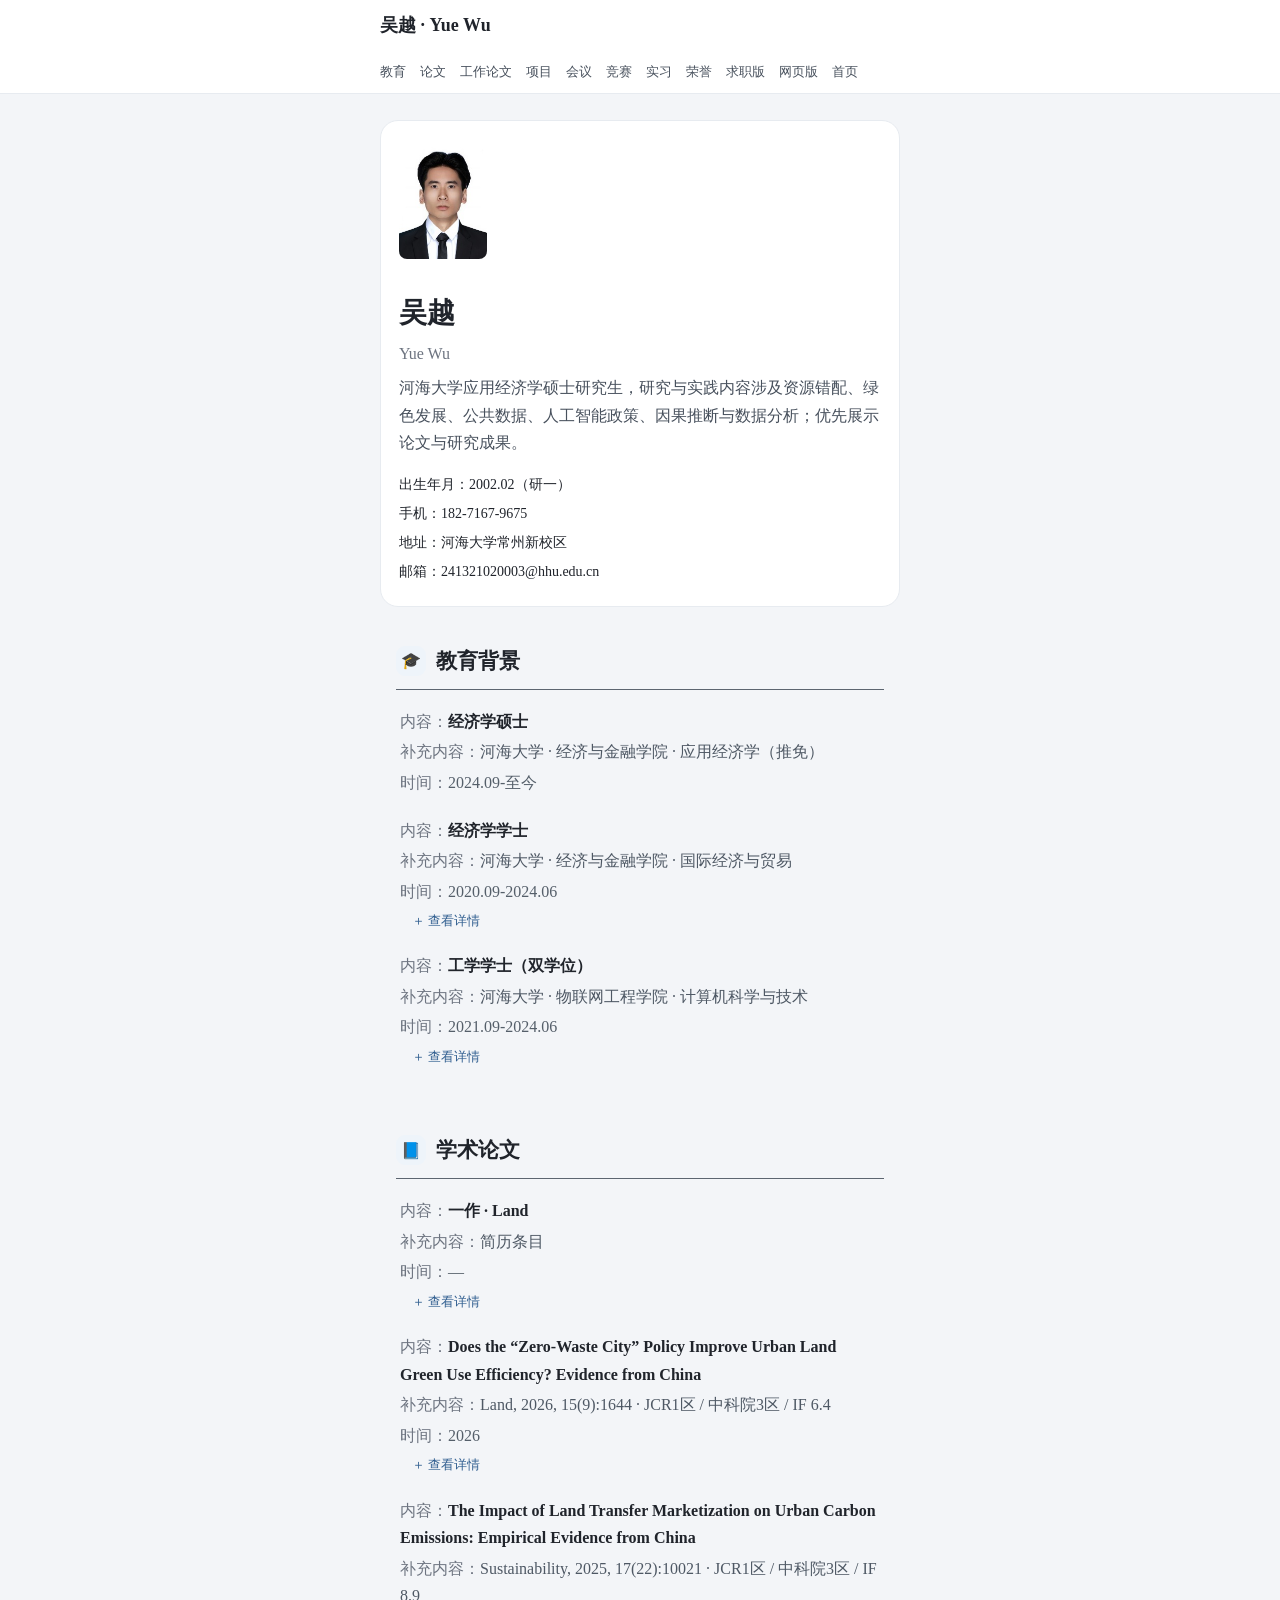
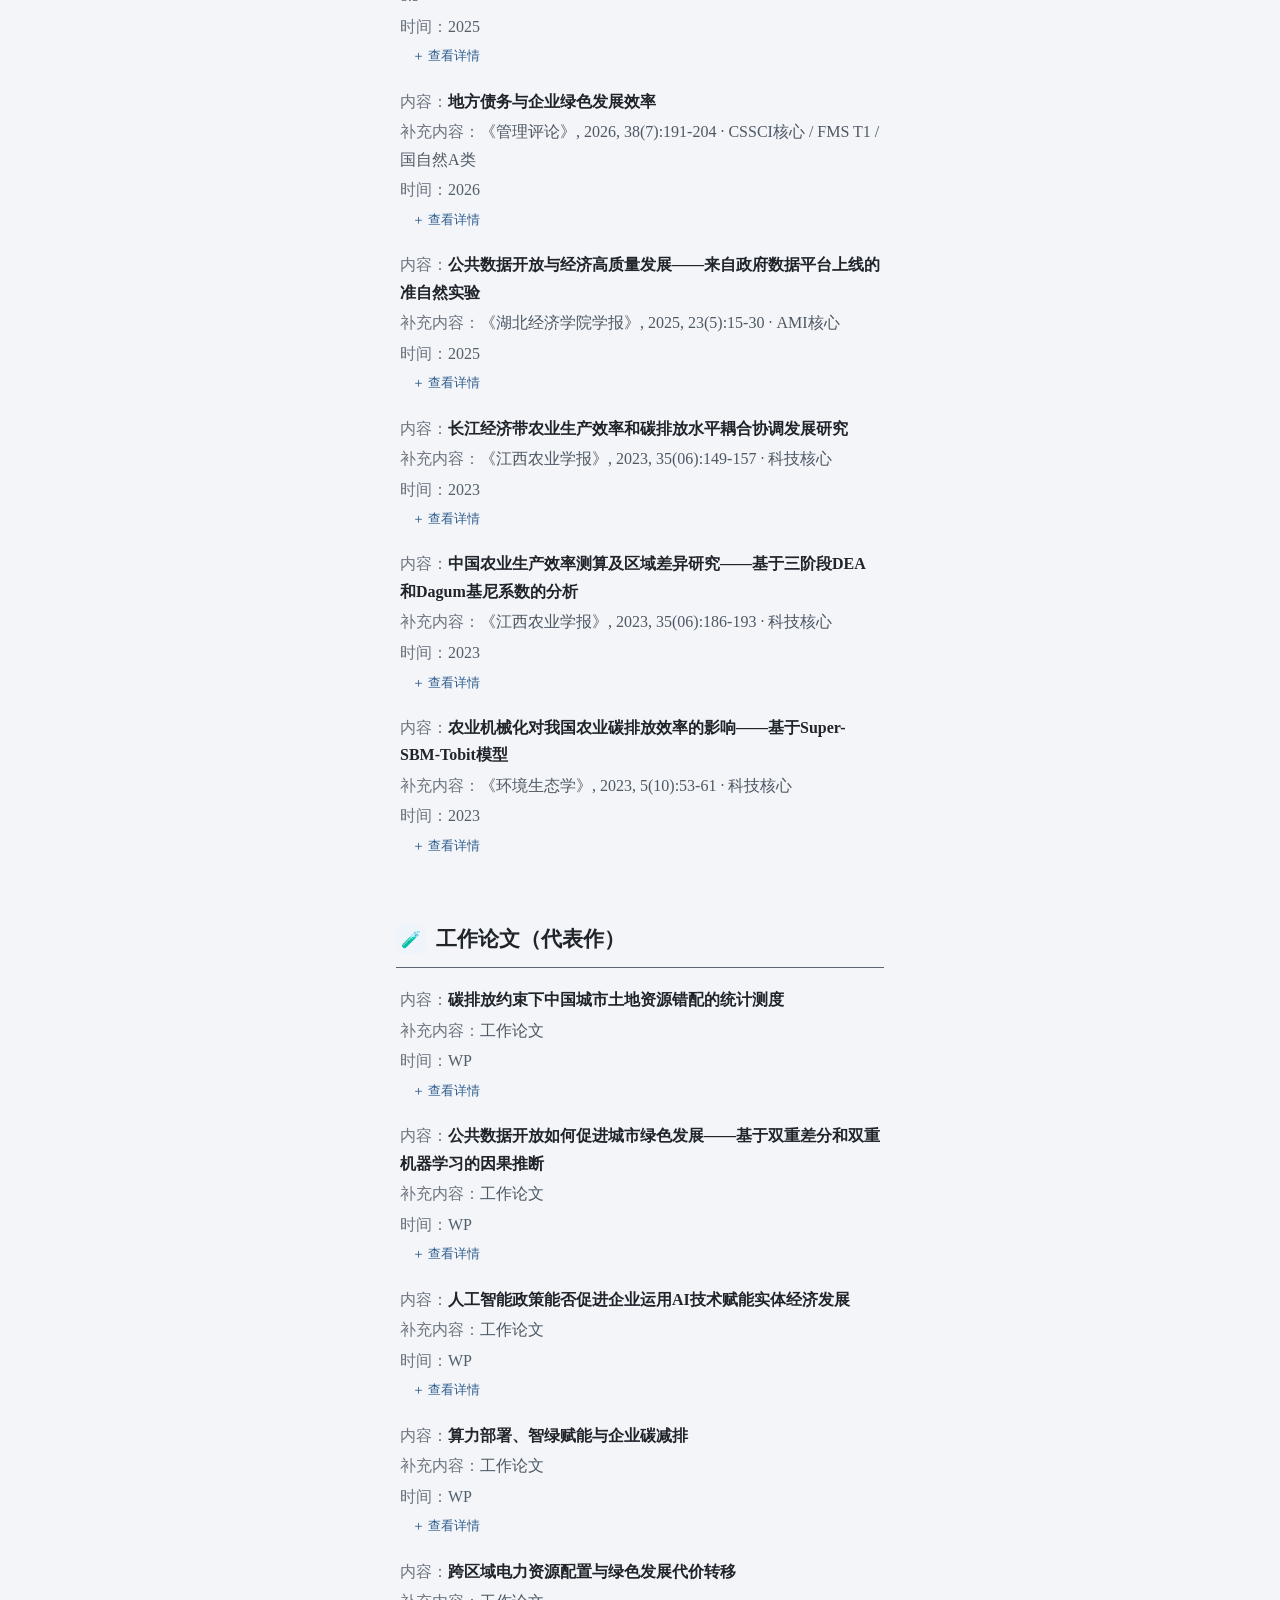
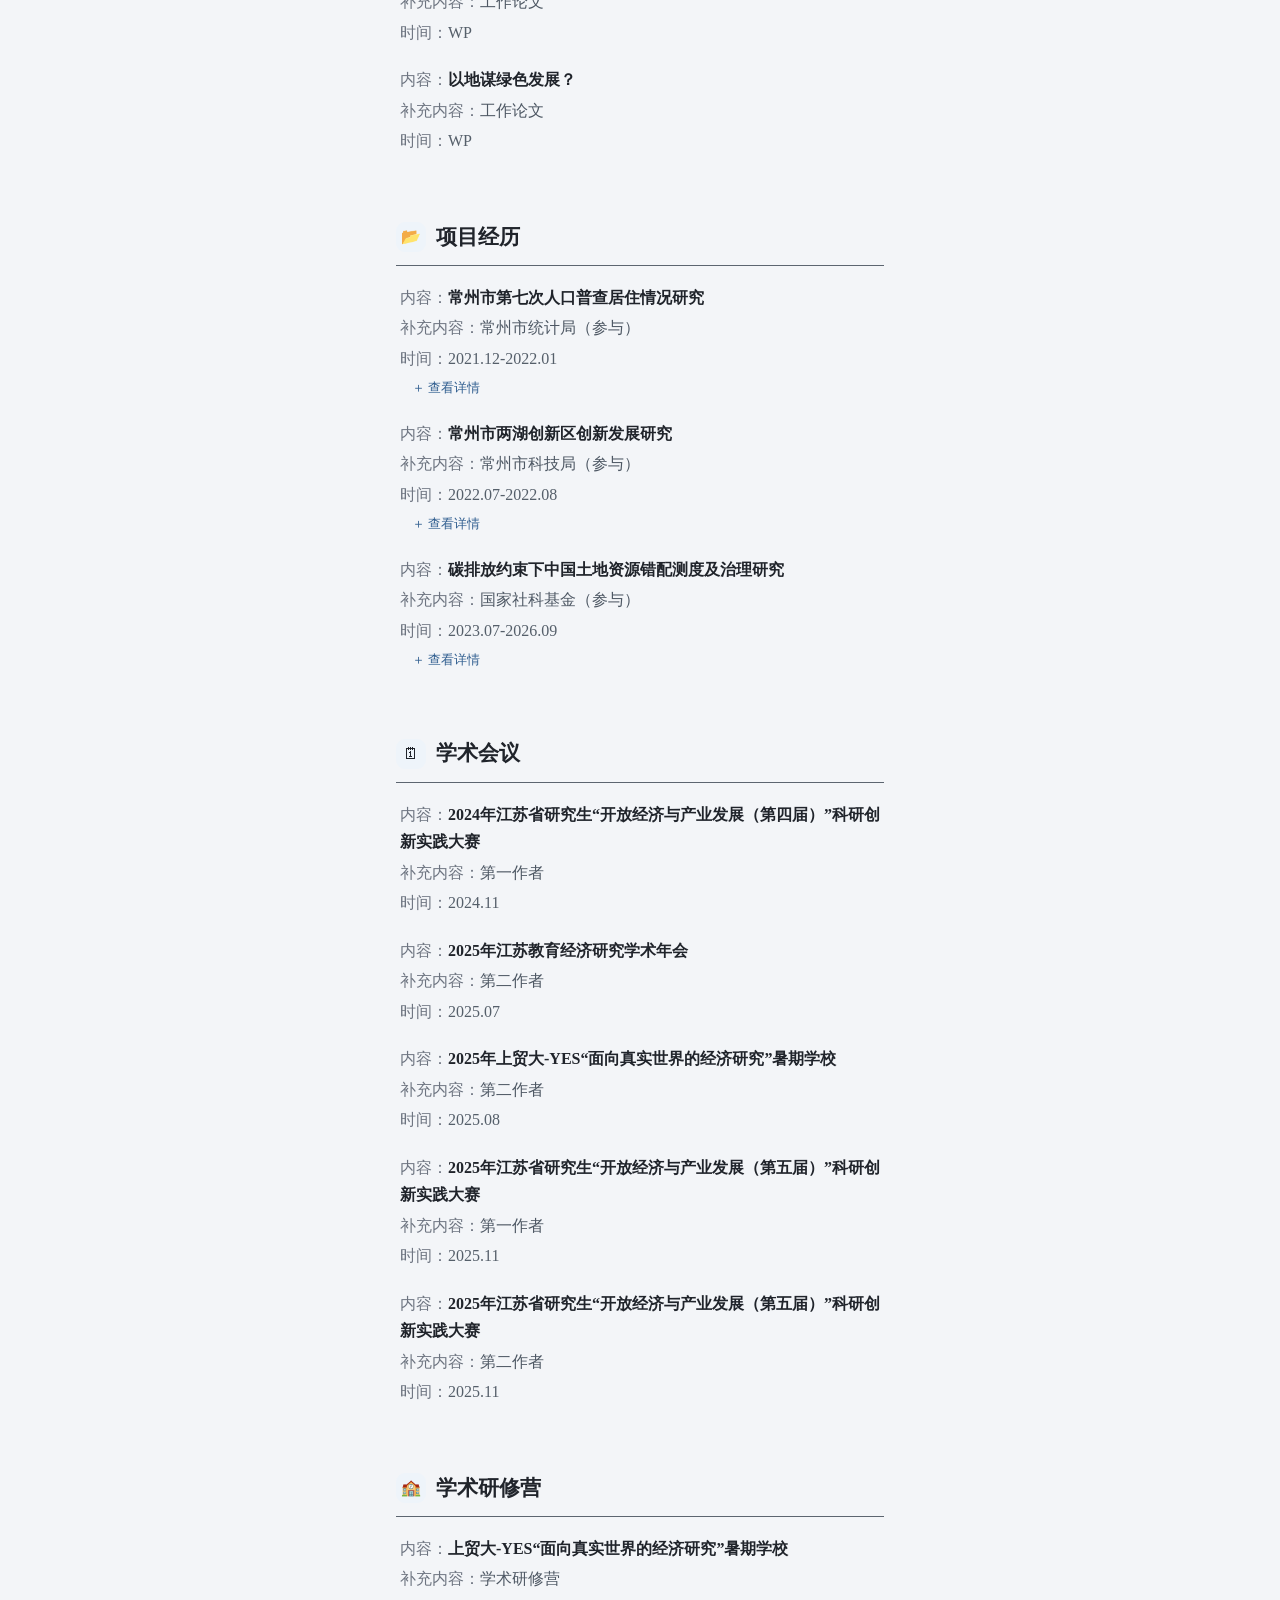
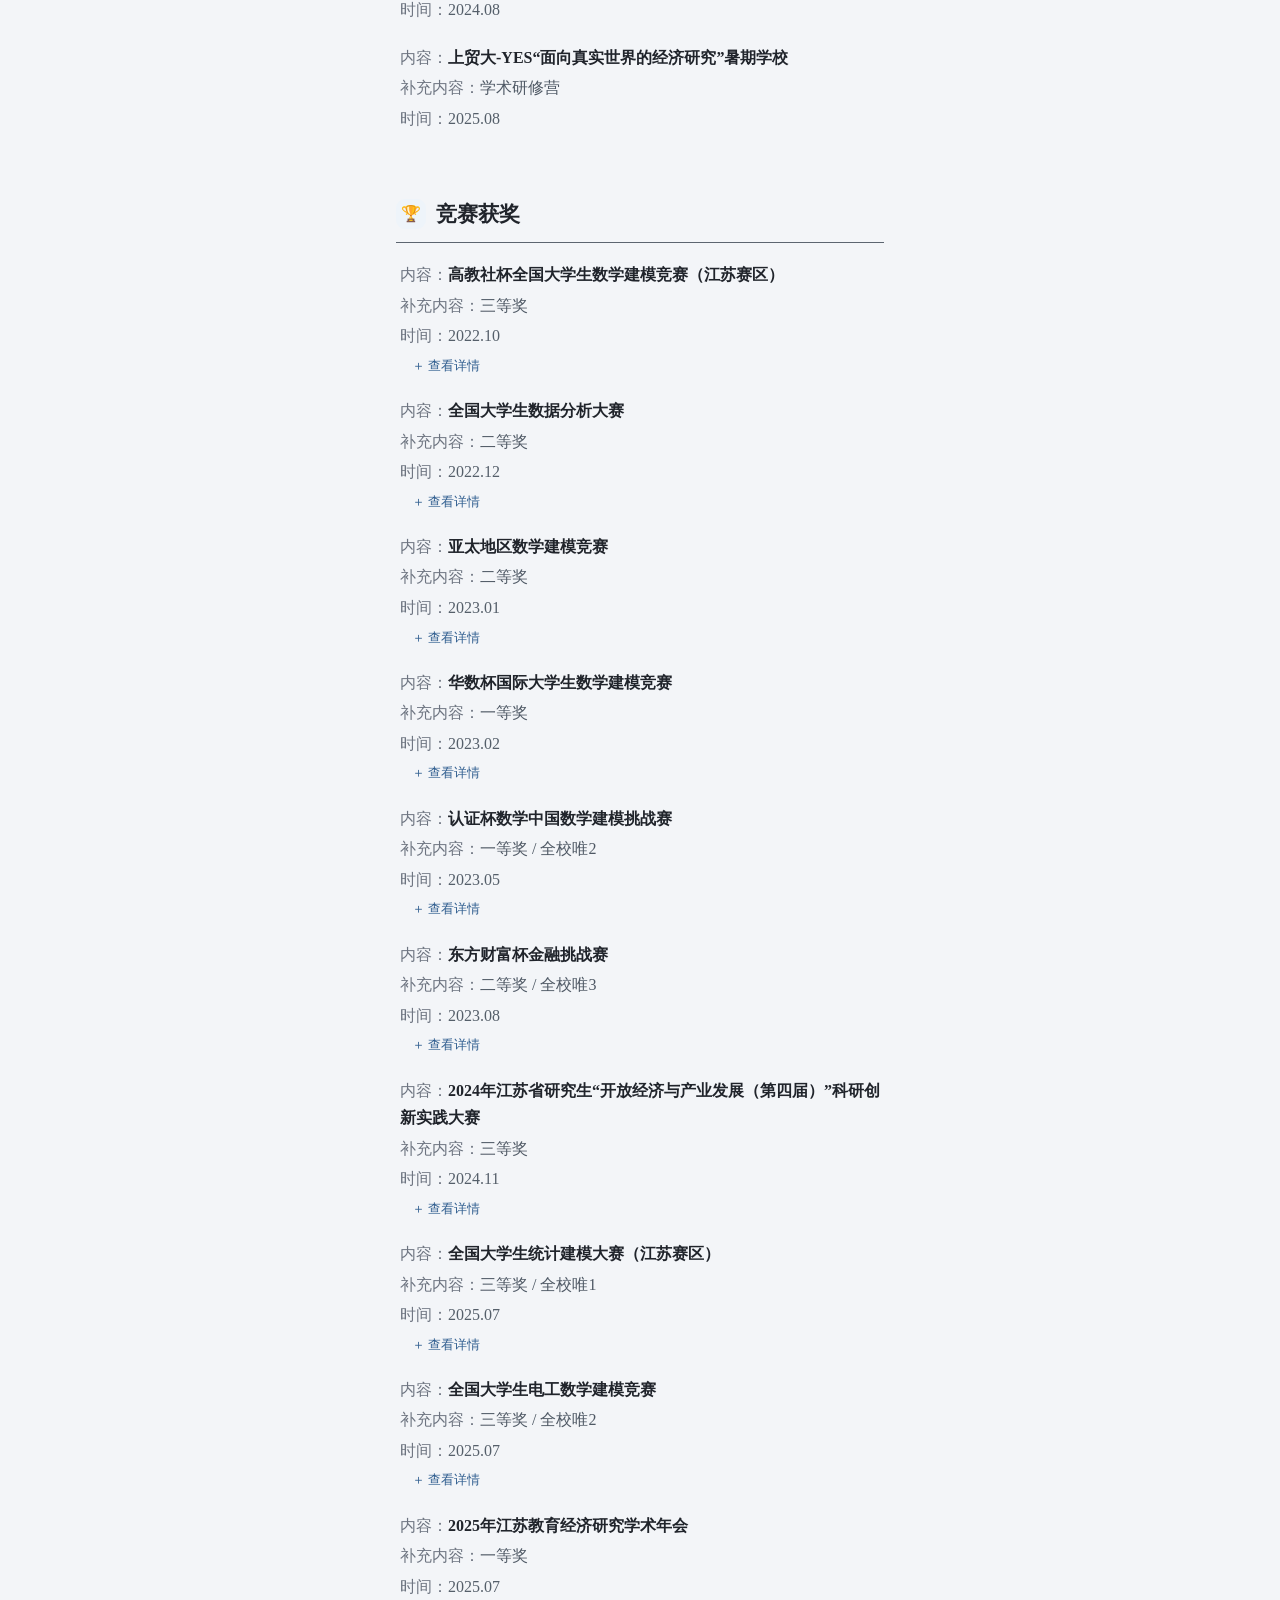
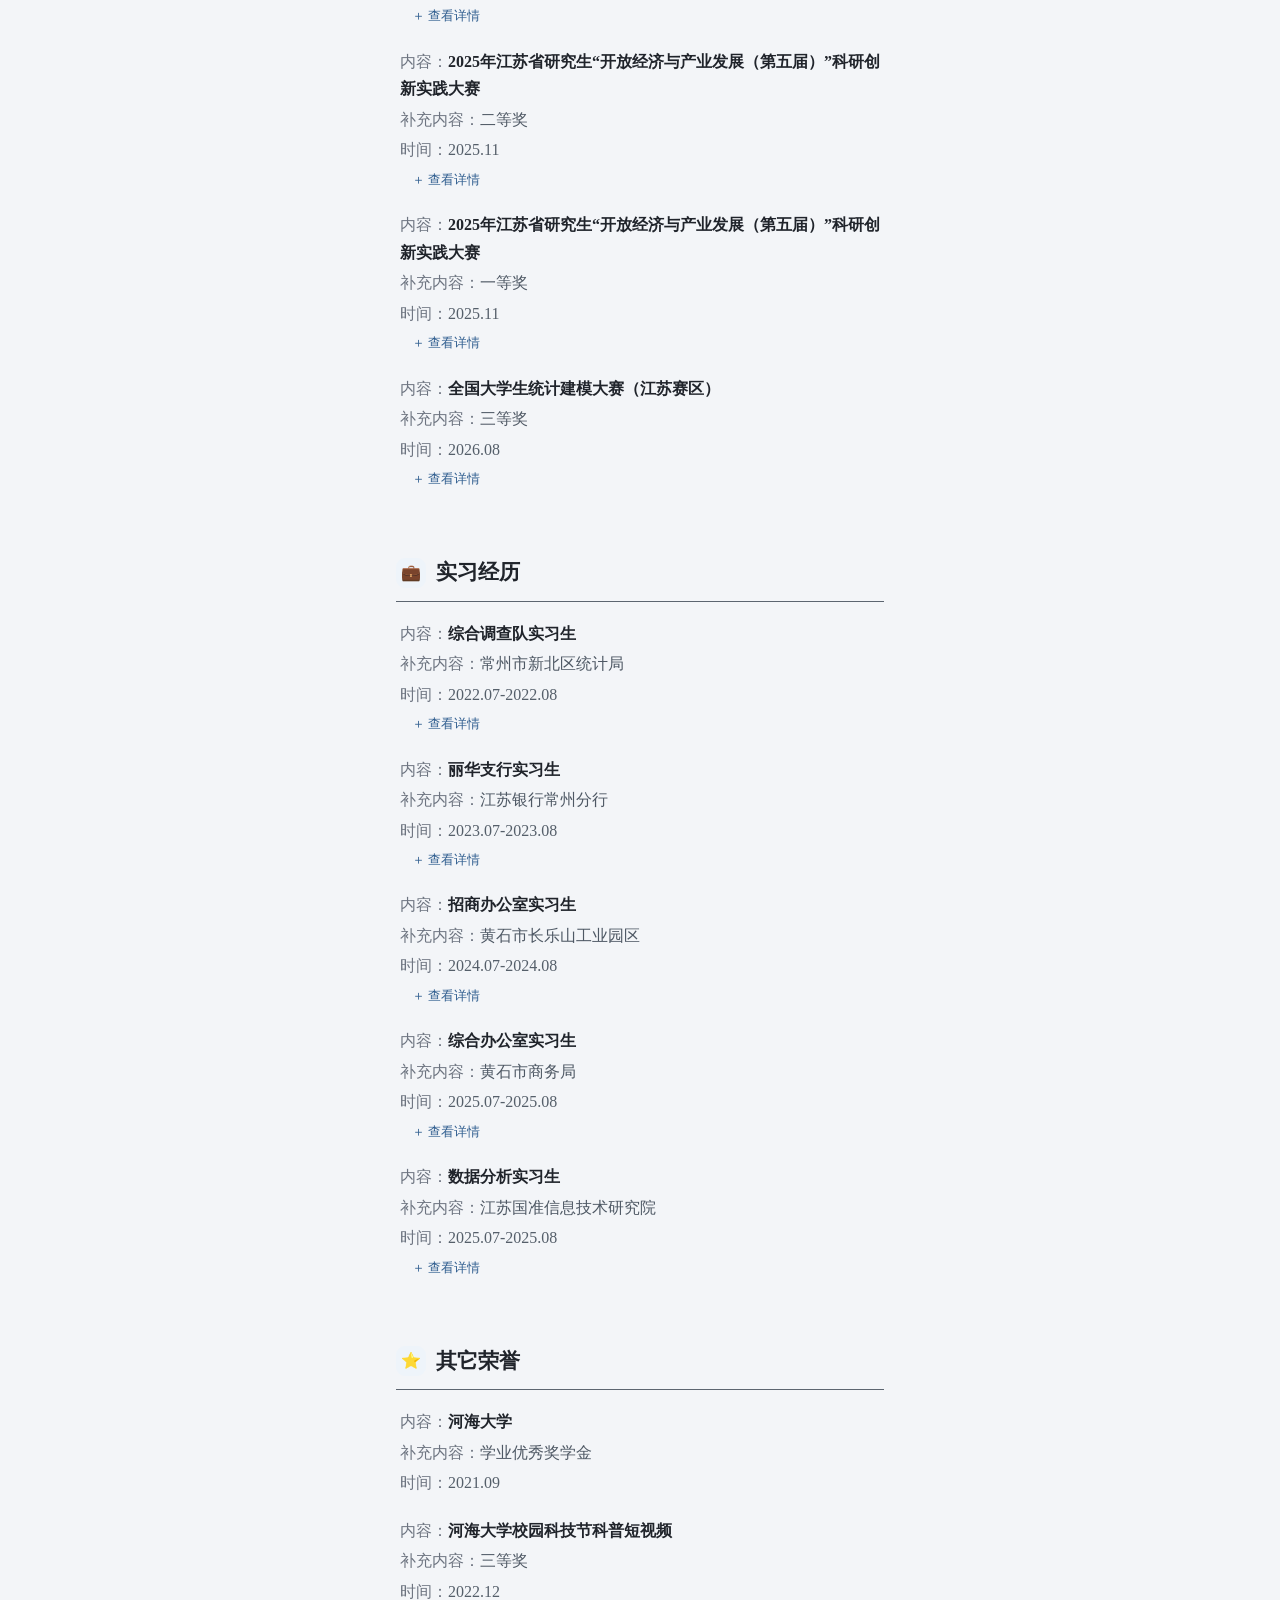
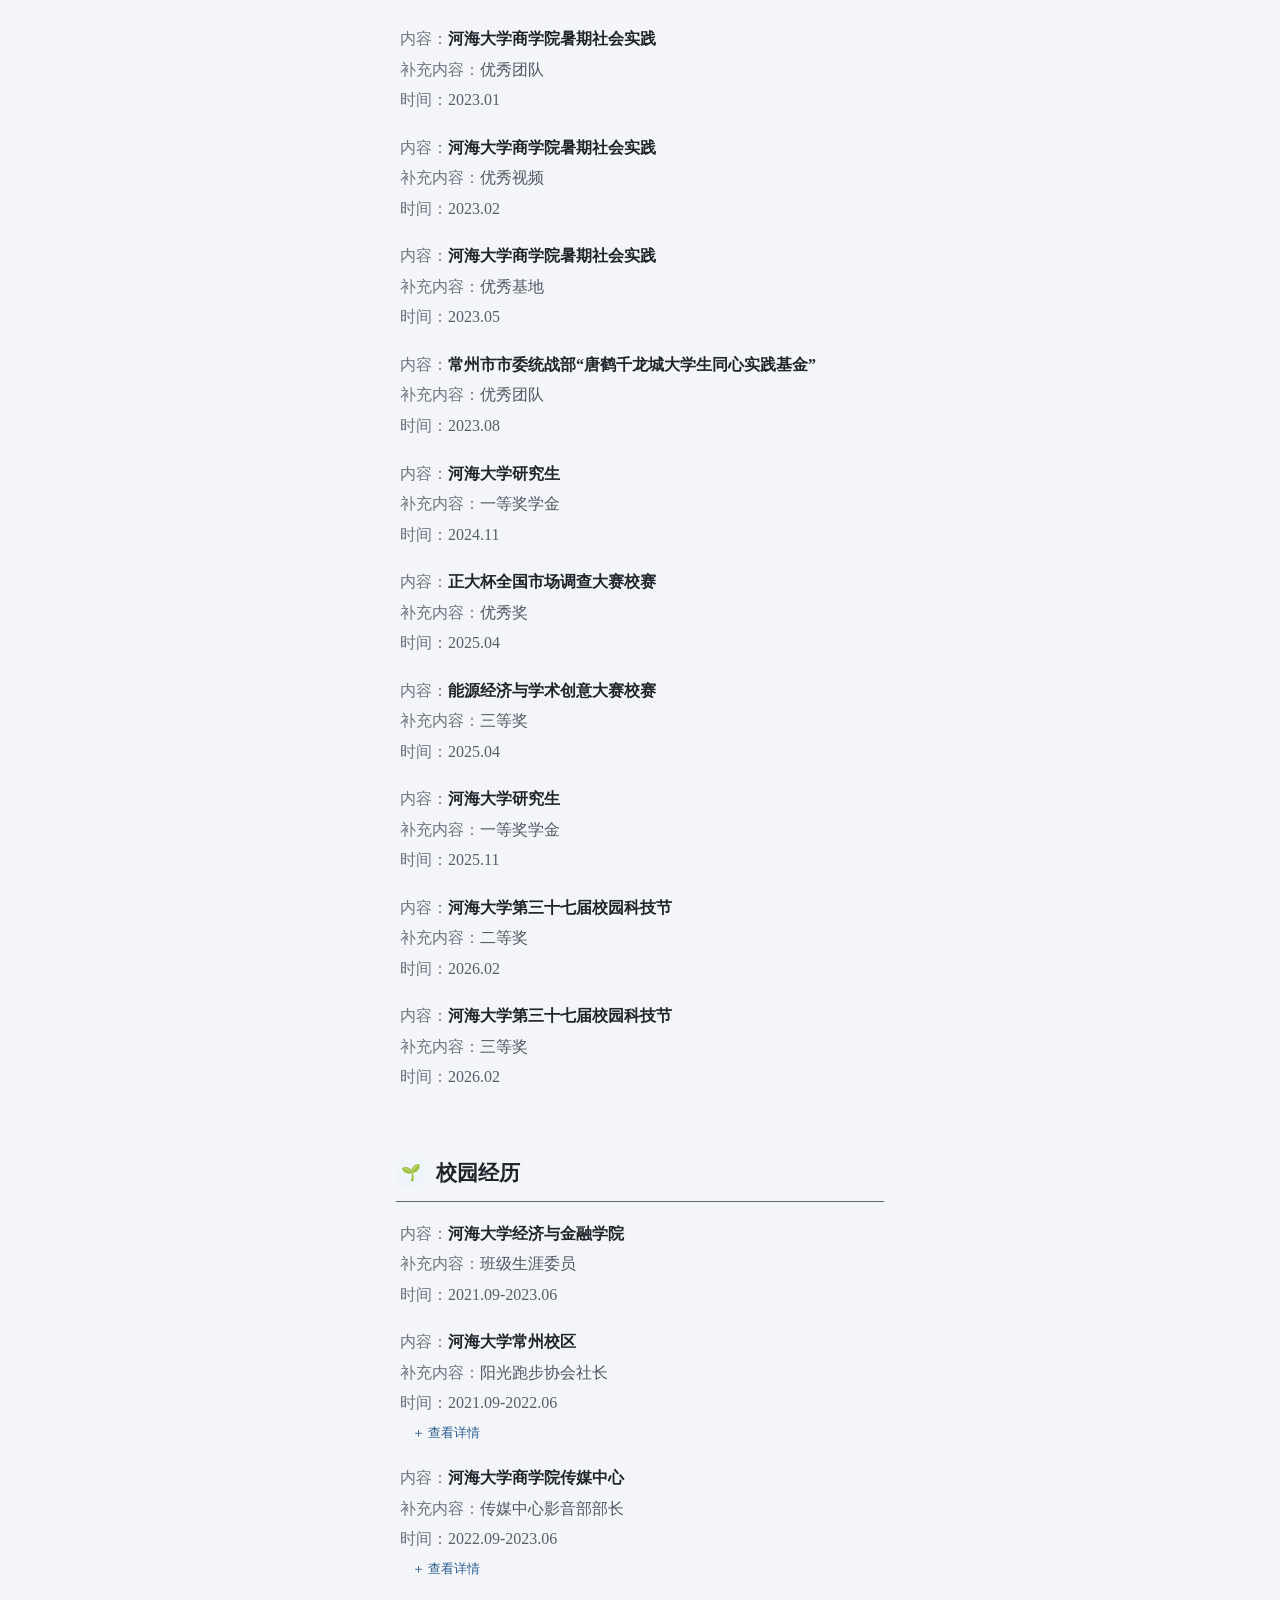
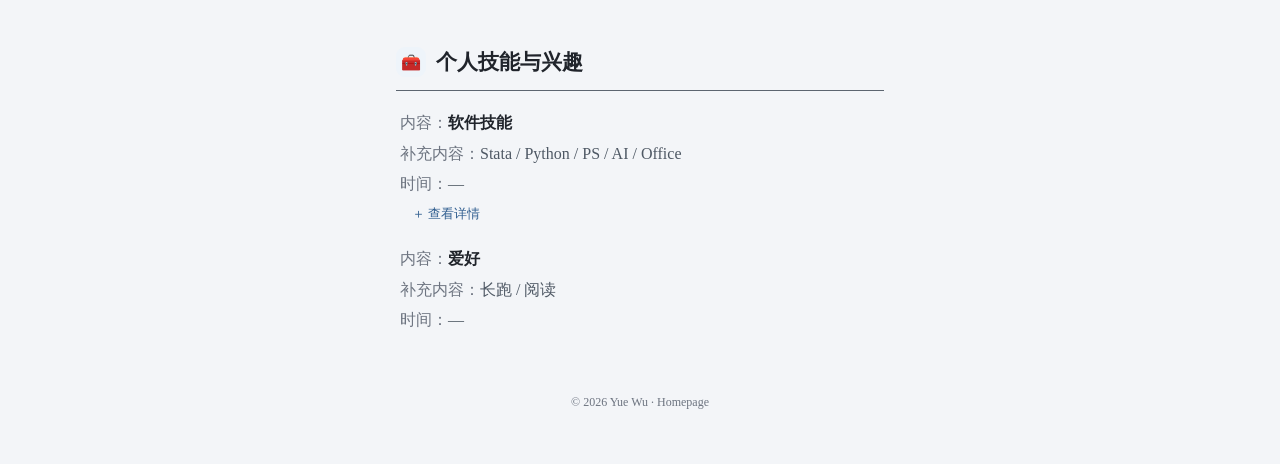
==== academic-mobile.html @ 7516ee05 "Add files via upload" ====
<!doctype html>
<html lang="zh-CN">
<head>
<meta charset="utf-8">
<meta name="viewport" content="width=device-width,initial-scale=1">
<title>吴越 | 学术版 · 手机版</title>
<link rel="stylesheet" href="style.css">
</head>
<body class="mode-mobile">

<header class="topbar">
  <div class="topbar-inner">
    <div class="brand">吴越 · Yue Wu</div>
    <nav class="toolbar-links">
      <a href="#education">教育</a><a href="#publications">论文</a><a href="#working">工作论文</a><a href="#projects">项目</a><a href="#conferences">会议</a><a href="#competitions">竞赛</a><a href="#internships">实习</a><a href="#honors">荣誉</a>
      <a href="./job-mobile.html">求职版</a>
      <a href="./academic-web.html">网页版</a>
      <a href="./index.html">首页</a>
    </nav>
  </div>
</header>


<div class="page-shell">
  <section class="hero">
    <div>
      <h1>吴越 <span>Yue Wu</span></h1>
      <p class="lead">河海大学应用经济学硕士研究生，研究与实践内容涉及资源错配、绿色发展、公共数据、人工智能政策、因果推断与数据分析；优先展示论文与研究成果。</p>
      <div class="meta-grid">
        <div>出生年月：2002.02（研一）</div>
        <div>手机：182-7167-9675</div>
        <div>地址：河海大学常州新校区</div>
        <div>邮箱：241321020003@hhu.edu.cn</div>
      </div>
    </div>
    <img class="hero-avatar" src="avatar.jpg" alt="吴越">
  </section>

  
<section class="section" id="education">
  <div class="section-head">
    <div class="icon">🎓</div>
    <h2>教育背景</h2>
  </div>
  <div class="list-wrap">
    <div class="list-head">
      <div>内容</div><div>补充内容</div><div>时间</div>
    </div>
    
    <article class="item">
      <div class="item-grid">
        <div class="col content">经济学硕士</div>
        <div class="col sub">河海大学 · 经济与金融学院 · 应用经济学（推免）</div>
        <div class="col time">2024.09-至今</div>
      </div>
    </article>
    <article class="item">
      <div class="item-grid">
        <div class="col content">经济学学士</div>
        <div class="col sub">河海大学 · 经济与金融学院 · 国际经济与贸易</div>
        <div class="col time">2020.09-2024.06</div>
      </div>
      <details class="detail-box">
        <summary>查看详情</summary>
        <div class="detail-content">
          <p>论文题目：《中国城市资源错配、产出缺口测算及影响研究》；获河海大学优秀本科毕业论文。</p>
        </div>
      </details>
    </article>
    <article class="item">
      <div class="item-grid">
        <div class="col content">工学学士（双学位）</div>
        <div class="col sub">河海大学 · 物联网工程学院 · 计算机科学与技术</div>
        <div class="col time">2021.09-2024.06</div>
      </div>
      <details class="detail-box">
        <summary>查看详情</summary>
        <div class="detail-content">
          <p>论文题目：《基于网络爬虫的国有土地使用权出让监测及可视化平台》。</p>
        </div>
      </details>
    </article>
  </div>
</section>


<section class="section" id="publications">
  <div class="section-head">
    <div class="icon">📘</div>
    <h2>学术论文</h2>
  </div>
  <div class="list-wrap">
    <div class="list-head">
      <div>内容</div><div>补充内容</div><div>时间</div>
    </div>
    
    <article class="item">
      <div class="item-grid">
        <div class="col content">一作 · Land</div>
        <div class="col sub">简历条目</div>
        <div class="col time">—</div>
      </div>
      <details class="detail-box">
        <summary>查看详情</summary>
        <div class="detail-content">
          <p>简历中该条目的完整题名及出版信息暂未补充。</p>
        </div>
      </details>
    </article>
    <article class="item">
      <div class="item-grid">
        <div class="col content">Does the “Zero-Waste City” Policy Improve Urban Land Green Use Efficiency? Evidence from China</div>
        <div class="col sub">Land, 2026, 15(9):1644 · JCR1区 / 中科院3区 / IF 6.4</div>
        <div class="col time">2026</div>
      </div>
      <details class="detail-box">
        <summary>查看详情</summary>
        <div class="detail-content">
          <p><a class="paper-link" href="http://doi.org/10.3390/land15091644" target="_blank" rel="noreferrer">访问链接 ↗</a></p><p>主要负责：搜集相关数据，并使用MATLAB测算城市土地绿色利用效率；基于工商注册与注销数据测算城市微观产业结构变迁；基于专利数据库筛选细分绿色专利，测算城市专项绿色技术创新水平；基于《中国城市建设年鉴》统计地级市层面的垃圾处理结构与能力变迁。</p>
        </div>
      </details>
    </article>
    <article class="item">
      <div class="item-grid">
        <div class="col content">The Impact of Land Transfer Marketization on Urban Carbon Emissions: Empirical Evidence from China</div>
        <div class="col sub">Sustainability, 2025, 17(22):10021 · JCR1区 / 中科院3区 / IF 8.9</div>
        <div class="col time">2025</div>
      </div>
      <details class="detail-box">
        <summary>查看详情</summary>
        <div class="detail-content">
          <p><a class="paper-link" href="http://doi.org/10.3390/su172210021" target="_blank" rel="noreferrer">访问链接 ↗</a></p><p>主要负责：碳排放数据的搜集、整理与测算，以及理论模型构建；返修阶段稳健性检验等内容。</p>
        </div>
      </details>
    </article>
    <article class="item">
      <div class="item-grid">
        <div class="col content">地方债务与企业绿色发展效率</div>
        <div class="col sub">《管理评论》, 2026, 38(7):191-204 · CSSCI核心 / FMS T1 / 国自然A类</div>
        <div class="col time">2026</div>
      </div>
      <details class="detail-box">
        <summary>查看详情</summary>
        <div class="detail-content">
          <p><a class="paper-link" href="https://kns.cnki.net/kcms2/article/abstract?v=wFrtWXqGzUgCrrhKY7djSkrgXXMNjpnkxqd3JbFy52V2JbP6BSE6jHz4yjLxvLdzorFNC7rLqnsKEdJIQS2lTI9TqN_cg8NPYljGqQyGQ7a8Y35FN9rMl3QgtcJ8Bwa3VjT_JXDen5hFK0JMbNsugA==&uniplatform=NZKPT&language=CHS" target="_blank" rel="noreferrer">访问链接 ↗</a></p><p>主要负责：初稿撰写阶段整理地方债基础数据，主要基于城投债流量数据计算城投债存量、净增长额等指标；返修时完善稳健性检验等内容。</p>
        </div>
      </details>
    </article>
    <article class="item">
      <div class="item-grid">
        <div class="col content">公共数据开放与经济高质量发展——来自政府数据平台上线的准自然实验</div>
        <div class="col sub">《湖北经济学院学报》, 2025, 23(5):15-30 · AMI核心</div>
        <div class="col time">2025</div>
      </div>
      <details class="detail-box">
        <summary>查看详情</summary>
        <div class="detail-content">
          <p><a class="paper-link" href="https://kns.cnki.net/kcms2/article/abstract?v=wFrtWXqGzUh3YRc4_tW-_g8ZrLG1Njzu4MZLETPjVqC7BQczvNjhwWlQ93hY3sKCymOVVN3ceoO3ppwKxAbWI3BKKvtBJhrLmIhf8rF_uGA2cbtxEZlSLn38nXegKQlfQ2y3zE-cffSU2yH4Ewxofg==&uniplatform=NZKPT&language=CHS" target="_blank" rel="noreferrer">访问链接 ↗</a></p><p>主要负责：基于《中国城市统计年鉴》和《中国城市建设统计年鉴》整理基础数据，再从各省历年《统计年鉴》及地级市统计公报补充GDP实际增长率、固定资产投资增长率、房地产开发投资额；使用熵权TOPSIS模型测算各地级市经济高质量发展水平。</p>
        </div>
      </details>
    </article>
    <article class="item">
      <div class="item-grid">
        <div class="col content">长江经济带农业生产效率和碳排放水平耦合协调发展研究</div>
        <div class="col sub">《江西农业学报》, 2023, 35(06):149-157 · 科技核心</div>
        <div class="col time">2023</div>
      </div>
      <details class="detail-box">
        <summary>查看详情</summary>
        <div class="detail-content">
          <p><a class="paper-link" href="https://kns.cnki.net/kcms2/article/abstract?v=wFrtWXqGzUhAKpzcxCaC1ZpatRgp8BAWx8iNTr1le9uzOS1mOJGx5GcTXpR5wAyu2AAZat9fA48V1zYnBLyHt78-VU7W5OiM_YKXqL4Tfm78mulGLvF_b2T3WkoELfaKaMBZFxz6NpaWa2c0aLHSMw==&uniplatform=NZKPT&language=CHS" target="_blank" rel="noreferrer">访问链接 ↗</a></p><p>主要负责：阅读文献、确定研究方向与方法，并从《中国统计年鉴》《中国环境统计年鉴》《中国农村统计年鉴》搜集整理数据；使用Stata完成三阶段DEA与耦合协调度测算；使用ArcGIS进行空间分析、绘图及耦合协调重心计算。</p>
        </div>
      </details>
    </article>
    <article class="item">
      <div class="item-grid">
        <div class="col content">中国农业生产效率测算及区域差异研究——基于三阶段DEA和Dagum基尼系数的分析</div>
        <div class="col sub">《江西农业学报》, 2023, 35(06):186-193 · 科技核心</div>
        <div class="col time">2023</div>
      </div>
      <details class="detail-box">
        <summary>查看详情</summary>
        <div class="detail-content">
          <p><a class="paper-link" href="https://kns.cnki.net/kcms2/article/abstract?v=wFrtWXqGzUjzXTV7-IRhV2vHMX9uXAhCKwFpRuyTnOEzeYlO_OH5fLTqLNJvjkhtd1HSMb5Yp6hbwsdpFLS6zA1aN3-BT4WqauZDpKzDnio0N7_6wfq2CAt6BY3yEdx4PPrzyFNpHh9jHKXKVDQjbw==&uniplatform=NZKPT&language=CHS" target="_blank" rel="noreferrer">访问链接 ↗</a></p><p>主要负责整理数据，输出测算结果。</p>
        </div>
      </details>
    </article>
    <article class="item">
      <div class="item-grid">
        <div class="col content">农业机械化对我国农业碳排放效率的影响——基于Super-SBM-Tobit模型</div>
        <div class="col sub">《环境生态学》, 2023, 5(10):53-61 · 科技核心</div>
        <div class="col time">2023</div>
      </div>
      <details class="detail-box">
        <summary>查看详情</summary>
        <div class="detail-content">
          <p><a class="paper-link" href="https://kns.cnki.net/kcms2/article/abstract?v=wFrtWXqGzUjzXTV7-IRhV2vHMX9uXAhCKwFpRuyTnOGWjan0jPtTuh3UGsZwQg5Bo7DyF8OH-nPlR3Mrs5iAcjHfi5IT9GFh7FRLixy6fxldJYsXX5z5c12lwOeEtiiK61c6Qw4puMAYekC-eV89WQ==&uniplatform=NZKPT&language=CHS" target="_blank" rel="noreferrer">访问链接 ↗</a></p><p>主要负责整理农业碳排放数据，以及使用Tobit模型回归。</p>
        </div>
      </details>
    </article>
  </div>
</section>


<section class="section" id="working">
  <div class="section-head">
    <div class="icon">🧪</div>
    <h2>工作论文（代表作）</h2>
  </div>
  <div class="list-wrap">
    <div class="list-head">
      <div>内容</div><div>补充内容</div><div>时间</div>
    </div>
    
    <article class="item">
      <div class="item-grid">
        <div class="col content">碳排放约束下中国城市土地资源错配的统计测度</div>
        <div class="col sub">工作论文</div>
        <div class="col time">WP</div>
      </div>
      <details class="detail-box">
        <summary>查看详情</summary>
        <div class="detail-content">
          <p>主要内容：拓展HK模型，建立数理模型；搜集《中国城市统计年鉴》《中国城市建设统计年鉴》、国家统计局网站、各省历年《统计年鉴》及地级市统计公报等数据；开展数值测算与时空演变分析，包括泰尔指数、收敛与马尔科夫转移概率。</p>
        </div>
      </details>
    </article>
    <article class="item">
      <div class="item-grid">
        <div class="col content">公共数据开放如何促进城市绿色发展——基于双重差分和双重机器学习的因果推断</div>
        <div class="col sub">工作论文</div>
        <div class="col time">WP</div>
      </div>
      <details class="detail-box">
        <summary>查看详情</summary>
        <div class="detail-content">
          <p>主要内容：搜集相关数据，使用MATLAB基于Super-SBM-GML模型测算城市GTFP水平；基于DID框架进行基准回归、识别检验、稳健性检验、机制分析与异质性分析。</p>
        </div>
      </details>
    </article>
    <article class="item">
      <div class="item-grid">
        <div class="col content">人工智能政策能否促进企业运用AI技术赋能实体经济发展</div>
        <div class="col sub">工作论文</div>
        <div class="col time">WP</div>
      </div>
      <details class="detail-box">
        <summary>查看详情</summary>
        <div class="detail-content">
          <p>主要内容：基于专利引用和本地部署Qwen大模型识别企业运用AI技术赋能实体经济发展，并基于DID框架进行实证分析；基于企业财务报表附注、企业线上招聘数据与文本分析模型，测算企业AI资产投资与AI人力招聘；从高管意识、资本投入、人力投入三个方面分析影响路径。</p>
        </div>
      </details>
    </article>
    <article class="item">
      <div class="item-grid">
        <div class="col content">算力部署、智绿赋能与企业碳减排</div>
        <div class="col sub">工作论文</div>
        <div class="col time">WP</div>
      </div>
      <details class="detail-box">
        <summary>查看详情</summary>
        <div class="detail-content">
          <p>主要内容：基于EDGAR碳排放遥感数据及上市公司母子公司地理位置测算企业周边碳排放；基于专利引用数据识别企业申请绿色技术且引用AI技术的情况，刻画“智绿赋能”；基于企业部署互联网数据中心构建准自然实验。</p>
        </div>
      </details>
    </article>
    <article class="item">
      <div class="item-grid">
        <div class="col content">跨区域电力资源配置与绿色发展代价转移</div>
        <div class="col sub">工作论文</div>
        <div class="col time">WP</div>
      </div>
    </article>
    <article class="item">
      <div class="item-grid">
        <div class="col content">以地谋绿色发展？</div>
        <div class="col sub">工作论文</div>
        <div class="col time">WP</div>
      </div>
    </article>
  </div>
</section>


<section class="section" id="projects">
  <div class="section-head">
    <div class="icon">📂</div>
    <h2>项目经历</h2>
  </div>
  <div class="list-wrap">
    <div class="list-head">
      <div>内容</div><div>补充内容</div><div>时间</div>
    </div>
    
    <article class="item">
      <div class="item-grid">
        <div class="col content">常州市第七次人口普查居住情况研究</div>
        <div class="col sub">常州市统计局（参与）</div>
        <div class="col time">2021.12-2022.01</div>
      </div>
      <details class="detail-box">
        <summary>查看详情</summary>
        <div class="detail-content">
          <p>主要负责家庭财富与住房情况的写作。</p>
        </div>
      </details>
    </article>
    <article class="item">
      <div class="item-grid">
        <div class="col content">常州市两湖创新区创新发展研究</div>
        <div class="col sub">常州市科技局（参与）</div>
        <div class="col time">2022.07-2022.08</div>
      </div>
      <details class="detail-box">
        <summary>查看详情</summary>
        <div class="detail-content">
          <p>主要负责项目投标书撰写、结项论文框架搭建、政策建议撰写，以及最后的通稿、修改、降重工作。</p>
        </div>
      </details>
    </article>
    <article class="item">
      <div class="item-grid">
        <div class="col content">碳排放约束下中国土地资源错配测度及治理研究</div>
        <div class="col sub">国家社科基金（参与）</div>
        <div class="col time">2023.07-2026.09</div>
      </div>
      <details class="detail-box">
        <summary>查看详情</summary>
        <div class="detail-content">
          <p>主要负责搭建框架，统筹课题组其它成员及分配任务；全文11章节，负责7章数据分析、3章文字撰写。</p>
        </div>
      </details>
    </article>
  </div>
</section>


<section class="section" id="conferences">
  <div class="section-head">
    <div class="icon">🗓</div>
    <h2>学术会议</h2>
  </div>
  <div class="list-wrap">
    <div class="list-head">
      <div>内容</div><div>补充内容</div><div>时间</div>
    </div>
    
    <article class="item">
      <div class="item-grid">
        <div class="col content">2024年江苏省研究生“开放经济与产业发展（第四届）”科研创新实践大赛</div>
        <div class="col sub">第一作者</div>
        <div class="col time">2024.11</div>
      </div>
    </article>
    <article class="item">
      <div class="item-grid">
        <div class="col content">2025年江苏教育经济研究学术年会</div>
        <div class="col sub">第二作者</div>
        <div class="col time">2025.07</div>
      </div>
    </article>
    <article class="item">
      <div class="item-grid">
        <div class="col content">2025年上贸大-YES“面向真实世界的经济研究”暑期学校</div>
        <div class="col sub">第二作者</div>
        <div class="col time">2025.08</div>
      </div>
    </article>
    <article class="item">
      <div class="item-grid">
        <div class="col content">2025年江苏省研究生“开放经济与产业发展（第五届）”科研创新实践大赛</div>
        <div class="col sub">第一作者</div>
        <div class="col time">2025.11</div>
      </div>
    </article>
    <article class="item">
      <div class="item-grid">
        <div class="col content">2025年江苏省研究生“开放经济与产业发展（第五届）”科研创新实践大赛</div>
        <div class="col sub">第二作者</div>
        <div class="col time">2025.11</div>
      </div>
    </article>
  </div>
</section>

<section class="section" id="training">
  <div class="section-head">
    <div class="icon">🏫</div>
    <h2>学术研修营</h2>
  </div>
  <div class="list-wrap">
    <div class="list-head">
      <div>内容</div><div>补充内容</div><div>时间</div>
    </div>
    
    <article class="item">
      <div class="item-grid">
        <div class="col content">上贸大-YES“面向真实世界的经济研究”暑期学校</div>
        <div class="col sub">学术研修营</div>
        <div class="col time">2024.08</div>
      </div>
    </article>
    <article class="item">
      <div class="item-grid">
        <div class="col content">上贸大-YES“面向真实世界的经济研究”暑期学校</div>
        <div class="col sub">学术研修营</div>
        <div class="col time">2025.08</div>
      </div>
    </article>
  </div>
</section>


<section class="section" id="competitions">
  <div class="section-head">
    <div class="icon">🏆</div>
    <h2>竞赛获奖</h2>
  </div>
  <div class="list-wrap">
    <div class="list-head">
      <div>内容</div><div>补充内容</div><div>时间</div>
    </div>
    
    <article class="item">
      <div class="item-grid">
        <div class="col content">高教社杯全国大学生数学建模竞赛（江苏赛区）</div>
        <div class="col sub">三等奖</div>
        <div class="col time">2022.10</div>
      </div>
      <details class="detail-box">
        <summary>查看详情</summary>
        <div class="detail-content">
          <p>赛题《基于聚类分析及OLS的玻璃鉴别与化学成分预测》。主要内容：运用统计检验与OLS回归完成玻璃风化规律分析及化学成分回溯预测；基于关键化学成分进行聚类与距离判别，构建玻璃分类及亚分类模型，综合正确率98.5%，并完成多级扰动敏感性检验；引入随机森林完成未知文物分类，并通过Spearman相关分析挖掘不同玻璃类型的成分关联特征。</p>
        </div>
      </details>
    </article>
    <article class="item">
      <div class="item-grid">
        <div class="col content">全国大学生数据分析大赛</div>
        <div class="col sub">二等奖</div>
        <div class="col time">2022.12</div>
      </div>
      <details class="detail-box">
        <summary>查看详情</summary>
        <div class="detail-content">
          <p>赛题《基于某电商平台的维生素类药品销售数据对药品在电商平台销售状况的分析与展望》。主要内容：基于7.5万+条电商销售数据开展清洗与特征整理，使用Python从商品参数、标题及SKU提取品牌与商品信息并补全缺失字段；分析26家店铺、94类药品及488个品牌的市场表现；搭建ARIMA、季节性ARIMA、CEEMDAN+LSTM、LSTM、TCN、线性回归等6类模型，最终采用滞后6期线性回归进行预测，测试集R²达0.895。</p>
        </div>
      </details>
    </article>
    <article class="item">
      <div class="item-grid">
        <div class="col content">亚太地区数学建模竞赛</div>
        <div class="col sub">二等奖</div>
        <div class="col time">2023.01</div>
      </div>
      <details class="detail-box">
        <summary>查看详情</summary>
        <div class="detail-content">
          <p>赛题《基于ARIMA模型的未来核武器数量预测及人类生存环境危害估计》。主要内容：基于全球核武器历史数据开展统计分析；构建ARIMA、LSTM、CEEMDAN-LSTM三类时间序列模型预测未来核武器数量，最终ARIMA模型R²达0.975；建立核武器破坏范围量化模型。</p>
        </div>
      </details>
    </article>
    <article class="item">
      <div class="item-grid">
        <div class="col content">华数杯国际大学生数学建模竞赛</div>
        <div class="col sub">一等奖</div>
        <div class="col time">2023.02</div>
      </div>
      <details class="detail-box">
        <summary>查看详情</summary>
        <div class="detail-content">
          <p>赛题《你所处的社会真的稳定吗？》。主要内容：构建涵盖资源、经济、医疗、教育、科技等8大维度、17项指标的社会稳定评价体系，运用熵权-TOPSIS实现客观赋权与综合评价；引入耦合协调度模型衡量各子系统协调发展水平，构建社会稳定风险预警模型；以柬埔寨、缅甸为案例开展实证分析。</p>
        </div>
      </details>
    </article>
    <article class="item">
      <div class="item-grid">
        <div class="col content">认证杯数学中国数学建模挑战赛</div>
        <div class="col sub">一等奖 / 全校唯2</div>
        <div class="col time">2023.05</div>
      </div>
      <details class="detail-box">
        <summary>查看详情</summary>
        <div class="detail-content">
          <p>赛题《基于不正常心跳的时域频域数据进行分类与评价研究》。主要内容：通过傅里叶逆变换融合心电信号时域与频域信息，提取22项特征并结合因子分析降维；构建K-Means、DBSCAN聚类模型并利用轮廓系数评价，最终将869个异常心跳样本划分为5类；基于熵权-TOPSIS构建综合评价体系，对异常心跳进行5级危险程度划分。</p>
        </div>
      </details>
    </article>
    <article class="item">
      <div class="item-grid">
        <div class="col content">东方财富杯金融挑战赛</div>
        <div class="col sub">二等奖 / 全校唯3</div>
        <div class="col time">2023.08</div>
      </div>
      <details class="detail-box">
        <summary>查看详情</summary>
        <div class="detail-content">
          <p>作为负责人，根据基本面分析选择合适的投资标的，进行高抛低吸操作。</p>
        </div>
      </details>
    </article>
    <article class="item">
      <div class="item-grid">
        <div class="col content">2024年江苏省研究生“开放经济与产业发展（第四届）”科研创新实践大赛</div>
        <div class="col sub">三等奖</div>
        <div class="col time">2024.11</div>
      </div>
      <details class="detail-box">
        <summary>查看详情</summary>
        <div class="detail-content">
          <p>主要内容：结合上市公司基本面、K线技术形态及资金流向进行多维度分析，筛选具有投资价值的标的，并完成投资组合构建与交易决策。</p>
        </div>
      </details>
    </article>
    <article class="item">
      <div class="item-grid">
        <div class="col content">全国大学生统计建模大赛（江苏赛区）</div>
        <div class="col sub">三等奖 / 全校唯1</div>
        <div class="col time">2025.07</div>
      </div>
      <details class="detail-box">
        <summary>查看详情</summary>
        <div class="detail-content">
          <p>作为负责人；简历中赛题信息暂未补充。</p>
        </div>
      </details>
    </article>
    <article class="item">
      <div class="item-grid">
        <div class="col content">全国大学生电工数学建模竞赛</div>
        <div class="col sub">三等奖 / 全校唯2</div>
        <div class="col time">2025.07</div>
      </div>
      <details class="detail-box">
        <summary>查看详情</summary>
        <div class="detail-content">
          <p>作为负责人；简历中赛题信息暂未补充。</p>
        </div>
      </details>
    </article>
    <article class="item">
      <div class="item-grid">
        <div class="col content">2025年江苏教育经济研究学术年会</div>
        <div class="col sub">一等奖</div>
        <div class="col time">2025.07</div>
      </div>
      <details class="detail-box">
        <summary>查看详情</summary>
        <div class="detail-content">
          <p>作为负责人；简历中赛题信息暂未补充。</p>
        </div>
      </details>
    </article>
    <article class="item">
      <div class="item-grid">
        <div class="col content">2025年江苏省研究生“开放经济与产业发展（第五届）”科研创新实践大赛</div>
        <div class="col sub">二等奖</div>
        <div class="col time">2025.11</div>
      </div>
      <details class="detail-box">
        <summary>查看详情</summary>
        <div class="detail-content">
          <p>作为负责人；简历中赛题信息暂未补充。</p>
        </div>
      </details>
    </article>
    <article class="item">
      <div class="item-grid">
        <div class="col content">2025年江苏省研究生“开放经济与产业发展（第五届）”科研创新实践大赛</div>
        <div class="col sub">一等奖</div>
        <div class="col time">2025.11</div>
      </div>
      <details class="detail-box">
        <summary>查看详情</summary>
        <div class="detail-content">
          <p>作为负责人；简历中赛题信息暂未补充。</p>
        </div>
      </details>
    </article>
    <article class="item">
      <div class="item-grid">
        <div class="col content">全国大学生统计建模大赛（江苏赛区）</div>
        <div class="col sub">三等奖</div>
        <div class="col time">2026.08</div>
      </div>
      <details class="detail-box">
        <summary>查看详情</summary>
        <div class="detail-content">
          <p>作为负责人；简历中赛题信息暂未补充。</p>
        </div>
      </details>
    </article>
  </div>
</section>


<section class="section" id="internships">
  <div class="section-head">
    <div class="icon">💼</div>
    <h2>实习经历</h2>
  </div>
  <div class="list-wrap">
    <div class="list-head">
      <div>内容</div><div>补充内容</div><div>时间</div>
    </div>
    
    <article class="item">
      <div class="item-grid">
        <div class="col content">综合调查队实习生</div>
        <div class="col sub">常州市新北区统计局</div>
        <div class="col time">2022.07-2022.08</div>
      </div>
      <details class="detail-box">
        <summary>查看详情</summary>
        <div class="detail-content">
          <p>主要参与第五次经济普查试点工作。</p>
        </div>
      </details>
    </article>
    <article class="item">
      <div class="item-grid">
        <div class="col content">丽华支行实习生</div>
        <div class="col sub">江苏银行常州分行</div>
        <div class="col time">2023.07-2023.08</div>
      </div>
      <details class="detail-box">
        <summary>查看详情</summary>
        <div class="detail-content">
          <p>主要负责数字人民币推广、手机银行激活、反金融诈骗等工作。</p>
        </div>
      </details>
    </article>
    <article class="item">
      <div class="item-grid">
        <div class="col content">招商办公室实习生</div>
        <div class="col sub">黄石市长乐山工业园区</div>
        <div class="col time">2024.07-2024.08</div>
      </div>
      <details class="detail-box">
        <summary>查看详情</summary>
        <div class="detail-content">
          <p>主要参与会议材料撰写。</p>
        </div>
      </details>
    </article>
    <article class="item">
      <div class="item-grid">
        <div class="col content">综合办公室实习生</div>
        <div class="col sub">黄石市商务局</div>
        <div class="col time">2025.07-2025.08</div>
      </div>
      <details class="detail-box">
        <summary>查看详情</summary>
        <div class="detail-content">
          <p>主要参与公文写作与核对。</p>
        </div>
      </details>
    </article>
    <article class="item">
      <div class="item-grid">
        <div class="col content">数据分析实习生</div>
        <div class="col sub">江苏国准信息技术研究院</div>
        <div class="col time">2025.07-2025.08</div>
      </div>
      <details class="detail-box">
        <summary>查看详情</summary>
        <div class="detail-content">
          <p>主要负责数据分析、公众号运营等工作（1万以上阅读推文5篇，5个月涨粉1.5万）。</p>
        </div>
      </details>
    </article>
  </div>
</section>


<section class="section" id="honors">
  <div class="section-head">
    <div class="icon">⭐</div>
    <h2>其它荣誉</h2>
  </div>
  <div class="list-wrap">
    <div class="list-head">
      <div>内容</div><div>补充内容</div><div>时间</div>
    </div>
    
    <article class="item">
      <div class="item-grid">
        <div class="col content">河海大学</div>
        <div class="col sub">学业优秀奖学金</div>
        <div class="col time">2021.09</div>
      </div>
    </article>
    <article class="item">
      <div class="item-grid">
        <div class="col content">河海大学校园科技节科普短视频</div>
        <div class="col sub">三等奖</div>
        <div class="col time">2022.12</div>
      </div>
    </article>
    <article class="item">
      <div class="item-grid">
        <div class="col content">河海大学商学院暑期社会实践</div>
        <div class="col sub">优秀团队</div>
        <div class="col time">2023.01</div>
      </div>
    </article>
    <article class="item">
      <div class="item-grid">
        <div class="col content">河海大学商学院暑期社会实践</div>
        <div class="col sub">优秀视频</div>
        <div class="col time">2023.02</div>
      </div>
    </article>
    <article class="item">
      <div class="item-grid">
        <div class="col content">河海大学商学院暑期社会实践</div>
        <div class="col sub">优秀基地</div>
        <div class="col time">2023.05</div>
      </div>
    </article>
    <article class="item">
      <div class="item-grid">
        <div class="col content">常州市市委统战部“唐鹤千龙城大学生同心实践基金”</div>
        <div class="col sub">优秀团队</div>
        <div class="col time">2023.08</div>
      </div>
    </article>
    <article class="item">
      <div class="item-grid">
        <div class="col content">河海大学研究生</div>
        <div class="col sub">一等奖学金</div>
        <div class="col time">2024.11</div>
      </div>
    </article>
    <article class="item">
      <div class="item-grid">
        <div class="col content">正大杯全国市场调查大赛校赛</div>
        <div class="col sub">优秀奖</div>
        <div class="col time">2025.04</div>
      </div>
    </article>
    <article class="item">
      <div class="item-grid">
        <div class="col content">能源经济与学术创意大赛校赛</div>
        <div class="col sub">三等奖</div>
        <div class="col time">2025.04</div>
      </div>
    </article>
    <article class="item">
      <div class="item-grid">
        <div class="col content">河海大学研究生</div>
        <div class="col sub">一等奖学金</div>
        <div class="col time">2025.11</div>
      </div>
    </article>
    <article class="item">
      <div class="item-grid">
        <div class="col content">河海大学第三十七届校园科技节</div>
        <div class="col sub">二等奖</div>
        <div class="col time">2026.02</div>
      </div>
    </article>
    <article class="item">
      <div class="item-grid">
        <div class="col content">河海大学第三十七届校园科技节</div>
        <div class="col sub">三等奖</div>
        <div class="col time">2026.02</div>
      </div>
    </article>
  </div>
</section>


<section class="section" id="campus">
  <div class="section-head">
    <div class="icon">🌱</div>
    <h2>校园经历</h2>
  </div>
  <div class="list-wrap">
    <div class="list-head">
      <div>内容</div><div>补充内容</div><div>时间</div>
    </div>
    
    <article class="item">
      <div class="item-grid">
        <div class="col content">河海大学经济与金融学院</div>
        <div class="col sub">班级生涯委员</div>
        <div class="col time">2021.09-2023.06</div>
      </div>
    </article>
    <article class="item">
      <div class="item-grid">
        <div class="col content">河海大学常州校区</div>
        <div class="col sub">阳光跑步协会社长</div>
        <div class="col time">2021.09-2022.06</div>
      </div>
      <details class="detail-box">
        <summary>查看详情</summary>
        <div class="detail-content">
          <p>主要工作：协会的日常活动；与校心理中心举办水滴滋养活动（500+人次）；与学校体育相关部门举办荧光夜跑活动（1000+人次）；期间使用Python开发基于QQ消息的线上签到方法，便利活动签到。</p>
        </div>
      </details>
    </article>
    <article class="item">
      <div class="item-grid">
        <div class="col content">河海大学商学院传媒中心</div>
        <div class="col sub">传媒中心影音部部长</div>
        <div class="col time">2022.09-2023.06</div>
      </div>
      <details class="detail-box">
        <summary>查看详情</summary>
        <div class="detail-content">
          <p>主要工作：培训部门成员学习PS、AI、PR、AE等软件；组织商学院举办活动的图片与视频素材拍摄工作。</p>
        </div>
      </details>
    </article>
  </div>
</section>


<section class="section" id="skills">
  <div class="section-head">
    <div class="icon">🧰</div>
    <h2>个人技能与兴趣</h2>
  </div>
  <div class="list-wrap">
    <div class="list-head">
      <div>内容</div><div>补充内容</div><div>时间</div>
    </div>
    
    <article class="item">
      <div class="item-grid">
        <div class="col content">软件技能</div>
        <div class="col sub">Stata / Python / PS / AI / Office</div>
        <div class="col time">—</div>
      </div>
      <details class="detail-box">
        <summary>查看详情</summary>
        <div class="detail-content">
          <p>熟练使用Stata和Python进行数据分析，熟练使用PS、AI制作海报，熟练使用Office办公软件。</p>
        </div>
      </details>
    </article>
    <article class="item">
      <div class="item-grid">
        <div class="col content">爱好</div>
        <div class="col sub">长跑 / 阅读</div>
        <div class="col time">—</div>
      </div>
    </article>
  </div>
</section>


  <div class="footer">© 2026 Yue Wu · Homepage</div>
</div>

</body>
</html>
---- style.css ----
:root{
  --bg:#f3f5f8;
  --paper:#ffffff;
  --ink:#20242b;
  --muted:#6d7480;
  --line:#cfd6df;
  --soft-line:#e7ebf0;
  --accent:#315f90;
  --accent-soft:#eef4fa;
  --shadow:0 12px 34px rgba(30,45,60,.07);
}
*{box-sizing:border-box}
html{scroll-behavior:smooth}
body{
  margin:0;
  color:var(--ink);
  background:var(--bg);
  font-family:"Times New Roman","Songti SC","STSong","SimSun",serif;
  line-height:1.72;
}
a{color:var(--accent)}
.topbar{
  position:sticky;
  top:0;
  z-index:20;
  background:rgba(255,255,255,.94);
  backdrop-filter:blur(12px);
  border-bottom:1px solid var(--soft-line);
}
.topbar-inner{
  width:min(1180px,calc(100% - 64px));
  min-height:58px;
  margin:auto;
  display:flex;
  justify-content:space-between;
  align-items:center;
  gap:20px;
}
.brand{
  font-size:18px;
  font-weight:700;
  white-space:nowrap;
}
.toolbar-links{
  display:flex;
  align-items:center;
  justify-content:flex-end;
  flex-wrap:wrap;
  gap:14px;
}
.toolbar-links a,
.toolbar-links button{
  border:0;
  padding:0;
  background:transparent;
  color:#48515d;
  text-decoration:none;
  cursor:pointer;
  font:inherit;
  font-size:13px;
}
.toolbar-links a:hover,
.toolbar-links button:hover{color:var(--accent)}

.page-shell{
  width:min(1180px,calc(100% - 64px));
  margin:0 auto;
  padding:26px 0 52px;
}
.hero{
  display:grid;
  grid-template-columns:1fr 108px;
  gap:30px;
  align-items:center;
  background:var(--paper);
  border-radius:18px;
  box-shadow:var(--shadow);
  padding:30px 34px;
  margin-bottom:18px;
}
.hero h1{
  margin:0 0 6px;
  font-size:34px;
}
.hero h1 span{
  margin-left:10px;
  color:var(--muted);
  font-size:18px;
  font-weight:400;
}
.lead{
  margin:0 0 16px;
  color:#48515d;
  font-size:16px;
}
.meta-grid{
  display:grid;
  grid-template-columns:1fr 1fr;
  gap:5px 24px;
  font-size:14px;
}
.hero-avatar{
  width:100px;
  height:132px;
  object-fit:cover;
  border-radius:8px;
}
.hero-tools{
  display:flex;
  gap:8px;
  flex-wrap:wrap;
  margin-top:14px;
}
.tool-pill{
  padding:5px 10px;
  border-radius:999px;
  background:var(--accent-soft);
  color:#4c6074;
  font-size:12px;
}
.hero-note{
  margin-top:10px;
  color:var(--muted);
  font-size:12px;
}

/* Major section: only one line under the large heading */
.section{
  background:var(--paper);
  border-radius:16px;
  box-shadow:var(--shadow);
  padding:22px 28px 26px;
  margin:16px 0;
}
.section-head{
  display:flex;
  align-items:center;
  gap:10px;
  padding-bottom:10px;
  margin-bottom:8px;
  border-bottom:1.5px solid #5c6570;
}
.section-head .icon{
  width:30px;
  height:30px;
  display:grid;
  place-items:center;
  border-radius:9px;
  background:var(--accent-soft);
  font-size:16px;
}
.section-head h2{
  margin:0;
  font-size:21px;
}

/* Aligned columns without table borders */
.list-wrap{width:100%}
.list-head,
.item-grid{
  display:grid;
  grid-template-columns:minmax(0,1.55fr) minmax(230px,1fr) 130px;
  gap:28px;
}
.list-head{
  padding:9px 4px 6px;
  color:#7a828d;
  font-size:12px;
}
.item{
  padding:12px 4px;
}
.item-grid{
  align-items:start;
}
.col{min-width:0}
.content{
  font-weight:700;
}
.sub{
  color:#4e5864;
}
.time{
  color:#555f6a;
  text-align:right;
  white-space:nowrap;
}

/* No box/border around details; just a light left guide */
.detail-box{
  margin:5px 0 0;
  padding-left:12px;
}
.detail-box summary{
  list-style:none;
  cursor:pointer;
  color:var(--accent);
  font-size:13px;
  user-select:none;
  width:max-content;
}
.detail-box summary::-webkit-details-marker{display:none}
.detail-box summary::before{
  content:"＋";
  display:inline-block;
  width:1.25em;
}
.detail-box[open] summary::before{content:"－"}
.detail-content{
  margin-top:8px;
  padding:2px 0 2px 14px;
  border-left:2px solid #dbe5ef;
  color:#4e5864;
  font-size:14px;
}
.detail-content p{margin:5px 0}
.paper-link{
  display:inline-flex;
  align-items:center;
  gap:5px;
  padding:4px 9px;
  border-radius:999px;
  background:var(--accent-soft);
  text-decoration:none;
  font-size:12px;
}

.footer{
  padding-top:12px;
  text-align:center;
  color:var(--muted);
  font-size:12px;
}

@media(max-width:760px){
  .page-shell,
  .topbar-inner{
    width:min(100% - 20px,520px);
  }
  .topbar{position:static}
  .topbar-inner{
    padding:10px 0;
    align-items:flex-start;
    flex-direction:column;
  }
  .hero{
    grid-template-columns:1fr;
    padding:22px 18px;
  }
  .hero-avatar{
    order:-1;
    width:88px;
    height:116px;
  }
  .hero h1{font-size:28px}
  .hero h1 span{
    display:block;
    margin:3px 0 0;
    font-size:16px;
  }
  .meta-grid{grid-template-columns:1fr}
  .section{padding:18px 16px 20px}
  .list-head{display:none}
  .item-grid{
    grid-template-columns:1fr;
    gap:3px;
  }
  .content::before{
    content:"内容：";
    color:var(--muted);
    font-weight:400;
  }
  .sub::before{
    content:"补充内容：";
    color:var(--muted);
  }
  .time::before{
    content:"时间：";
    color:var(--muted);
  }
  .time{text-align:left}
}


/* Static mobile version: no JavaScript required */
body.mode-mobile .page-shell,
body.mode-mobile .topbar-inner{
  width:min(520px,calc(100% - 20px));
}
body.mode-mobile .topbar{position:static}
body.mode-mobile .topbar-inner{
  padding:10px 0;
  align-items:flex-start;
  flex-direction:column;
}
body.mode-mobile .hero{
  grid-template-columns:1fr;
  padding:22px 18px;
}
body.mode-mobile .hero-avatar{
  order:-1;
  width:88px;
  height:116px;
}
body.mode-mobile .hero h1{font-size:28px}
body.mode-mobile .hero h1 span{
  display:block;
  margin:3px 0 0;
  font-size:16px;
}
body.mode-mobile .meta-grid{grid-template-columns:1fr}
body.mode-mobile .section{padding:18px 16px 20px}
body.mode-mobile .list-head{display:none}
body.mode-mobile .item-grid{
  grid-template-columns:1fr;
  gap:3px;
}
body.mode-mobile .content::before{
  content:"内容：";
  color:var(--muted);
  font-weight:400;
}
body.mode-mobile .sub::before{
  content:"补充内容：";
  color:var(--muted);
}
body.mode-mobile .time::before{
  content:"时间：";
  color:var(--muted);
}
body.mode-mobile .time{text-align:left}

/* Slightly simpler page appearance */
.section{
  box-shadow:none;
  border-radius:0;
  background:transparent;
  padding-left:0;
  padding-right:0;
}
.hero{
  box-shadow:none;
  border:1px solid var(--soft-line);
}
.item{padding-top:10px;padding-bottom:10px}
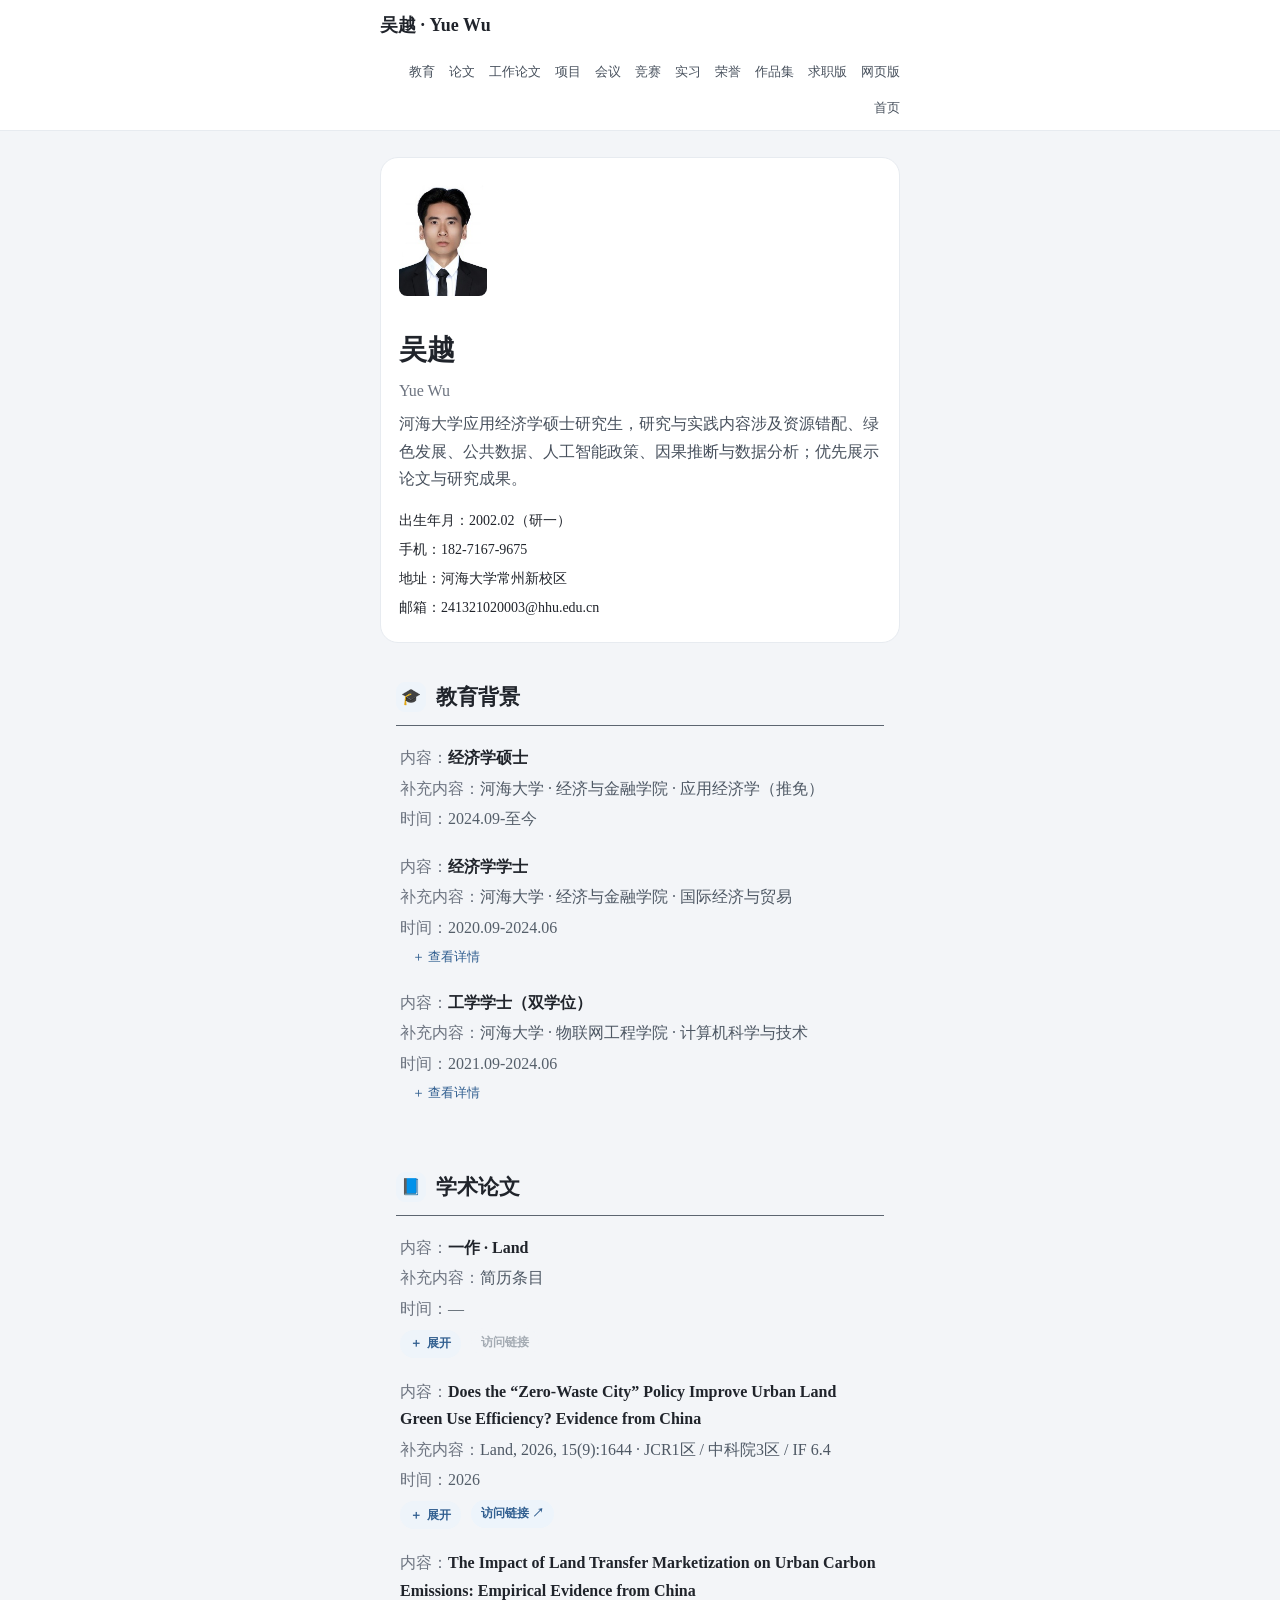
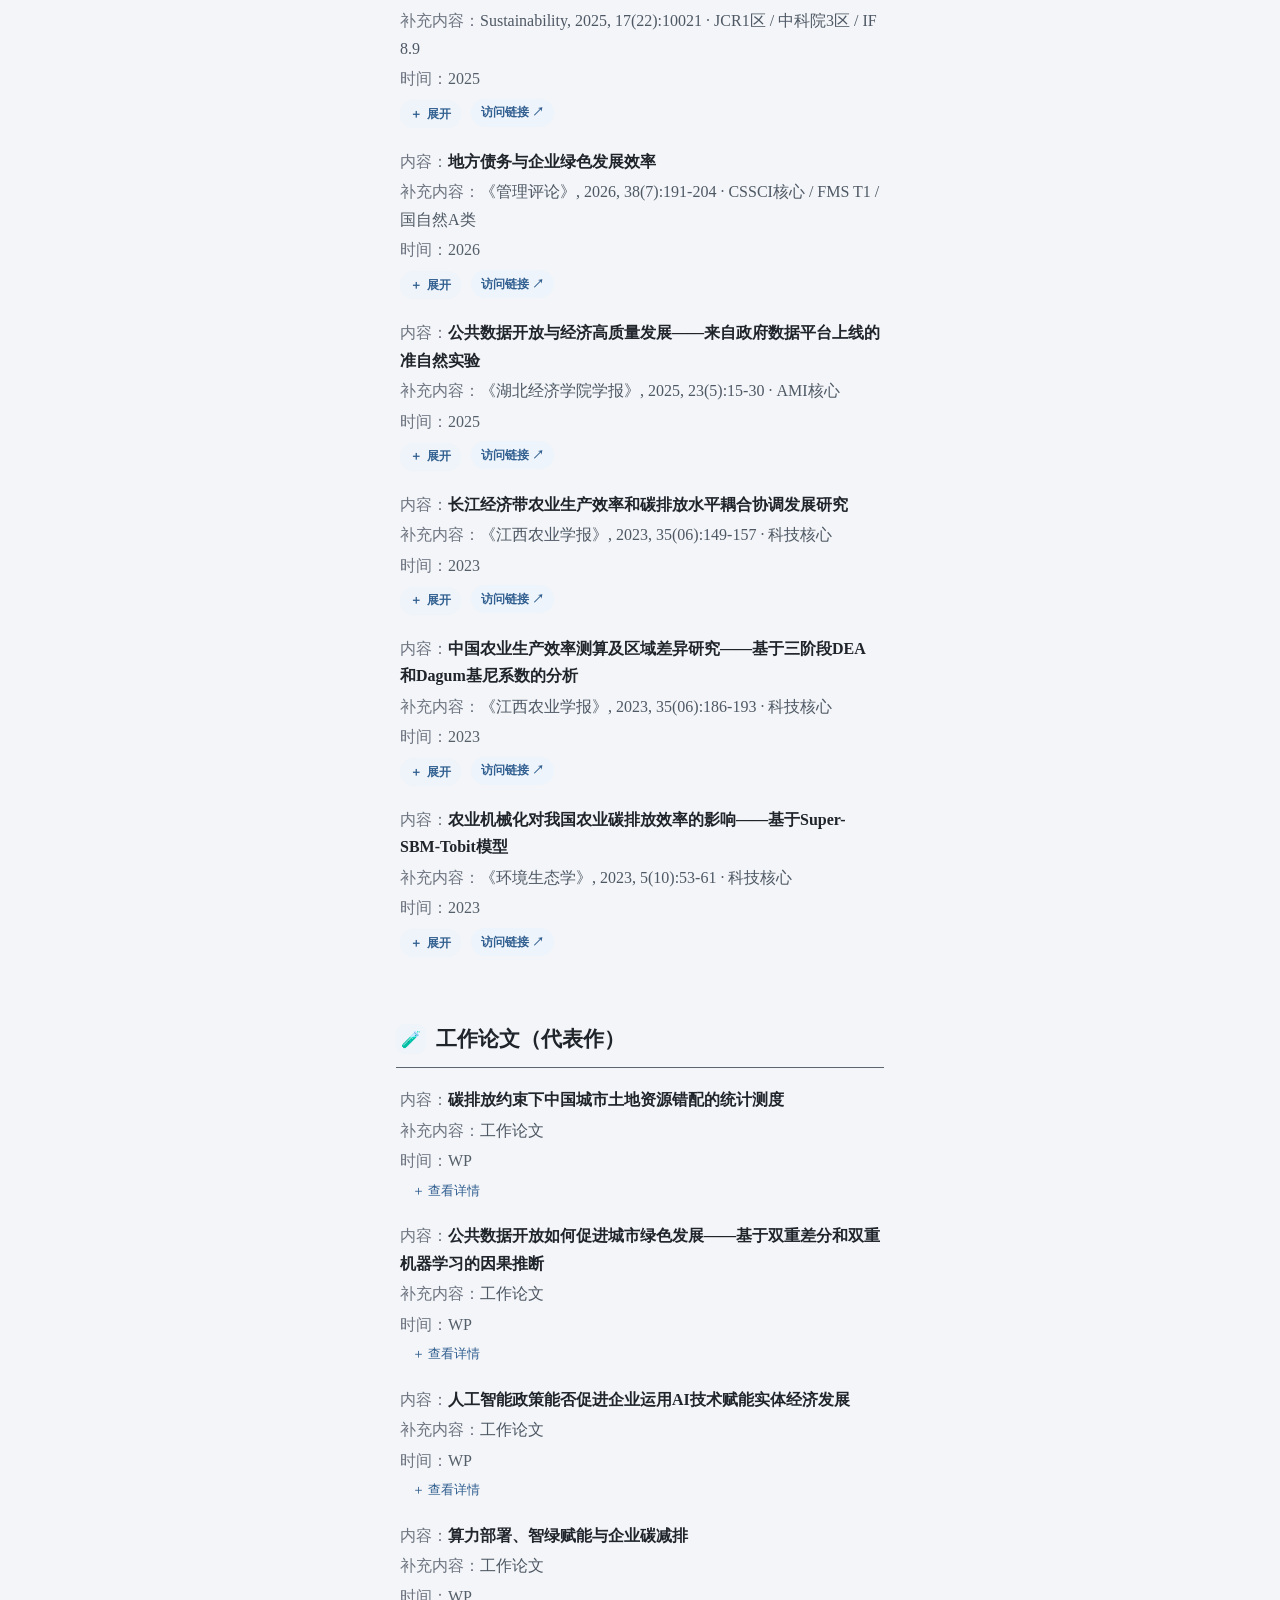
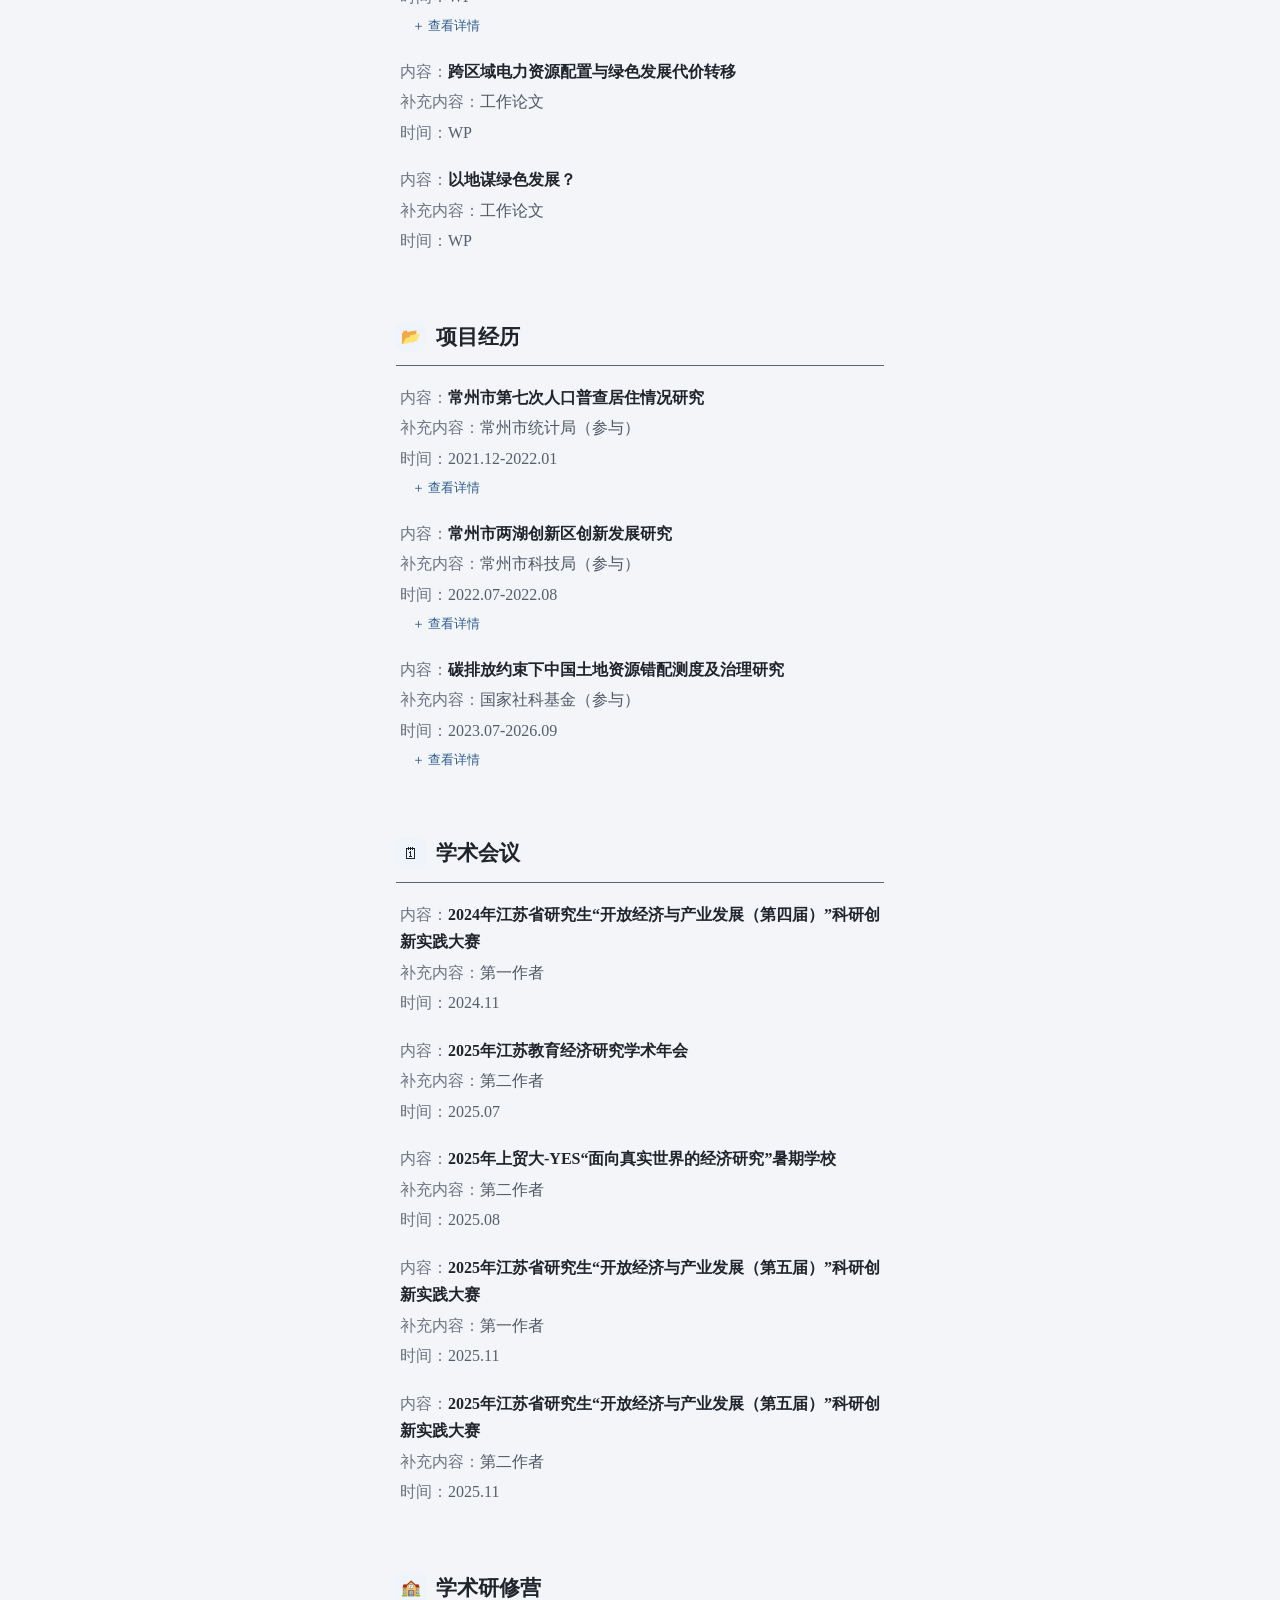
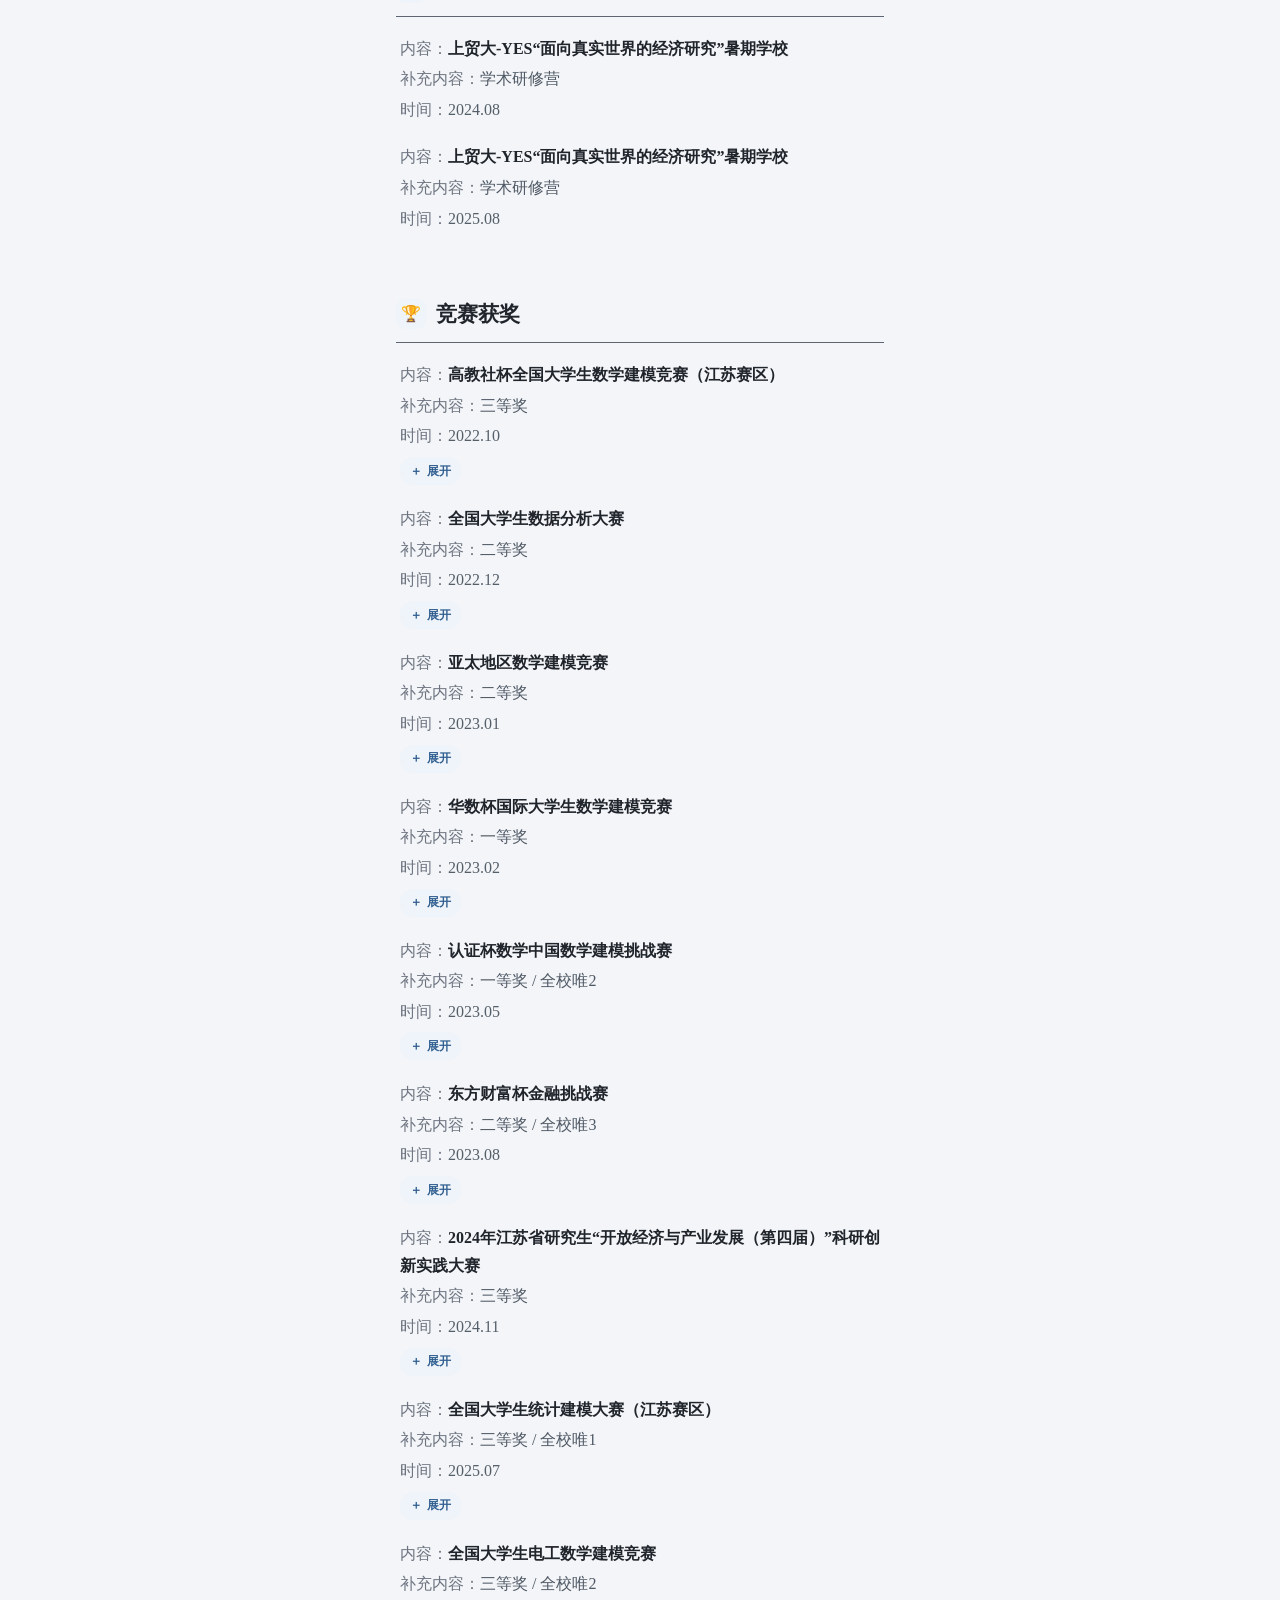
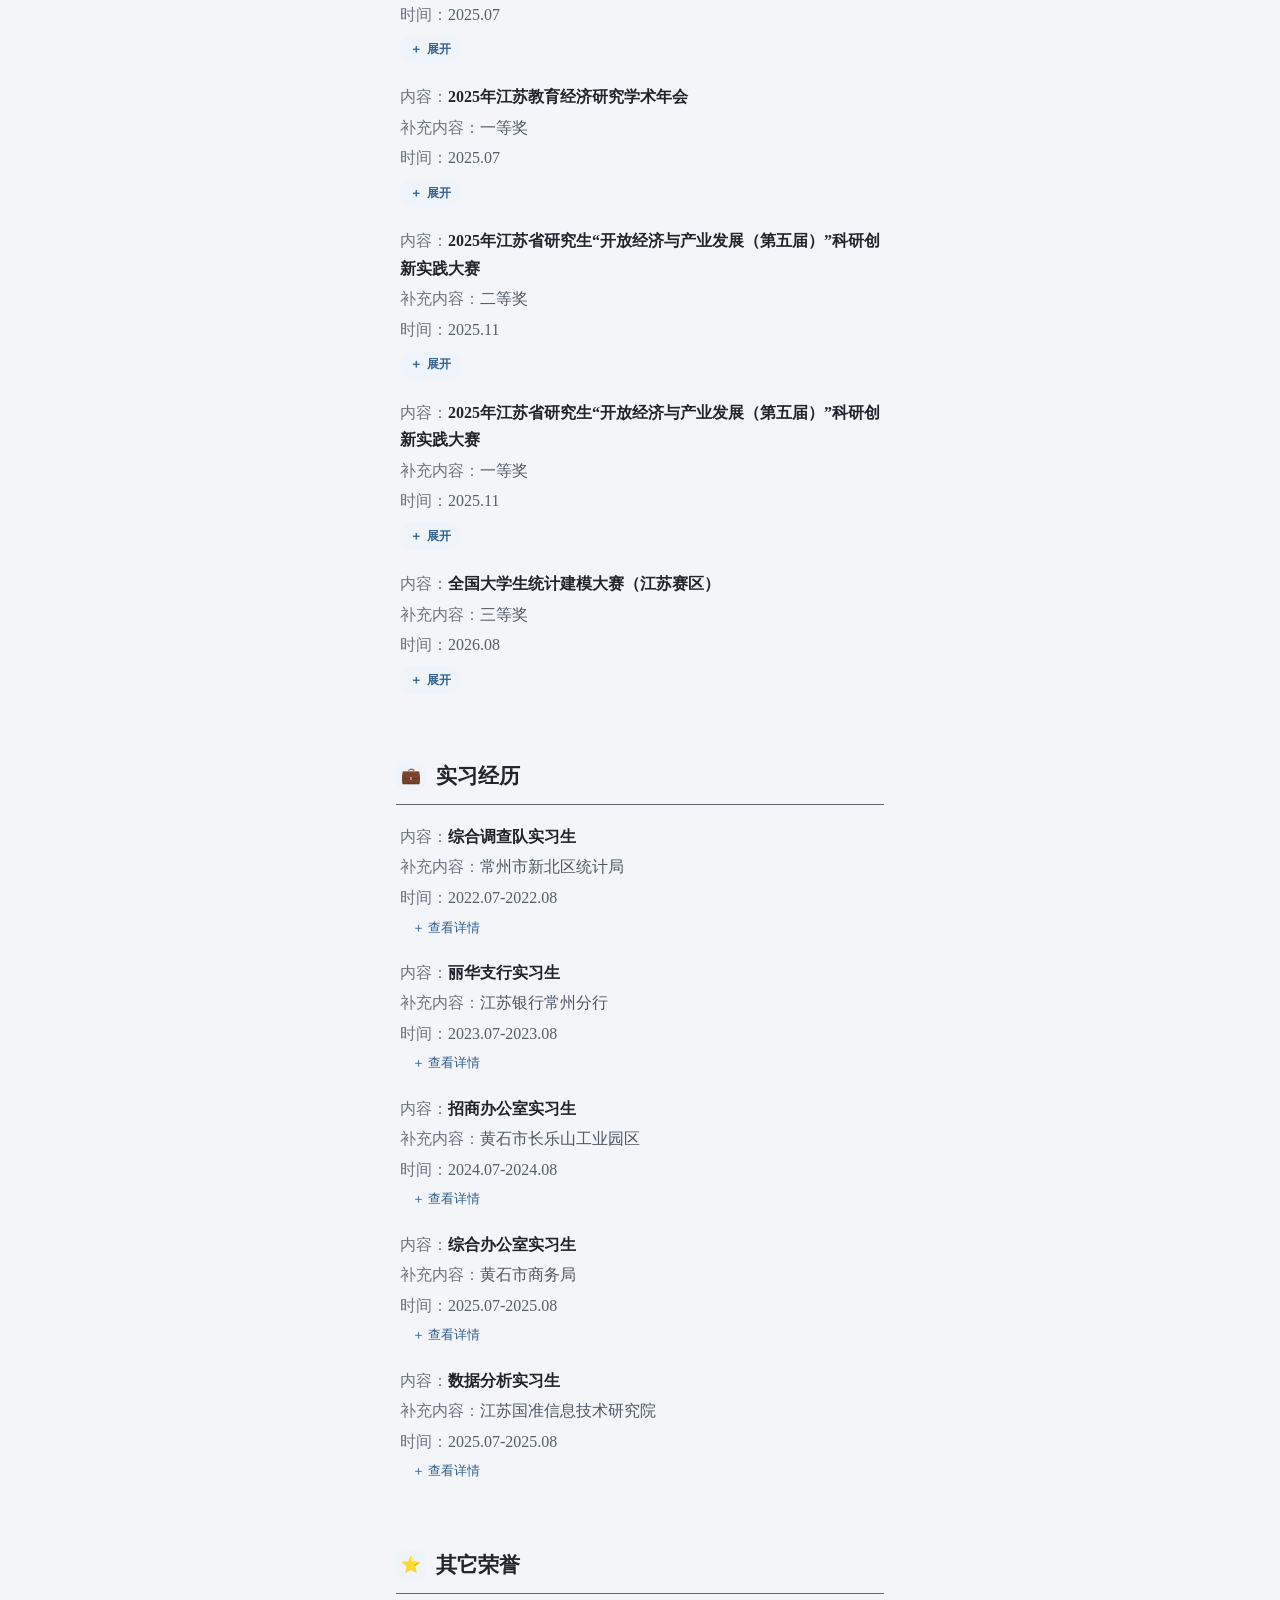
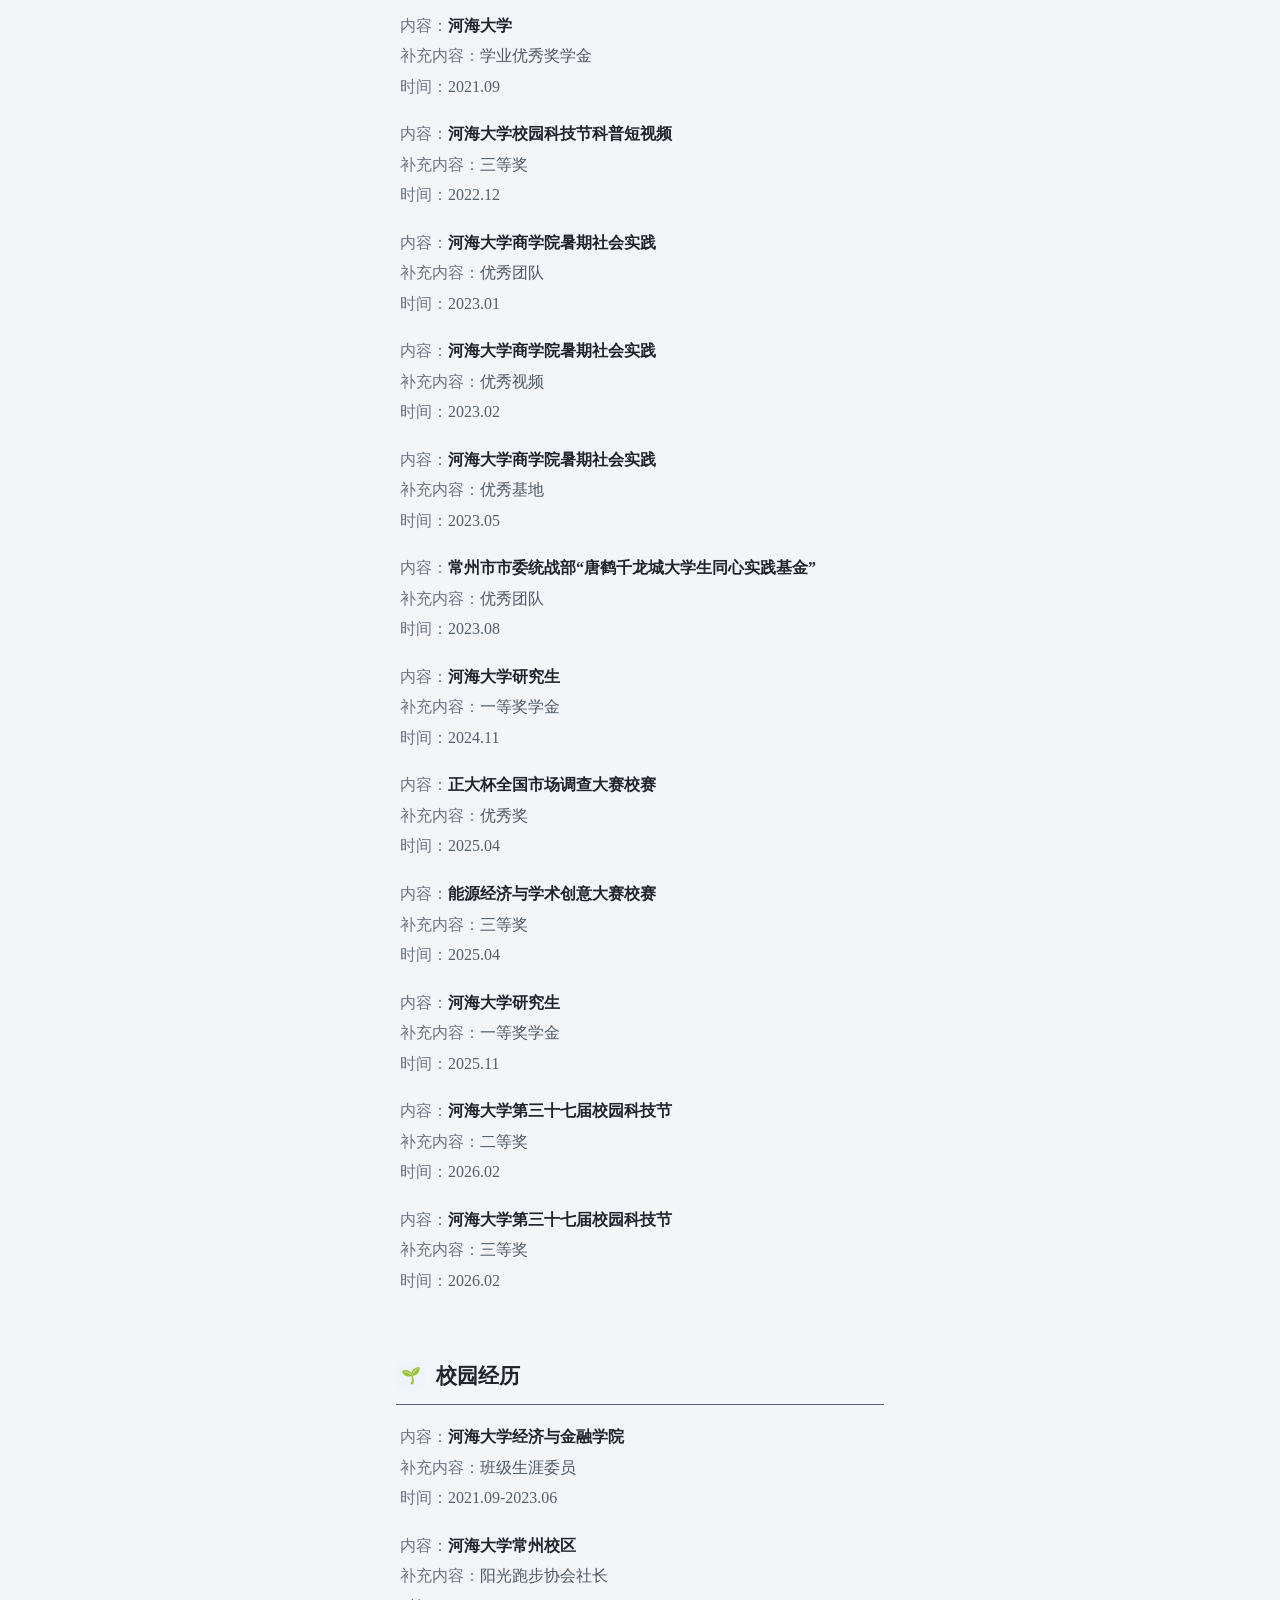
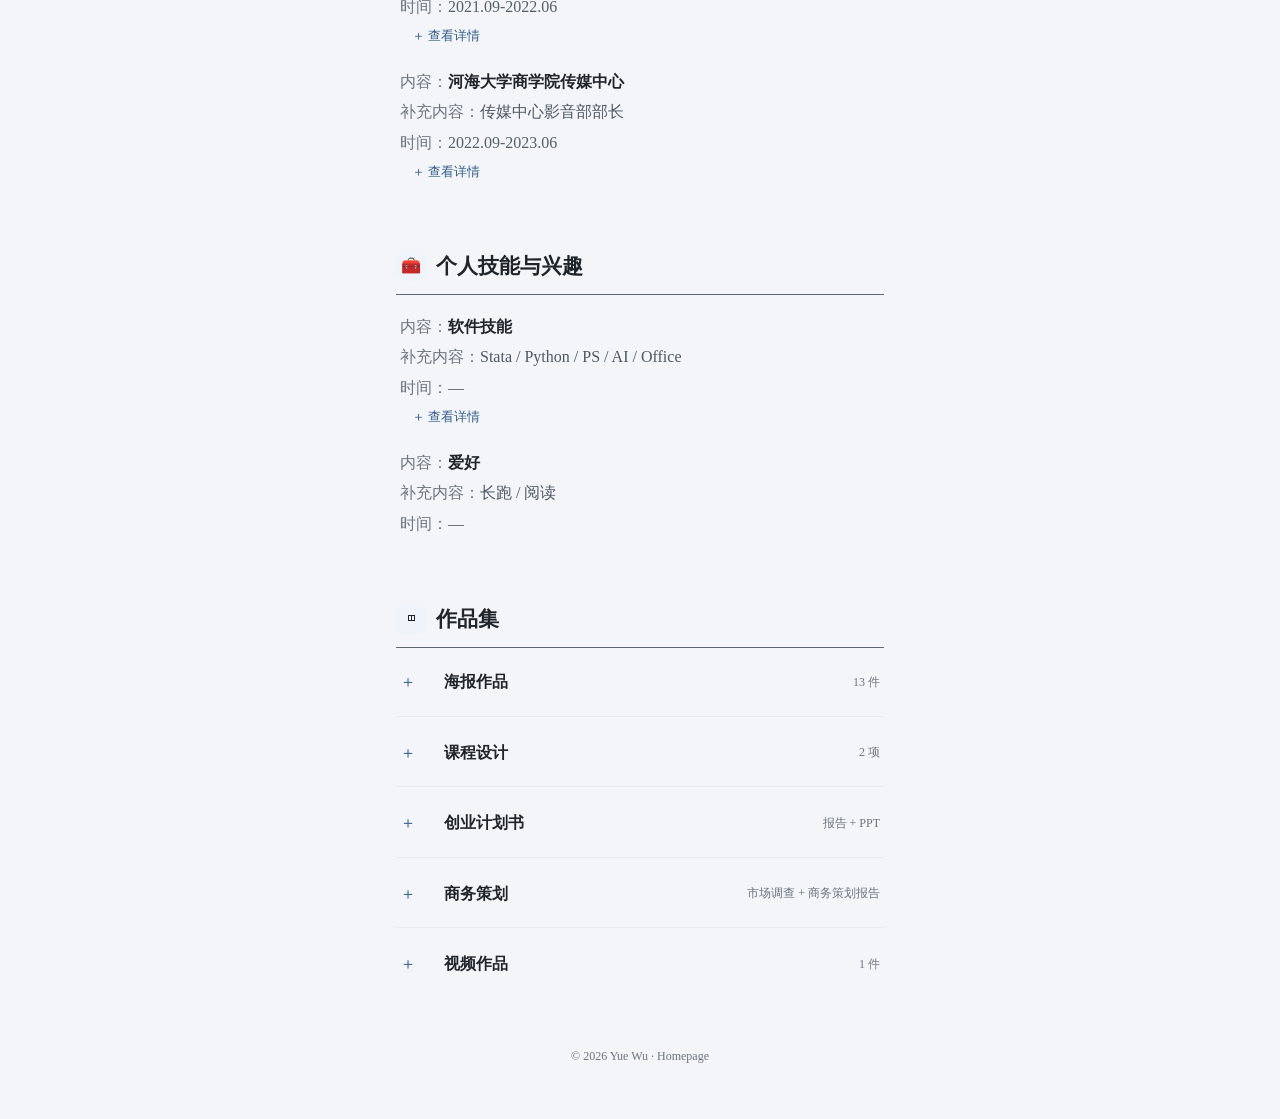
==== commit 411c4c57: "Add files via upload" ====
--- a/academic-mobile.html
+++ b/academic-mobile.html
@@ -1,859 +1,1088 @@
-<!doctype html>
+<!DOCTYPE html>
+
 <html lang="zh-CN">
 <head>
-<meta charset="utf-8">
-<meta name="viewport" content="width=device-width,initial-scale=1">
+<meta charset="utf-8"/>
+<meta content="width=device-width,initial-scale=1" name="viewport"/>
 <title>吴越 | 学术版 · 手机版</title>
-<link rel="stylesheet" href="style.css">
+<link href="style.css" rel="stylesheet"/>
 </head>
 <body class="mode-mobile">
-
 <header class="topbar">
-  <div class="topbar-inner">
-    <div class="brand">吴越 · Yue Wu</div>
-    <nav class="toolbar-links">
-      <a href="#education">教育</a><a href="#publications">论文</a><a href="#working">工作论文</a><a href="#projects">项目</a><a href="#conferences">会议</a><a href="#competitions">竞赛</a><a href="#internships">实习</a><a href="#honors">荣誉</a>
-      <a href="./job-mobile.html">求职版</a>
-      <a href="./academic-web.html">网页版</a>
-      <a href="./index.html">首页</a>
-    </nav>
-  </div>
+<div class="topbar-inner">
+<div class="brand">吴越 · Yue Wu</div>
+<nav class="toolbar-links">
+<a href="#education">教育</a><a href="#publications">论文</a><a href="#working">工作论文</a><a href="#projects">项目</a><a href="#conferences">会议</a><a href="#competitions">竞赛</a><a href="#internships">实习</a><a href="#honors">荣誉</a>
+<a href="#portfolio">作品集</a><a href="./job-mobile.html">求职版</a>
+<a href="./academic-web.html">网页版</a>
+<a href="./index.html">首页</a>
+</nav>
+</div>
 </header>
-
-
 <div class="page-shell">
-  <section class="hero">
-    <div>
-      <h1>吴越 <span>Yue Wu</span></h1>
-      <p class="lead">河海大学应用经济学硕士研究生，研究与实践内容涉及资源错配、绿色发展、公共数据、人工智能政策、因果推断与数据分析；优先展示论文与研究成果。</p>
-      <div class="meta-grid">
-        <div>出生年月：2002.02（研一）</div>
-        <div>手机：182-7167-9675</div>
-        <div>地址：河海大学常州新校区</div>
-        <div>邮箱：241321020003@hhu.edu.cn</div>
-      </div>
-    </div>
-    <img class="hero-avatar" src="avatar.jpg" alt="吴越">
-  </section>
-
-  
+<section class="hero">
+<div>
+<h1>吴越 <span>Yue Wu</span></h1>
+<p class="lead">河海大学应用经济学硕士研究生，研究与实践内容涉及资源错配、绿色发展、公共数据、人工智能政策、因果推断与数据分析；优先展示论文与研究成果。</p>
+<div class="meta-grid">
+<div>出生年月：2002.02（研一）</div>
+<div>手机：182-7167-9675</div>
+<div>地址：河海大学常州新校区</div>
+<div>邮箱：241321020003@hhu.edu.cn</div>
+</div>
+</div>
+<img alt="吴越" class="hero-avatar" src="avatar.jpg"/>
+</section>
 <section class="section" id="education">
-  <div class="section-head">
-    <div class="icon">🎓</div>
-    <h2>教育背景</h2>
-  </div>
-  <div class="list-wrap">
-    <div class="list-head">
-      <div>内容</div><div>补充内容</div><div>时间</div>
-    </div>
-    
-    <article class="item">
-      <div class="item-grid">
-        <div class="col content">经济学硕士</div>
-        <div class="col sub">河海大学 · 经济与金融学院 · 应用经济学（推免）</div>
-        <div class="col time">2024.09-至今</div>
-      </div>
-    </article>
-    <article class="item">
-      <div class="item-grid">
-        <div class="col content">经济学学士</div>
-        <div class="col sub">河海大学 · 经济与金融学院 · 国际经济与贸易</div>
-        <div class="col time">2020.09-2024.06</div>
-      </div>
-      <details class="detail-box">
-        <summary>查看详情</summary>
-        <div class="detail-content">
-          <p>论文题目：《中国城市资源错配、产出缺口测算及影响研究》；获河海大学优秀本科毕业论文。</p>
-        </div>
-      </details>
-    </article>
-    <article class="item">
-      <div class="item-grid">
-        <div class="col content">工学学士（双学位）</div>
-        <div class="col sub">河海大学 · 物联网工程学院 · 计算机科学与技术</div>
-        <div class="col time">2021.09-2024.06</div>
-      </div>
-      <details class="detail-box">
-        <summary>查看详情</summary>
-        <div class="detail-content">
-          <p>论文题目：《基于网络爬虫的国有土地使用权出让监测及可视化平台》。</p>
-        </div>
-      </details>
-    </article>
-  </div>
-</section>
-
-
+<div class="section-head">
+<div class="icon">🎓</div>
+<h2>教育背景</h2>
+</div>
+<div class="list-wrap">
+<div class="list-head">
+<div>内容</div><div>补充内容</div><div>时间</div>
+</div>
+<article class="item">
+<div class="item-grid">
+<div class="col content">经济学硕士</div>
+<div class="col sub">河海大学 · 经济与金融学院 · 应用经济学（推免）</div>
+<div class="col time">2024.09-至今</div>
+</div>
+</article>
+<article class="item">
+<div class="item-grid">
+<div class="col content">经济学学士</div>
+<div class="col sub">河海大学 · 经济与金融学院 · 国际经济与贸易</div>
+<div class="col time">2020.09-2024.06</div>
+</div>
+<details class="detail-box">
+<summary>查看详情</summary>
+<div class="detail-content">
+<p>论文题目：《中国城市资源错配、产出缺口测算及影响研究》；获河海大学优秀本科毕业论文。</p>
+</div>
+</details>
+</article>
+<article class="item">
+<div class="item-grid">
+<div class="col content">工学学士（双学位）</div>
+<div class="col sub">河海大学 · 物联网工程学院 · 计算机科学与技术</div>
+<div class="col time">2021.09-2024.06</div>
+</div>
+<details class="detail-box">
+<summary>查看详情</summary>
+<div class="detail-content">
+<p>论文题目：《基于网络爬虫的国有土地使用权出让监测及可视化平台》。</p>
+</div>
+</details>
+</article>
+</div>
+</section>
 <section class="section" id="publications">
-  <div class="section-head">
-    <div class="icon">📘</div>
-    <h2>学术论文</h2>
-  </div>
-  <div class="list-wrap">
-    <div class="list-head">
-      <div>内容</div><div>补充内容</div><div>时间</div>
-    </div>
-    
-    <article class="item">
-      <div class="item-grid">
-        <div class="col content">一作 · Land</div>
-        <div class="col sub">简历条目</div>
-        <div class="col time">—</div>
-      </div>
-      <details class="detail-box">
-        <summary>查看详情</summary>
-        <div class="detail-content">
-          <p>简历中该条目的完整题名及出版信息暂未补充。</p>
-        </div>
-      </details>
-    </article>
-    <article class="item">
-      <div class="item-grid">
-        <div class="col content">Does the “Zero-Waste City” Policy Improve Urban Land Green Use Efficiency? Evidence from China</div>
-        <div class="col sub">Land, 2026, 15(9):1644 · JCR1区 / 中科院3区 / IF 6.4</div>
-        <div class="col time">2026</div>
-      </div>
-      <details class="detail-box">
-        <summary>查看详情</summary>
-        <div class="detail-content">
-          <p><a class="paper-link" href="http://doi.org/10.3390/land15091644" target="_blank" rel="noreferrer">访问链接 ↗</a></p><p>主要负责：搜集相关数据，并使用MATLAB测算城市土地绿色利用效率；基于工商注册与注销数据测算城市微观产业结构变迁；基于专利数据库筛选细分绿色专利，测算城市专项绿色技术创新水平；基于《中国城市建设年鉴》统计地级市层面的垃圾处理结构与能力变迁。</p>
-        </div>
-      </details>
-    </article>
-    <article class="item">
-      <div class="item-grid">
-        <div class="col content">The Impact of Land Transfer Marketization on Urban Carbon Emissions: Empirical Evidence from China</div>
-        <div class="col sub">Sustainability, 2025, 17(22):10021 · JCR1区 / 中科院3区 / IF 8.9</div>
-        <div class="col time">2025</div>
-      </div>
-      <details class="detail-box">
-        <summary>查看详情</summary>
-        <div class="detail-content">
-          <p><a class="paper-link" href="http://doi.org/10.3390/su172210021" target="_blank" rel="noreferrer">访问链接 ↗</a></p><p>主要负责：碳排放数据的搜集、整理与测算，以及理论模型构建；返修阶段稳健性检验等内容。</p>
-        </div>
-      </details>
-    </article>
-    <article class="item">
-      <div class="item-grid">
-        <div class="col content">地方债务与企业绿色发展效率</div>
-        <div class="col sub">《管理评论》, 2026, 38(7):191-204 · CSSCI核心 / FMS T1 / 国自然A类</div>
-        <div class="col time">2026</div>
-      </div>
-      <details class="detail-box">
-        <summary>查看详情</summary>
-        <div class="detail-content">
-          <p><a class="paper-link" href="https://kns.cnki.net/kcms2/article/abstract?v=wFrtWXqGzUgCrrhKY7djSkrgXXMNjpnkxqd3JbFy52V2JbP6BSE6jHz4yjLxvLdzorFNC7rLqnsKEdJIQS2lTI9TqN_cg8NPYljGqQyGQ7a8Y35FN9rMl3QgtcJ8Bwa3VjT_JXDen5hFK0JMbNsugA==&uniplatform=NZKPT&language=CHS" target="_blank" rel="noreferrer">访问链接 ↗</a></p><p>主要负责：初稿撰写阶段整理地方债基础数据，主要基于城投债流量数据计算城投债存量、净增长额等指标；返修时完善稳健性检验等内容。</p>
-        </div>
-      </details>
-    </article>
-    <article class="item">
-      <div class="item-grid">
-        <div class="col content">公共数据开放与经济高质量发展——来自政府数据平台上线的准自然实验</div>
-        <div class="col sub">《湖北经济学院学报》, 2025, 23(5):15-30 · AMI核心</div>
-        <div class="col time">2025</div>
-      </div>
-      <details class="detail-box">
-        <summary>查看详情</summary>
-        <div class="detail-content">
-          <p><a class="paper-link" href="https://kns.cnki.net/kcms2/article/abstract?v=wFrtWXqGzUh3YRc4_tW-_g8ZrLG1Njzu4MZLETPjVqC7BQczvNjhwWlQ93hY3sKCymOVVN3ceoO3ppwKxAbWI3BKKvtBJhrLmIhf8rF_uGA2cbtxEZlSLn38nXegKQlfQ2y3zE-cffSU2yH4Ewxofg==&uniplatform=NZKPT&language=CHS" target="_blank" rel="noreferrer">访问链接 ↗</a></p><p>主要负责：基于《中国城市统计年鉴》和《中国城市建设统计年鉴》整理基础数据，再从各省历年《统计年鉴》及地级市统计公报补充GDP实际增长率、固定资产投资增长率、房地产开发投资额；使用熵权TOPSIS模型测算各地级市经济高质量发展水平。</p>
-        </div>
-      </details>
-    </article>
-    <article class="item">
-      <div class="item-grid">
-        <div class="col content">长江经济带农业生产效率和碳排放水平耦合协调发展研究</div>
-        <div class="col sub">《江西农业学报》, 2023, 35(06):149-157 · 科技核心</div>
-        <div class="col time">2023</div>
-      </div>
-      <details class="detail-box">
-        <summary>查看详情</summary>
-        <div class="detail-content">
-          <p><a class="paper-link" href="https://kns.cnki.net/kcms2/article/abstract?v=wFrtWXqGzUhAKpzcxCaC1ZpatRgp8BAWx8iNTr1le9uzOS1mOJGx5GcTXpR5wAyu2AAZat9fA48V1zYnBLyHt78-VU7W5OiM_YKXqL4Tfm78mulGLvF_b2T3WkoELfaKaMBZFxz6NpaWa2c0aLHSMw==&uniplatform=NZKPT&language=CHS" target="_blank" rel="noreferrer">访问链接 ↗</a></p><p>主要负责：阅读文献、确定研究方向与方法，并从《中国统计年鉴》《中国环境统计年鉴》《中国农村统计年鉴》搜集整理数据；使用Stata完成三阶段DEA与耦合协调度测算；使用ArcGIS进行空间分析、绘图及耦合协调重心计算。</p>
-        </div>
-      </details>
-    </article>
-    <article class="item">
-      <div class="item-grid">
-        <div class="col content">中国农业生产效率测算及区域差异研究——基于三阶段DEA和Dagum基尼系数的分析</div>
-        <div class="col sub">《江西农业学报》, 2023, 35(06):186-193 · 科技核心</div>
-        <div class="col time">2023</div>
-      </div>
-      <details class="detail-box">
-        <summary>查看详情</summary>
-        <div class="detail-content">
-          <p><a class="paper-link" href="https://kns.cnki.net/kcms2/article/abstract?v=wFrtWXqGzUjzXTV7-IRhV2vHMX9uXAhCKwFpRuyTnOEzeYlO_OH5fLTqLNJvjkhtd1HSMb5Yp6hbwsdpFLS6zA1aN3-BT4WqauZDpKzDnio0N7_6wfq2CAt6BY3yEdx4PPrzyFNpHh9jHKXKVDQjbw==&uniplatform=NZKPT&language=CHS" target="_blank" rel="noreferrer">访问链接 ↗</a></p><p>主要负责整理数据，输出测算结果。</p>
-        </div>
-      </details>
-    </article>
-    <article class="item">
-      <div class="item-grid">
-        <div class="col content">农业机械化对我国农业碳排放效率的影响——基于Super-SBM-Tobit模型</div>
-        <div class="col sub">《环境生态学》, 2023, 5(10):53-61 · 科技核心</div>
-        <div class="col time">2023</div>
-      </div>
-      <details class="detail-box">
-        <summary>查看详情</summary>
-        <div class="detail-content">
-          <p><a class="paper-link" href="https://kns.cnki.net/kcms2/article/abstract?v=wFrtWXqGzUjzXTV7-IRhV2vHMX9uXAhCKwFpRuyTnOGWjan0jPtTuh3UGsZwQg5Bo7DyF8OH-nPlR3Mrs5iAcjHfi5IT9GFh7FRLixy6fxldJYsXX5z5c12lwOeEtiiK61c6Qw4puMAYekC-eV89WQ==&uniplatform=NZKPT&language=CHS" target="_blank" rel="noreferrer">访问链接 ↗</a></p><p>主要负责整理农业碳排放数据，以及使用Tobit模型回归。</p>
-        </div>
-      </details>
-    </article>
-  </div>
-</section>
-
-
+<div class="section-head">
+<div class="icon">📘</div>
+<h2>学术论文</h2>
+</div>
+<div class="list-wrap">
+<div class="list-head">
+<div>内容</div><div>补充内容</div><div>时间</div>
+</div>
+<article class="item">
+<div class="item-grid">
+<div class="col content">一作 · Land</div>
+<div class="col sub">简历条目</div>
+<div class="col time">—</div>
+</div>
+<div class="item-actions"><details class="detail-box">
+<summary>展开</summary>
+<div class="detail-content">
+<p>简历中该条目的完整题名及出版信息暂未补充。</p>
+</div>
+</details><span class="action-link disabled-link" title="待补充访问链接">访问链接</span></div></article>
+<article class="item">
+<div class="item-grid">
+<div class="col content">Does the “Zero-Waste City” Policy Improve Urban Land Green Use Efficiency? Evidence from China</div>
+<div class="col sub">Land, 2026, 15(9):1644 · JCR1区 / 中科院3区 / IF 6.4</div>
+<div class="col time">2026</div>
+</div>
+<div class="item-actions"><details class="detail-box">
+<summary>展开</summary>
+<div class="detail-content">
+<p>主要负责：搜集相关数据，并使用MATLAB测算城市土地绿色利用效率；基于工商注册与注销数据测算城市微观产业结构变迁；基于专利数据库筛选细分绿色专利，测算城市专项绿色技术创新水平；基于《中国城市建设年鉴》统计地级市层面的垃圾处理结构与能力变迁。</p>
+</div>
+</details><a class="action-link direct-link" data-work-id="publication-02" href="http://doi.org/10.3390/land15091644" rel="noreferrer" target="_blank">访问链接 ↗</a></div></article>
+<article class="item">
+<div class="item-grid">
+<div class="col content">The Impact of Land Transfer Marketization on Urban Carbon Emissions: Empirical Evidence from China</div>
+<div class="col sub">Sustainability, 2025, 17(22):10021 · JCR1区 / 中科院3区 / IF 8.9</div>
+<div class="col time">2025</div>
+</div>
+<div class="item-actions"><details class="detail-box">
+<summary>展开</summary>
+<div class="detail-content">
+<p>主要负责：碳排放数据的搜集、整理与测算，以及理论模型构建；返修阶段稳健性检验等内容。</p>
+</div>
+</details><a class="action-link direct-link" data-work-id="publication-03" href="http://doi.org/10.3390/su172210021" rel="noreferrer" target="_blank">访问链接 ↗</a></div></article>
+<article class="item">
+<div class="item-grid">
+<div class="col content">地方债务与企业绿色发展效率</div>
+<div class="col sub">《管理评论》, 2026, 38(7):191-204 · CSSCI核心 / FMS T1 / 国自然A类</div>
+<div class="col time">2026</div>
+</div>
+<div class="item-actions"><details class="detail-box">
+<summary>展开</summary>
+<div class="detail-content">
+<p>主要负责：初稿撰写阶段整理地方债基础数据，主要基于城投债流量数据计算城投债存量、净增长额等指标；返修时完善稳健性检验等内容。</p>
+</div>
+</details><a class="action-link direct-link" data-work-id="publication-04" href="https://kns.cnki.net/kcms2/article/abstract?v=wFrtWXqGzUgCrrhKY7djSkrgXXMNjpnkxqd3JbFy52V2JbP6BSE6jHz4yjLxvLdzorFNC7rLqnsKEdJIQS2lTI9TqN_cg8NPYljGqQyGQ7a8Y35FN9rMl3QgtcJ8Bwa3VjT_JXDen5hFK0JMbNsugA==&amp;uniplatform=NZKPT&amp;language=CHS" rel="noreferrer" target="_blank">访问链接 ↗</a></div></article>
+<article class="item">
+<div class="item-grid">
+<div class="col content">公共数据开放与经济高质量发展——来自政府数据平台上线的准自然实验</div>
+<div class="col sub">《湖北经济学院学报》, 2025, 23(5):15-30 · AMI核心</div>
+<div class="col time">2025</div>
+</div>
+<div class="item-actions"><details class="detail-box">
+<summary>展开</summary>
+<div class="detail-content">
+<p>主要负责：基于《中国城市统计年鉴》和《中国城市建设统计年鉴》整理基础数据，再从各省历年《统计年鉴》及地级市统计公报补充GDP实际增长率、固定资产投资增长率、房地产开发投资额；使用熵权TOPSIS模型测算各地级市经济高质量发展水平。</p>
+</div>
+</details><a class="action-link direct-link" data-work-id="publication-05" href="https://kns.cnki.net/kcms2/article/abstract?v=wFrtWXqGzUh3YRc4_tW-_g8ZrLG1Njzu4MZLETPjVqC7BQczvNjhwWlQ93hY3sKCymOVVN3ceoO3ppwKxAbWI3BKKvtBJhrLmIhf8rF_uGA2cbtxEZlSLn38nXegKQlfQ2y3zE-cffSU2yH4Ewxofg==&amp;uniplatform=NZKPT&amp;language=CHS" rel="noreferrer" target="_blank">访问链接 ↗</a></div></article>
+<article class="item">
+<div class="item-grid">
+<div class="col content">长江经济带农业生产效率和碳排放水平耦合协调发展研究</div>
+<div class="col sub">《江西农业学报》, 2023, 35(06):149-157 · 科技核心</div>
+<div class="col time">2023</div>
+</div>
+<div class="item-actions"><details class="detail-box">
+<summary>展开</summary>
+<div class="detail-content">
+<p>主要负责：阅读文献、确定研究方向与方法，并从《中国统计年鉴》《中国环境统计年鉴》《中国农村统计年鉴》搜集整理数据；使用Stata完成三阶段DEA与耦合协调度测算；使用ArcGIS进行空间分析、绘图及耦合协调重心计算。</p>
+</div>
+</details><a class="action-link direct-link" data-work-id="publication-06" href="https://kns.cnki.net/kcms2/article/abstract?v=wFrtWXqGzUhAKpzcxCaC1ZpatRgp8BAWx8iNTr1le9uzOS1mOJGx5GcTXpR5wAyu2AAZat9fA48V1zYnBLyHt78-VU7W5OiM_YKXqL4Tfm78mulGLvF_b2T3WkoELfaKaMBZFxz6NpaWa2c0aLHSMw==&amp;uniplatform=NZKPT&amp;language=CHS" rel="noreferrer" target="_blank">访问链接 ↗</a></div></article>
+<article class="item">
+<div class="item-grid">
+<div class="col content">中国农业生产效率测算及区域差异研究——基于三阶段DEA和Dagum基尼系数的分析</div>
+<div class="col sub">《江西农业学报》, 2023, 35(06):186-193 · 科技核心</div>
+<div class="col time">2023</div>
+</div>
+<div class="item-actions"><details class="detail-box">
+<summary>展开</summary>
+<div class="detail-content">
+<p>主要负责整理数据，输出测算结果。</p>
+</div>
+</details><a class="action-link direct-link" data-work-id="publication-07" href="https://kns.cnki.net/kcms2/article/abstract?v=wFrtWXqGzUjzXTV7-IRhV2vHMX9uXAhCKwFpRuyTnOEzeYlO_OH5fLTqLNJvjkhtd1HSMb5Yp6hbwsdpFLS6zA1aN3-BT4WqauZDpKzDnio0N7_6wfq2CAt6BY3yEdx4PPrzyFNpHh9jHKXKVDQjbw==&amp;uniplatform=NZKPT&amp;language=CHS" rel="noreferrer" target="_blank">访问链接 ↗</a></div></article>
+<article class="item">
+<div class="item-grid">
+<div class="col content">农业机械化对我国农业碳排放效率的影响——基于Super-SBM-Tobit模型</div>
+<div class="col sub">《环境生态学》, 2023, 5(10):53-61 · 科技核心</div>
+<div class="col time">2023</div>
+</div>
+<div class="item-actions"><details class="detail-box">
+<summary>展开</summary>
+<div class="detail-content">
+<p>主要负责整理农业碳排放数据，以及使用Tobit模型回归。</p>
+</div>
+</details><a class="action-link direct-link" data-work-id="publication-08" href="https://kns.cnki.net/kcms2/article/abstract?v=wFrtWXqGzUjzXTV7-IRhV2vHMX9uXAhCKwFpRuyTnOGWjan0jPtTuh3UGsZwQg5Bo7DyF8OH-nPlR3Mrs5iAcjHfi5IT9GFh7FRLixy6fxldJYsXX5z5c12lwOeEtiiK61c6Qw4puMAYekC-eV89WQ==&amp;uniplatform=NZKPT&amp;language=CHS" rel="noreferrer" target="_blank">访问链接 ↗</a></div></article>
+</div>
+</section>
 <section class="section" id="working">
-  <div class="section-head">
-    <div class="icon">🧪</div>
-    <h2>工作论文（代表作）</h2>
-  </div>
-  <div class="list-wrap">
-    <div class="list-head">
-      <div>内容</div><div>补充内容</div><div>时间</div>
-    </div>
-    
-    <article class="item">
-      <div class="item-grid">
-        <div class="col content">碳排放约束下中国城市土地资源错配的统计测度</div>
-        <div class="col sub">工作论文</div>
-        <div class="col time">WP</div>
-      </div>
-      <details class="detail-box">
-        <summary>查看详情</summary>
-        <div class="detail-content">
-          <p>主要内容：拓展HK模型，建立数理模型；搜集《中国城市统计年鉴》《中国城市建设统计年鉴》、国家统计局网站、各省历年《统计年鉴》及地级市统计公报等数据；开展数值测算与时空演变分析，包括泰尔指数、收敛与马尔科夫转移概率。</p>
-        </div>
-      </details>
-    </article>
-    <article class="item">
-      <div class="item-grid">
-        <div class="col content">公共数据开放如何促进城市绿色发展——基于双重差分和双重机器学习的因果推断</div>
-        <div class="col sub">工作论文</div>
-        <div class="col time">WP</div>
-      </div>
-      <details class="detail-box">
-        <summary>查看详情</summary>
-        <div class="detail-content">
-          <p>主要内容：搜集相关数据，使用MATLAB基于Super-SBM-GML模型测算城市GTFP水平；基于DID框架进行基准回归、识别检验、稳健性检验、机制分析与异质性分析。</p>
-        </div>
-      </details>
-    </article>
-    <article class="item">
-      <div class="item-grid">
-        <div class="col content">人工智能政策能否促进企业运用AI技术赋能实体经济发展</div>
-        <div class="col sub">工作论文</div>
-        <div class="col time">WP</div>
-      </div>
-      <details class="detail-box">
-        <summary>查看详情</summary>
-        <div class="detail-content">
-          <p>主要内容：基于专利引用和本地部署Qwen大模型识别企业运用AI技术赋能实体经济发展，并基于DID框架进行实证分析；基于企业财务报表附注、企业线上招聘数据与文本分析模型，测算企业AI资产投资与AI人力招聘；从高管意识、资本投入、人力投入三个方面分析影响路径。</p>
-        </div>
-      </details>
-    </article>
-    <article class="item">
-      <div class="item-grid">
-        <div class="col content">算力部署、智绿赋能与企业碳减排</div>
-        <div class="col sub">工作论文</div>
-        <div class="col time">WP</div>
-      </div>
-      <details class="detail-box">
-        <summary>查看详情</summary>
-        <div class="detail-content">
-          <p>主要内容：基于EDGAR碳排放遥感数据及上市公司母子公司地理位置测算企业周边碳排放；基于专利引用数据识别企业申请绿色技术且引用AI技术的情况，刻画“智绿赋能”；基于企业部署互联网数据中心构建准自然实验。</p>
-        </div>
-      </details>
-    </article>
-    <article class="item">
-      <div class="item-grid">
-        <div class="col content">跨区域电力资源配置与绿色发展代价转移</div>
-        <div class="col sub">工作论文</div>
-        <div class="col time">WP</div>
-      </div>
-    </article>
-    <article class="item">
-      <div class="item-grid">
-        <div class="col content">以地谋绿色发展？</div>
-        <div class="col sub">工作论文</div>
-        <div class="col time">WP</div>
-      </div>
-    </article>
-  </div>
-</section>
-
-
+<div class="section-head">
+<div class="icon">🧪</div>
+<h2>工作论文（代表作）</h2>
+</div>
+<div class="list-wrap">
+<div class="list-head">
+<div>内容</div><div>补充内容</div><div>时间</div>
+</div>
+<article class="item">
+<div class="item-grid">
+<div class="col content">碳排放约束下中国城市土地资源错配的统计测度</div>
+<div class="col sub">工作论文</div>
+<div class="col time">WP</div>
+</div>
+<details class="detail-box">
+<summary>查看详情</summary>
+<div class="detail-content">
+<p>主要内容：拓展HK模型，建立数理模型；搜集《中国城市统计年鉴》《中国城市建设统计年鉴》、国家统计局网站、各省历年《统计年鉴》及地级市统计公报等数据；开展数值测算与时空演变分析，包括泰尔指数、收敛与马尔科夫转移概率。</p>
+</div>
+</details>
+</article>
+<article class="item">
+<div class="item-grid">
+<div class="col content">公共数据开放如何促进城市绿色发展——基于双重差分和双重机器学习的因果推断</div>
+<div class="col sub">工作论文</div>
+<div class="col time">WP</div>
+</div>
+<details class="detail-box">
+<summary>查看详情</summary>
+<div class="detail-content">
+<p>主要内容：搜集相关数据，使用MATLAB基于Super-SBM-GML模型测算城市GTFP水平；基于DID框架进行基准回归、识别检验、稳健性检验、机制分析与异质性分析。</p>
+</div>
+</details>
+</article>
+<article class="item">
+<div class="item-grid">
+<div class="col content">人工智能政策能否促进企业运用AI技术赋能实体经济发展</div>
+<div class="col sub">工作论文</div>
+<div class="col time">WP</div>
+</div>
+<details class="detail-box">
+<summary>查看详情</summary>
+<div class="detail-content">
+<p>主要内容：基于专利引用和本地部署Qwen大模型识别企业运用AI技术赋能实体经济发展，并基于DID框架进行实证分析；基于企业财务报表附注、企业线上招聘数据与文本分析模型，测算企业AI资产投资与AI人力招聘；从高管意识、资本投入、人力投入三个方面分析影响路径。</p>
+</div>
+</details>
+</article>
+<article class="item">
+<div class="item-grid">
+<div class="col content">算力部署、智绿赋能与企业碳减排</div>
+<div class="col sub">工作论文</div>
+<div class="col time">WP</div>
+</div>
+<details class="detail-box">
+<summary>查看详情</summary>
+<div class="detail-content">
+<p>主要内容：基于EDGAR碳排放遥感数据及上市公司母子公司地理位置测算企业周边碳排放；基于专利引用数据识别企业申请绿色技术且引用AI技术的情况，刻画“智绿赋能”；基于企业部署互联网数据中心构建准自然实验。</p>
+</div>
+</details>
+</article>
+<article class="item">
+<div class="item-grid">
+<div class="col content">跨区域电力资源配置与绿色发展代价转移</div>
+<div class="col sub">工作论文</div>
+<div class="col time">WP</div>
+</div>
+</article>
+<article class="item">
+<div class="item-grid">
+<div class="col content">以地谋绿色发展？</div>
+<div class="col sub">工作论文</div>
+<div class="col time">WP</div>
+</div>
+</article>
+</div>
+</section>
 <section class="section" id="projects">
-  <div class="section-head">
-    <div class="icon">📂</div>
-    <h2>项目经历</h2>
-  </div>
-  <div class="list-wrap">
-    <div class="list-head">
-      <div>内容</div><div>补充内容</div><div>时间</div>
-    </div>
-    
-    <article class="item">
-      <div class="item-grid">
-        <div class="col content">常州市第七次人口普查居住情况研究</div>
-        <div class="col sub">常州市统计局（参与）</div>
-        <div class="col time">2021.12-2022.01</div>
-      </div>
-      <details class="detail-box">
-        <summary>查看详情</summary>
-        <div class="detail-content">
-          <p>主要负责家庭财富与住房情况的写作。</p>
-        </div>
-      </details>
-    </article>
-    <article class="item">
-      <div class="item-grid">
-        <div class="col content">常州市两湖创新区创新发展研究</div>
-        <div class="col sub">常州市科技局（参与）</div>
-        <div class="col time">2022.07-2022.08</div>
-      </div>
-      <details class="detail-box">
-        <summary>查看详情</summary>
-        <div class="detail-content">
-          <p>主要负责项目投标书撰写、结项论文框架搭建、政策建议撰写，以及最后的通稿、修改、降重工作。</p>
-        </div>
-      </details>
-    </article>
-    <article class="item">
-      <div class="item-grid">
-        <div class="col content">碳排放约束下中国土地资源错配测度及治理研究</div>
-        <div class="col sub">国家社科基金（参与）</div>
-        <div class="col time">2023.07-2026.09</div>
-      </div>
-      <details class="detail-box">
-        <summary>查看详情</summary>
-        <div class="detail-content">
-          <p>主要负责搭建框架，统筹课题组其它成员及分配任务；全文11章节，负责7章数据分析、3章文字撰写。</p>
-        </div>
-      </details>
-    </article>
-  </div>
-</section>
-
-
+<div class="section-head">
+<div class="icon">📂</div>
+<h2>项目经历</h2>
+</div>
+<div class="list-wrap">
+<div class="list-head">
+<div>内容</div><div>补充内容</div><div>时间</div>
+</div>
+<article class="item">
+<div class="item-grid">
+<div class="col content">常州市第七次人口普查居住情况研究</div>
+<div class="col sub">常州市统计局（参与）</div>
+<div class="col time">2021.12-2022.01</div>
+</div>
+<details class="detail-box">
+<summary>查看详情</summary>
+<div class="detail-content">
+<p>主要负责家庭财富与住房情况的写作。</p>
+</div>
+</details>
+</article>
+<article class="item">
+<div class="item-grid">
+<div class="col content">常州市两湖创新区创新发展研究</div>
+<div class="col sub">常州市科技局（参与）</div>
+<div class="col time">2022.07-2022.08</div>
+</div>
+<details class="detail-box">
+<summary>查看详情</summary>
+<div class="detail-content">
+<p>主要负责项目投标书撰写、结项论文框架搭建、政策建议撰写，以及最后的通稿、修改、降重工作。</p>
+</div>
+</details>
+</article>
+<article class="item">
+<div class="item-grid">
+<div class="col content">碳排放约束下中国土地资源错配测度及治理研究</div>
+<div class="col sub">国家社科基金（参与）</div>
+<div class="col time">2023.07-2026.09</div>
+</div>
+<details class="detail-box">
+<summary>查看详情</summary>
+<div class="detail-content">
+<p>主要负责搭建框架，统筹课题组其它成员及分配任务；全文11章节，负责7章数据分析、3章文字撰写。</p>
+</div>
+</details>
+</article>
+</div>
+</section>
 <section class="section" id="conferences">
-  <div class="section-head">
-    <div class="icon">🗓</div>
-    <h2>学术会议</h2>
-  </div>
-  <div class="list-wrap">
-    <div class="list-head">
-      <div>内容</div><div>补充内容</div><div>时间</div>
-    </div>
-    
-    <article class="item">
-      <div class="item-grid">
-        <div class="col content">2024年江苏省研究生“开放经济与产业发展（第四届）”科研创新实践大赛</div>
-        <div class="col sub">第一作者</div>
-        <div class="col time">2024.11</div>
-      </div>
-    </article>
-    <article class="item">
-      <div class="item-grid">
-        <div class="col content">2025年江苏教育经济研究学术年会</div>
-        <div class="col sub">第二作者</div>
-        <div class="col time">2025.07</div>
-      </div>
-    </article>
-    <article class="item">
-      <div class="item-grid">
-        <div class="col content">2025年上贸大-YES“面向真实世界的经济研究”暑期学校</div>
-        <div class="col sub">第二作者</div>
-        <div class="col time">2025.08</div>
-      </div>
-    </article>
-    <article class="item">
-      <div class="item-grid">
-        <div class="col content">2025年江苏省研究生“开放经济与产业发展（第五届）”科研创新实践大赛</div>
-        <div class="col sub">第一作者</div>
-        <div class="col time">2025.11</div>
-      </div>
-    </article>
-    <article class="item">
-      <div class="item-grid">
-        <div class="col content">2025年江苏省研究生“开放经济与产业发展（第五届）”科研创新实践大赛</div>
-        <div class="col sub">第二作者</div>
-        <div class="col time">2025.11</div>
-      </div>
-    </article>
-  </div>
-</section>
-
+<div class="section-head">
+<div class="icon">🗓</div>
+<h2>学术会议</h2>
+</div>
+<div class="list-wrap">
+<div class="list-head">
+<div>内容</div><div>补充内容</div><div>时间</div>
+</div>
+<article class="item">
+<div class="item-grid">
+<div class="col content">2024年江苏省研究生“开放经济与产业发展（第四届）”科研创新实践大赛</div>
+<div class="col sub">第一作者</div>
+<div class="col time">2024.11</div>
+</div>
+</article>
+<article class="item">
+<div class="item-grid">
+<div class="col content">2025年江苏教育经济研究学术年会</div>
+<div class="col sub">第二作者</div>
+<div class="col time">2025.07</div>
+</div>
+</article>
+<article class="item">
+<div class="item-grid">
+<div class="col content">2025年上贸大-YES“面向真实世界的经济研究”暑期学校</div>
+<div class="col sub">第二作者</div>
+<div class="col time">2025.08</div>
+</div>
+</article>
+<article class="item">
+<div class="item-grid">
+<div class="col content">2025年江苏省研究生“开放经济与产业发展（第五届）”科研创新实践大赛</div>
+<div class="col sub">第一作者</div>
+<div class="col time">2025.11</div>
+</div>
+</article>
+<article class="item">
+<div class="item-grid">
+<div class="col content">2025年江苏省研究生“开放经济与产业发展（第五届）”科研创新实践大赛</div>
+<div class="col sub">第二作者</div>
+<div class="col time">2025.11</div>
+</div>
+</article>
+</div>
+</section>
 <section class="section" id="training">
-  <div class="section-head">
-    <div class="icon">🏫</div>
-    <h2>学术研修营</h2>
-  </div>
-  <div class="list-wrap">
-    <div class="list-head">
-      <div>内容</div><div>补充内容</div><div>时间</div>
-    </div>
-    
-    <article class="item">
-      <div class="item-grid">
-        <div class="col content">上贸大-YES“面向真实世界的经济研究”暑期学校</div>
-        <div class="col sub">学术研修营</div>
-        <div class="col time">2024.08</div>
-      </div>
-    </article>
-    <article class="item">
-      <div class="item-grid">
-        <div class="col content">上贸大-YES“面向真实世界的经济研究”暑期学校</div>
-        <div class="col sub">学术研修营</div>
-        <div class="col time">2025.08</div>
-      </div>
-    </article>
-  </div>
-</section>
-
-
+<div class="section-head">
+<div class="icon">🏫</div>
+<h2>学术研修营</h2>
+</div>
+<div class="list-wrap">
+<div class="list-head">
+<div>内容</div><div>补充内容</div><div>时间</div>
+</div>
+<article class="item">
+<div class="item-grid">
+<div class="col content">上贸大-YES“面向真实世界的经济研究”暑期学校</div>
+<div class="col sub">学术研修营</div>
+<div class="col time">2024.08</div>
+</div>
+</article>
+<article class="item">
+<div class="item-grid">
+<div class="col content">上贸大-YES“面向真实世界的经济研究”暑期学校</div>
+<div class="col sub">学术研修营</div>
+<div class="col time">2025.08</div>
+</div>
+</article>
+</div>
+</section>
 <section class="section" id="competitions">
-  <div class="section-head">
-    <div class="icon">🏆</div>
-    <h2>竞赛获奖</h2>
-  </div>
-  <div class="list-wrap">
-    <div class="list-head">
-      <div>内容</div><div>补充内容</div><div>时间</div>
-    </div>
-    
-    <article class="item">
-      <div class="item-grid">
-        <div class="col content">高教社杯全国大学生数学建模竞赛（江苏赛区）</div>
-        <div class="col sub">三等奖</div>
-        <div class="col time">2022.10</div>
-      </div>
-      <details class="detail-box">
-        <summary>查看详情</summary>
-        <div class="detail-content">
-          <p>赛题《基于聚类分析及OLS的玻璃鉴别与化学成分预测》。主要内容：运用统计检验与OLS回归完成玻璃风化规律分析及化学成分回溯预测；基于关键化学成分进行聚类与距离判别，构建玻璃分类及亚分类模型，综合正确率98.5%，并完成多级扰动敏感性检验；引入随机森林完成未知文物分类，并通过Spearman相关分析挖掘不同玻璃类型的成分关联特征。</p>
-        </div>
-      </details>
-    </article>
-    <article class="item">
-      <div class="item-grid">
-        <div class="col content">全国大学生数据分析大赛</div>
-        <div class="col sub">二等奖</div>
-        <div class="col time">2022.12</div>
-      </div>
-      <details class="detail-box">
-        <summary>查看详情</summary>
-        <div class="detail-content">
-          <p>赛题《基于某电商平台的维生素类药品销售数据对药品在电商平台销售状况的分析与展望》。主要内容：基于7.5万+条电商销售数据开展清洗与特征整理，使用Python从商品参数、标题及SKU提取品牌与商品信息并补全缺失字段；分析26家店铺、94类药品及488个品牌的市场表现；搭建ARIMA、季节性ARIMA、CEEMDAN+LSTM、LSTM、TCN、线性回归等6类模型，最终采用滞后6期线性回归进行预测，测试集R²达0.895。</p>
-        </div>
-      </details>
-    </article>
-    <article class="item">
-      <div class="item-grid">
-        <div class="col content">亚太地区数学建模竞赛</div>
-        <div class="col sub">二等奖</div>
-        <div class="col time">2023.01</div>
-      </div>
-      <details class="detail-box">
-        <summary>查看详情</summary>
-        <div class="detail-content">
-          <p>赛题《基于ARIMA模型的未来核武器数量预测及人类生存环境危害估计》。主要内容：基于全球核武器历史数据开展统计分析；构建ARIMA、LSTM、CEEMDAN-LSTM三类时间序列模型预测未来核武器数量，最终ARIMA模型R²达0.975；建立核武器破坏范围量化模型。</p>
-        </div>
-      </details>
-    </article>
-    <article class="item">
-      <div class="item-grid">
-        <div class="col content">华数杯国际大学生数学建模竞赛</div>
-        <div class="col sub">一等奖</div>
-        <div class="col time">2023.02</div>
-      </div>
-      <details class="detail-box">
-        <summary>查看详情</summary>
-        <div class="detail-content">
-          <p>赛题《你所处的社会真的稳定吗？》。主要内容：构建涵盖资源、经济、医疗、教育、科技等8大维度、17项指标的社会稳定评价体系，运用熵权-TOPSIS实现客观赋权与综合评价；引入耦合协调度模型衡量各子系统协调发展水平，构建社会稳定风险预警模型；以柬埔寨、缅甸为案例开展实证分析。</p>
-        </div>
-      </details>
-    </article>
-    <article class="item">
-      <div class="item-grid">
-        <div class="col content">认证杯数学中国数学建模挑战赛</div>
-        <div class="col sub">一等奖 / 全校唯2</div>
-        <div class="col time">2023.05</div>
-      </div>
-      <details class="detail-box">
-        <summary>查看详情</summary>
-        <div class="detail-content">
-          <p>赛题《基于不正常心跳的时域频域数据进行分类与评价研究》。主要内容：通过傅里叶逆变换融合心电信号时域与频域信息，提取22项特征并结合因子分析降维；构建K-Means、DBSCAN聚类模型并利用轮廓系数评价，最终将869个异常心跳样本划分为5类；基于熵权-TOPSIS构建综合评价体系，对异常心跳进行5级危险程度划分。</p>
-        </div>
-      </details>
-    </article>
-    <article class="item">
-      <div class="item-grid">
-        <div class="col content">东方财富杯金融挑战赛</div>
-        <div class="col sub">二等奖 / 全校唯3</div>
-        <div class="col time">2023.08</div>
-      </div>
-      <details class="detail-box">
-        <summary>查看详情</summary>
-        <div class="detail-content">
-          <p>作为负责人，根据基本面分析选择合适的投资标的，进行高抛低吸操作。</p>
-        </div>
-      </details>
-    </article>
-    <article class="item">
-      <div class="item-grid">
-        <div class="col content">2024年江苏省研究生“开放经济与产业发展（第四届）”科研创新实践大赛</div>
-        <div class="col sub">三等奖</div>
-        <div class="col time">2024.11</div>
-      </div>
-      <details class="detail-box">
-        <summary>查看详情</summary>
-        <div class="detail-content">
-          <p>主要内容：结合上市公司基本面、K线技术形态及资金流向进行多维度分析，筛选具有投资价值的标的，并完成投资组合构建与交易决策。</p>
-        </div>
-      </details>
-    </article>
-    <article class="item">
-      <div class="item-grid">
-        <div class="col content">全国大学生统计建模大赛（江苏赛区）</div>
-        <div class="col sub">三等奖 / 全校唯1</div>
-        <div class="col time">2025.07</div>
-      </div>
-      <details class="detail-box">
-        <summary>查看详情</summary>
-        <div class="detail-content">
-          <p>作为负责人；简历中赛题信息暂未补充。</p>
-        </div>
-      </details>
-    </article>
-    <article class="item">
-      <div class="item-grid">
-        <div class="col content">全国大学生电工数学建模竞赛</div>
-        <div class="col sub">三等奖 / 全校唯2</div>
-        <div class="col time">2025.07</div>
-      </div>
-      <details class="detail-box">
-        <summary>查看详情</summary>
-        <div class="detail-content">
-          <p>作为负责人；简历中赛题信息暂未补充。</p>
-        </div>
-      </details>
-    </article>
-    <article class="item">
-      <div class="item-grid">
-        <div class="col content">2025年江苏教育经济研究学术年会</div>
-        <div class="col sub">一等奖</div>
-        <div class="col time">2025.07</div>
-      </div>
-      <details class="detail-box">
-        <summary>查看详情</summary>
-        <div class="detail-content">
-          <p>作为负责人；简历中赛题信息暂未补充。</p>
-        </div>
-      </details>
-    </article>
-    <article class="item">
-      <div class="item-grid">
-        <div class="col content">2025年江苏省研究生“开放经济与产业发展（第五届）”科研创新实践大赛</div>
-        <div class="col sub">二等奖</div>
-        <div class="col time">2025.11</div>
-      </div>
-      <details class="detail-box">
-        <summary>查看详情</summary>
-        <div class="detail-content">
-          <p>作为负责人；简历中赛题信息暂未补充。</p>
-        </div>
-      </details>
-    </article>
-    <article class="item">
-      <div class="item-grid">
-        <div class="col content">2025年江苏省研究生“开放经济与产业发展（第五届）”科研创新实践大赛</div>
-        <div class="col sub">一等奖</div>
-        <div class="col time">2025.11</div>
-      </div>
-      <details class="detail-box">
-        <summary>查看详情</summary>
-        <div class="detail-content">
-          <p>作为负责人；简历中赛题信息暂未补充。</p>
-        </div>
-      </details>
-    </article>
-    <article class="item">
-      <div class="item-grid">
-        <div class="col content">全国大学生统计建模大赛（江苏赛区）</div>
-        <div class="col sub">三等奖</div>
-        <div class="col time">2026.08</div>
-      </div>
-      <details class="detail-box">
-        <summary>查看详情</summary>
-        <div class="detail-content">
-          <p>作为负责人；简历中赛题信息暂未补充。</p>
-        </div>
-      </details>
-    </article>
-  </div>
-</section>
-
-
+<div class="section-head">
+<div class="icon">🏆</div>
+<h2>竞赛获奖</h2>
+</div>
+<div class="list-wrap">
+<div class="list-head">
+<div>内容</div><div>补充内容</div><div>时间</div>
+</div>
+<article class="item">
+<div class="item-grid">
+<div class="col content">高教社杯全国大学生数学建模竞赛（江苏赛区）</div>
+<div class="col sub">三等奖</div>
+<div class="col time">2022.10</div>
+</div>
+<div class="item-actions"><details class="detail-box">
+<summary>展开</summary>
+<div class="detail-content">
+<p>赛题《基于聚类分析及OLS的玻璃鉴别与化学成分预测》。主要内容：运用统计检验与OLS回归完成玻璃风化规律分析及化学成分回溯预测；基于关键化学成分进行聚类与距离判别，构建玻璃分类及亚分类模型，综合正确率98.5%，并完成多级扰动敏感性检验；引入随机森林完成未知文物分类，并通过Spearman相关分析挖掘不同玻璃类型的成分关联特征。</p>
+</div>
+</details></div></article>
+<article class="item">
+<div class="item-grid">
+<div class="col content">全国大学生数据分析大赛</div>
+<div class="col sub">二等奖</div>
+<div class="col time">2022.12</div>
+</div>
+<div class="item-actions"><details class="detail-box">
+<summary>展开</summary>
+<div class="detail-content">
+<p>赛题《基于某电商平台的维生素类药品销售数据对药品在电商平台销售状况的分析与展望》。主要内容：基于7.5万+条电商销售数据开展清洗与特征整理，使用Python从商品参数、标题及SKU提取品牌与商品信息并补全缺失字段；分析26家店铺、94类药品及488个品牌的市场表现；搭建ARIMA、季节性ARIMA、CEEMDAN+LSTM、LSTM、TCN、线性回归等6类模型，最终采用滞后6期线性回归进行预测，测试集R²达0.895。</p>
+</div>
+</details></div></article>
+<article class="item">
+<div class="item-grid">
+<div class="col content">亚太地区数学建模竞赛</div>
+<div class="col sub">二等奖</div>
+<div class="col time">2023.01</div>
+</div>
+<div class="item-actions"><details class="detail-box">
+<summary>展开</summary>
+<div class="detail-content">
+<p>赛题《基于ARIMA模型的未来核武器数量预测及人类生存环境危害估计》。主要内容：基于全球核武器历史数据开展统计分析；构建ARIMA、LSTM、CEEMDAN-LSTM三类时间序列模型预测未来核武器数量，最终ARIMA模型R²达0.975；建立核武器破坏范围量化模型。</p>
+</div>
+</details></div></article>
+<article class="item">
+<div class="item-grid">
+<div class="col content">华数杯国际大学生数学建模竞赛</div>
+<div class="col sub">一等奖</div>
+<div class="col time">2023.02</div>
+</div>
+<div class="item-actions"><details class="detail-box">
+<summary>展开</summary>
+<div class="detail-content">
+<p>赛题《你所处的社会真的稳定吗？》。主要内容：构建涵盖资源、经济、医疗、教育、科技等8大维度、17项指标的社会稳定评价体系，运用熵权-TOPSIS实现客观赋权与综合评价；引入耦合协调度模型衡量各子系统协调发展水平，构建社会稳定风险预警模型；以柬埔寨、缅甸为案例开展实证分析。</p>
+</div>
+</details></div></article>
+<article class="item">
+<div class="item-grid">
+<div class="col content">认证杯数学中国数学建模挑战赛</div>
+<div class="col sub">一等奖 / 全校唯2</div>
+<div class="col time">2023.05</div>
+</div>
+<div class="item-actions"><details class="detail-box">
+<summary>展开</summary>
+<div class="detail-content">
+<p>赛题《基于不正常心跳的时域频域数据进行分类与评价研究》。主要内容：通过傅里叶逆变换融合心电信号时域与频域信息，提取22项特征并结合因子分析降维；构建K-Means、DBSCAN聚类模型并利用轮廓系数评价，最终将869个异常心跳样本划分为5类；基于熵权-TOPSIS构建综合评价体系，对异常心跳进行5级危险程度划分。</p>
+</div>
+</details></div></article>
+<article class="item">
+<div class="item-grid">
+<div class="col content">东方财富杯金融挑战赛</div>
+<div class="col sub">二等奖 / 全校唯3</div>
+<div class="col time">2023.08</div>
+</div>
+<div class="item-actions"><details class="detail-box">
+<summary>展开</summary>
+<div class="detail-content">
+<p>作为负责人，根据基本面分析选择合适的投资标的，进行高抛低吸操作。</p>
+</div>
+</details></div></article>
+<article class="item">
+<div class="item-grid">
+<div class="col content">2024年江苏省研究生“开放经济与产业发展（第四届）”科研创新实践大赛</div>
+<div class="col sub">三等奖</div>
+<div class="col time">2024.11</div>
+</div>
+<div class="item-actions"><details class="detail-box">
+<summary>展开</summary>
+<div class="detail-content">
+<p>主要内容：结合上市公司基本面、K线技术形态及资金流向进行多维度分析，筛选具有投资价值的标的，并完成投资组合构建与交易决策。</p>
+</div>
+</details></div></article>
+<article class="item">
+<div class="item-grid">
+<div class="col content">全国大学生统计建模大赛（江苏赛区）</div>
+<div class="col sub">三等奖 / 全校唯1</div>
+<div class="col time">2025.07</div>
+</div>
+<div class="item-actions"><details class="detail-box">
+<summary>展开</summary>
+<div class="detail-content">
+<p>作为负责人；简历中赛题信息暂未补充。</p>
+</div>
+</details></div></article>
+<article class="item">
+<div class="item-grid">
+<div class="col content">全国大学生电工数学建模竞赛</div>
+<div class="col sub">三等奖 / 全校唯2</div>
+<div class="col time">2025.07</div>
+</div>
+<div class="item-actions"><details class="detail-box">
+<summary>展开</summary>
+<div class="detail-content">
+<p>作为负责人；简历中赛题信息暂未补充。</p>
+</div>
+</details></div></article>
+<article class="item">
+<div class="item-grid">
+<div class="col content">2025年江苏教育经济研究学术年会</div>
+<div class="col sub">一等奖</div>
+<div class="col time">2025.07</div>
+</div>
+<div class="item-actions"><details class="detail-box">
+<summary>展开</summary>
+<div class="detail-content">
+<p>作为负责人；简历中赛题信息暂未补充。</p>
+</div>
+</details></div></article>
+<article class="item">
+<div class="item-grid">
+<div class="col content">2025年江苏省研究生“开放经济与产业发展（第五届）”科研创新实践大赛</div>
+<div class="col sub">二等奖</div>
+<div class="col time">2025.11</div>
+</div>
+<div class="item-actions"><details class="detail-box">
+<summary>展开</summary>
+<div class="detail-content">
+<p>作为负责人；简历中赛题信息暂未补充。</p>
+</div>
+</details></div></article>
+<article class="item">
+<div class="item-grid">
+<div class="col content">2025年江苏省研究生“开放经济与产业发展（第五届）”科研创新实践大赛</div>
+<div class="col sub">一等奖</div>
+<div class="col time">2025.11</div>
+</div>
+<div class="item-actions"><details class="detail-box">
+<summary>展开</summary>
+<div class="detail-content">
+<p>作为负责人；简历中赛题信息暂未补充。</p>
+</div>
+</details></div></article>
+<article class="item">
+<div class="item-grid">
+<div class="col content">全国大学生统计建模大赛（江苏赛区）</div>
+<div class="col sub">三等奖</div>
+<div class="col time">2026.08</div>
+</div>
+<div class="item-actions"><details class="detail-box">
+<summary>展开</summary>
+<div class="detail-content">
+<p>作为负责人；简历中赛题信息暂未补充。</p>
+</div>
+</details></div></article>
+</div>
+</section>
 <section class="section" id="internships">
-  <div class="section-head">
-    <div class="icon">💼</div>
-    <h2>实习经历</h2>
-  </div>
-  <div class="list-wrap">
-    <div class="list-head">
-      <div>内容</div><div>补充内容</div><div>时间</div>
-    </div>
-    
-    <article class="item">
-      <div class="item-grid">
-        <div class="col content">综合调查队实习生</div>
-        <div class="col sub">常州市新北区统计局</div>
-        <div class="col time">2022.07-2022.08</div>
-      </div>
-      <details class="detail-box">
-        <summary>查看详情</summary>
-        <div class="detail-content">
-          <p>主要参与第五次经济普查试点工作。</p>
-        </div>
-      </details>
-    </article>
-    <article class="item">
-      <div class="item-grid">
-        <div class="col content">丽华支行实习生</div>
-        <div class="col sub">江苏银行常州分行</div>
-        <div class="col time">2023.07-2023.08</div>
-      </div>
-      <details class="detail-box">
-        <summary>查看详情</summary>
-        <div class="detail-content">
-          <p>主要负责数字人民币推广、手机银行激活、反金融诈骗等工作。</p>
-        </div>
-      </details>
-    </article>
-    <article class="item">
-      <div class="item-grid">
-        <div class="col content">招商办公室实习生</div>
-        <div class="col sub">黄石市长乐山工业园区</div>
-        <div class="col time">2024.07-2024.08</div>
-      </div>
-      <details class="detail-box">
-        <summary>查看详情</summary>
-        <div class="detail-content">
-          <p>主要参与会议材料撰写。</p>
-        </div>
-      </details>
-    </article>
-    <article class="item">
-      <div class="item-grid">
-        <div class="col content">综合办公室实习生</div>
-        <div class="col sub">黄石市商务局</div>
-        <div class="col time">2025.07-2025.08</div>
-      </div>
-      <details class="detail-box">
-        <summary>查看详情</summary>
-        <div class="detail-content">
-          <p>主要参与公文写作与核对。</p>
-        </div>
-      </details>
-    </article>
-    <article class="item">
-      <div class="item-grid">
-        <div class="col content">数据分析实习生</div>
-        <div class="col sub">江苏国准信息技术研究院</div>
-        <div class="col time">2025.07-2025.08</div>
-      </div>
-      <details class="detail-box">
-        <summary>查看详情</summary>
-        <div class="detail-content">
-          <p>主要负责数据分析、公众号运营等工作（1万以上阅读推文5篇，5个月涨粉1.5万）。</p>
-        </div>
-      </details>
-    </article>
-  </div>
-</section>
-
-
+<div class="section-head">
+<div class="icon">💼</div>
+<h2>实习经历</h2>
+</div>
+<div class="list-wrap">
+<div class="list-head">
+<div>内容</div><div>补充内容</div><div>时间</div>
+</div>
+<article class="item">
+<div class="item-grid">
+<div class="col content">综合调查队实习生</div>
+<div class="col sub">常州市新北区统计局</div>
+<div class="col time">2022.07-2022.08</div>
+</div>
+<details class="detail-box">
+<summary>查看详情</summary>
+<div class="detail-content">
+<p>主要参与第五次经济普查试点工作。</p>
+</div>
+</details>
+</article>
+<article class="item">
+<div class="item-grid">
+<div class="col content">丽华支行实习生</div>
+<div class="col sub">江苏银行常州分行</div>
+<div class="col time">2023.07-2023.08</div>
+</div>
+<details class="detail-box">
+<summary>查看详情</summary>
+<div class="detail-content">
+<p>主要负责数字人民币推广、手机银行激活、反金融诈骗等工作。</p>
+</div>
+</details>
+</article>
+<article class="item">
+<div class="item-grid">
+<div class="col content">招商办公室实习生</div>
+<div class="col sub">黄石市长乐山工业园区</div>
+<div class="col time">2024.07-2024.08</div>
+</div>
+<details class="detail-box">
+<summary>查看详情</summary>
+<div class="detail-content">
+<p>主要参与会议材料撰写。</p>
+</div>
+</details>
+</article>
+<article class="item">
+<div class="item-grid">
+<div class="col content">综合办公室实习生</div>
+<div class="col sub">黄石市商务局</div>
+<div class="col time">2025.07-2025.08</div>
+</div>
+<details class="detail-box">
+<summary>查看详情</summary>
+<div class="detail-content">
+<p>主要参与公文写作与核对。</p>
+</div>
+</details>
+</article>
+<article class="item">
+<div class="item-grid">
+<div class="col content">数据分析实习生</div>
+<div class="col sub">江苏国准信息技术研究院</div>
+<div class="col time">2025.07-2025.08</div>
+</div>
+<details class="detail-box">
+<summary>查看详情</summary>
+<div class="detail-content">
+<p>主要负责数据分析、公众号运营等工作（1万以上阅读推文5篇，5个月涨粉1.5万）。</p>
+</div>
+</details>
+</article>
+</div>
+</section>
 <section class="section" id="honors">
-  <div class="section-head">
-    <div class="icon">⭐</div>
-    <h2>其它荣誉</h2>
-  </div>
-  <div class="list-wrap">
-    <div class="list-head">
-      <div>内容</div><div>补充内容</div><div>时间</div>
-    </div>
-    
-    <article class="item">
-      <div class="item-grid">
-        <div class="col content">河海大学</div>
-        <div class="col sub">学业优秀奖学金</div>
-        <div class="col time">2021.09</div>
-      </div>
-    </article>
-    <article class="item">
-      <div class="item-grid">
-        <div class="col content">河海大学校园科技节科普短视频</div>
-        <div class="col sub">三等奖</div>
-        <div class="col time">2022.12</div>
-      </div>
-    </article>
-    <article class="item">
-      <div class="item-grid">
-        <div class="col content">河海大学商学院暑期社会实践</div>
-        <div class="col sub">优秀团队</div>
-        <div class="col time">2023.01</div>
-      </div>
-    </article>
-    <article class="item">
-      <div class="item-grid">
-        <div class="col content">河海大学商学院暑期社会实践</div>
-        <div class="col sub">优秀视频</div>
-        <div class="col time">2023.02</div>
-      </div>
-    </article>
-    <article class="item">
-      <div class="item-grid">
-        <div class="col content">河海大学商学院暑期社会实践</div>
-        <div class="col sub">优秀基地</div>
-        <div class="col time">2023.05</div>
-      </div>
-    </article>
-    <article class="item">
-      <div class="item-grid">
-        <div class="col content">常州市市委统战部“唐鹤千龙城大学生同心实践基金”</div>
-        <div class="col sub">优秀团队</div>
-        <div class="col time">2023.08</div>
-      </div>
-    </article>
-    <article class="item">
-      <div class="item-grid">
-        <div class="col content">河海大学研究生</div>
-        <div class="col sub">一等奖学金</div>
-        <div class="col time">2024.11</div>
-      </div>
-    </article>
-    <article class="item">
-      <div class="item-grid">
-        <div class="col content">正大杯全国市场调查大赛校赛</div>
-        <div class="col sub">优秀奖</div>
-        <div class="col time">2025.04</div>
-      </div>
-    </article>
-    <article class="item">
-      <div class="item-grid">
-        <div class="col content">能源经济与学术创意大赛校赛</div>
-        <div class="col sub">三等奖</div>
-        <div class="col time">2025.04</div>
-      </div>
-    </article>
-    <article class="item">
-      <div class="item-grid">
-        <div class="col content">河海大学研究生</div>
-        <div class="col sub">一等奖学金</div>
-        <div class="col time">2025.11</div>
-      </div>
-    </article>
-    <article class="item">
-      <div class="item-grid">
-        <div class="col content">河海大学第三十七届校园科技节</div>
-        <div class="col sub">二等奖</div>
-        <div class="col time">2026.02</div>
-      </div>
-    </article>
-    <article class="item">
-      <div class="item-grid">
-        <div class="col content">河海大学第三十七届校园科技节</div>
-        <div class="col sub">三等奖</div>
-        <div class="col time">2026.02</div>
-      </div>
-    </article>
-  </div>
-</section>
-
-
+<div class="section-head">
+<div class="icon">⭐</div>
+<h2>其它荣誉</h2>
+</div>
+<div class="list-wrap">
+<div class="list-head">
+<div>内容</div><div>补充内容</div><div>时间</div>
+</div>
+<article class="item">
+<div class="item-grid">
+<div class="col content">河海大学</div>
+<div class="col sub">学业优秀奖学金</div>
+<div class="col time">2021.09</div>
+</div>
+</article>
+<article class="item">
+<div class="item-grid">
+<div class="col content">河海大学校园科技节科普短视频</div>
+<div class="col sub">三等奖</div>
+<div class="col time">2022.12</div>
+</div>
+</article>
+<article class="item">
+<div class="item-grid">
+<div class="col content">河海大学商学院暑期社会实践</div>
+<div class="col sub">优秀团队</div>
+<div class="col time">2023.01</div>
+</div>
+</article>
+<article class="item">
+<div class="item-grid">
+<div class="col content">河海大学商学院暑期社会实践</div>
+<div class="col sub">优秀视频</div>
+<div class="col time">2023.02</div>
+</div>
+</article>
+<article class="item">
+<div class="item-grid">
+<div class="col content">河海大学商学院暑期社会实践</div>
+<div class="col sub">优秀基地</div>
+<div class="col time">2023.05</div>
+</div>
+</article>
+<article class="item">
+<div class="item-grid">
+<div class="col content">常州市市委统战部“唐鹤千龙城大学生同心实践基金”</div>
+<div class="col sub">优秀团队</div>
+<div class="col time">2023.08</div>
+</div>
+</article>
+<article class="item">
+<div class="item-grid">
+<div class="col content">河海大学研究生</div>
+<div class="col sub">一等奖学金</div>
+<div class="col time">2024.11</div>
+</div>
+</article>
+<article class="item">
+<div class="item-grid">
+<div class="col content">正大杯全国市场调查大赛校赛</div>
+<div class="col sub">优秀奖</div>
+<div class="col time">2025.04</div>
+</div>
+</article>
+<article class="item">
+<div class="item-grid">
+<div class="col content">能源经济与学术创意大赛校赛</div>
+<div class="col sub">三等奖</div>
+<div class="col time">2025.04</div>
+</div>
+</article>
+<article class="item">
+<div class="item-grid">
+<div class="col content">河海大学研究生</div>
+<div class="col sub">一等奖学金</div>
+<div class="col time">2025.11</div>
+</div>
+</article>
+<article class="item">
+<div class="item-grid">
+<div class="col content">河海大学第三十七届校园科技节</div>
+<div class="col sub">二等奖</div>
+<div class="col time">2026.02</div>
+</div>
+</article>
+<article class="item">
+<div class="item-grid">
+<div class="col content">河海大学第三十七届校园科技节</div>
+<div class="col sub">三等奖</div>
+<div class="col time">2026.02</div>
+</div>
+</article>
+</div>
+</section>
 <section class="section" id="campus">
-  <div class="section-head">
-    <div class="icon">🌱</div>
-    <h2>校园经历</h2>
-  </div>
-  <div class="list-wrap">
-    <div class="list-head">
-      <div>内容</div><div>补充内容</div><div>时间</div>
-    </div>
-    
-    <article class="item">
-      <div class="item-grid">
-        <div class="col content">河海大学经济与金融学院</div>
-        <div class="col sub">班级生涯委员</div>
-        <div class="col time">2021.09-2023.06</div>
-      </div>
-    </article>
-    <article class="item">
-      <div class="item-grid">
-        <div class="col content">河海大学常州校区</div>
-        <div class="col sub">阳光跑步协会社长</div>
-        <div class="col time">2021.09-2022.06</div>
-      </div>
-      <details class="detail-box">
-        <summary>查看详情</summary>
-        <div class="detail-content">
-          <p>主要工作：协会的日常活动；与校心理中心举办水滴滋养活动（500+人次）；与学校体育相关部门举办荧光夜跑活动（1000+人次）；期间使用Python开发基于QQ消息的线上签到方法，便利活动签到。</p>
-        </div>
-      </details>
-    </article>
-    <article class="item">
-      <div class="item-grid">
-        <div class="col content">河海大学商学院传媒中心</div>
-        <div class="col sub">传媒中心影音部部长</div>
-        <div class="col time">2022.09-2023.06</div>
-      </div>
-      <details class="detail-box">
-        <summary>查看详情</summary>
-        <div class="detail-content">
-          <p>主要工作：培训部门成员学习PS、AI、PR、AE等软件；组织商学院举办活动的图片与视频素材拍摄工作。</p>
-        </div>
-      </details>
-    </article>
-  </div>
-</section>
-
-
+<div class="section-head">
+<div class="icon">🌱</div>
+<h2>校园经历</h2>
+</div>
+<div class="list-wrap">
+<div class="list-head">
+<div>内容</div><div>补充内容</div><div>时间</div>
+</div>
+<article class="item">
+<div class="item-grid">
+<div class="col content">河海大学经济与金融学院</div>
+<div class="col sub">班级生涯委员</div>
+<div class="col time">2021.09-2023.06</div>
+</div>
+</article>
+<article class="item">
+<div class="item-grid">
+<div class="col content">河海大学常州校区</div>
+<div class="col sub">阳光跑步协会社长</div>
+<div class="col time">2021.09-2022.06</div>
+</div>
+<details class="detail-box">
+<summary>查看详情</summary>
+<div class="detail-content">
+<p>主要工作：协会的日常活动；与校心理中心举办水滴滋养活动（500+人次）；与学校体育相关部门举办荧光夜跑活动（1000+人次）；期间使用Python开发基于QQ消息的线上签到方法，便利活动签到。</p>
+</div>
+</details>
+</article>
+<article class="item">
+<div class="item-grid">
+<div class="col content">河海大学商学院传媒中心</div>
+<div class="col sub">传媒中心影音部部长</div>
+<div class="col time">2022.09-2023.06</div>
+</div>
+<details class="detail-box">
+<summary>查看详情</summary>
+<div class="detail-content">
+<p>主要工作：培训部门成员学习PS、AI、PR、AE等软件；组织商学院举办活动的图片与视频素材拍摄工作。</p>
+</div>
+</details>
+</article>
+</div>
+</section>
 <section class="section" id="skills">
-  <div class="section-head">
-    <div class="icon">🧰</div>
-    <h2>个人技能与兴趣</h2>
-  </div>
-  <div class="list-wrap">
-    <div class="list-head">
-      <div>内容</div><div>补充内容</div><div>时间</div>
-    </div>
-    
-    <article class="item">
-      <div class="item-grid">
-        <div class="col content">软件技能</div>
-        <div class="col sub">Stata / Python / PS / AI / Office</div>
-        <div class="col time">—</div>
-      </div>
-      <details class="detail-box">
-        <summary>查看详情</summary>
-        <div class="detail-content">
-          <p>熟练使用Stata和Python进行数据分析，熟练使用PS、AI制作海报，熟练使用Office办公软件。</p>
-        </div>
-      </details>
-    </article>
-    <article class="item">
-      <div class="item-grid">
-        <div class="col content">爱好</div>
-        <div class="col sub">长跑 / 阅读</div>
-        <div class="col time">—</div>
-      </div>
-    </article>
-  </div>
-</section>
-
-
-  <div class="footer">© 2026 Yue Wu · Homepage</div>
-</div>
-
+<div class="section-head">
+<div class="icon">🧰</div>
+<h2>个人技能与兴趣</h2>
+</div>
+<div class="list-wrap">
+<div class="list-head">
+<div>内容</div><div>补充内容</div><div>时间</div>
+</div>
+<article class="item">
+<div class="item-grid">
+<div class="col content">软件技能</div>
+<div class="col sub">Stata / Python / PS / AI / Office</div>
+<div class="col time">—</div>
+</div>
+<details class="detail-box">
+<summary>查看详情</summary>
+<div class="detail-content">
+<p>熟练使用Stata和Python进行数据分析，熟练使用PS、AI制作海报，熟练使用Office办公软件。</p>
+</div>
+</details>
+</article>
+<article class="item">
+<div class="item-grid">
+<div class="col content">爱好</div>
+<div class="col sub">长跑 / 阅读</div>
+<div class="col time">—</div>
+</div>
+</article>
+</div>
+</section>
+<section class="section" id="portfolio">
+<div class="section-head">
+<div class="icon">◫</div>
+<h2>作品集</h2>
+</div>
+<div class="portfolio-groups">
+<details class="portfolio-group">
+<summary>
+<span class="portfolio-title">海报作品</span>
+<span class="portfolio-count">13 件</span>
+</summary>
+<div class="portfolio-items">
+<article class="portfolio-item">
+<div class="portfolio-item-main">
+<div>
+<h3>海报作品 01</h3>
+<p>Poster / Visual Design</p>
+</div>
+<span class="portfolio-status">待上传</span>
+</div>
+<div class="portfolio-actions">
+<span class="portfolio-disabled" data-work-id="poster-01">链接待补充</span>
+</div>
+</article>
+<article class="portfolio-item">
+<div class="portfolio-item-main">
+<div>
+<h3>海报作品 02</h3>
+<p>Poster / Visual Design</p>
+</div>
+<span class="portfolio-status">待上传</span>
+</div>
+<div class="portfolio-actions">
+<span class="portfolio-disabled" data-work-id="poster-02">链接待补充</span>
+</div>
+</article>
+<article class="portfolio-item">
+<div class="portfolio-item-main">
+<div>
+<h3>海报作品 03</h3>
+<p>Poster / Visual Design</p>
+</div>
+<span class="portfolio-status">待上传</span>
+</div>
+<div class="portfolio-actions">
+<span class="portfolio-disabled" data-work-id="poster-03">链接待补充</span>
+</div>
+</article>
+<article class="portfolio-item">
+<div class="portfolio-item-main">
+<div>
+<h3>海报作品 04</h3>
+<p>Poster / Visual Design</p>
+</div>
+<span class="portfolio-status">待上传</span>
+</div>
+<div class="portfolio-actions">
+<span class="portfolio-disabled" data-work-id="poster-04">链接待补充</span>
+</div>
+</article>
+<article class="portfolio-item">
+<div class="portfolio-item-main">
+<div>
+<h3>海报作品 05</h3>
+<p>Poster / Visual Design</p>
+</div>
+<span class="portfolio-status">待上传</span>
+</div>
+<div class="portfolio-actions">
+<span class="portfolio-disabled" data-work-id="poster-05">链接待补充</span>
+</div>
+</article>
+<article class="portfolio-item">
+<div class="portfolio-item-main">
+<div>
+<h3>海报作品 06</h3>
+<p>Poster / Visual Design</p>
+</div>
+<span class="portfolio-status">待上传</span>
+</div>
+<div class="portfolio-actions">
+<span class="portfolio-disabled" data-work-id="poster-06">链接待补充</span>
+</div>
+</article>
+<article class="portfolio-item">
+<div class="portfolio-item-main">
+<div>
+<h3>海报作品 07</h3>
+<p>Poster / Visual Design</p>
+</div>
+<span class="portfolio-status">待上传</span>
+</div>
+<div class="portfolio-actions">
+<span class="portfolio-disabled" data-work-id="poster-07">链接待补充</span>
+</div>
+</article>
+<article class="portfolio-item">
+<div class="portfolio-item-main">
+<div>
+<h3>海报作品 08</h3>
+<p>Poster / Visual Design</p>
+</div>
+<span class="portfolio-status">待上传</span>
+</div>
+<div class="portfolio-actions">
+<span class="portfolio-disabled" data-work-id="poster-08">链接待补充</span>
+</div>
+</article>
+<article class="portfolio-item">
+<div class="portfolio-item-main">
+<div>
+<h3>海报作品 09</h3>
+<p>Poster / Visual Design</p>
+</div>
+<span class="portfolio-status">待上传</span>
+</div>
+<div class="portfolio-actions">
+<span class="portfolio-disabled" data-work-id="poster-09">链接待补充</span>
+</div>
+</article>
+<article class="portfolio-item">
+<div class="portfolio-item-main">
+<div>
+<h3>海报作品 10</h3>
+<p>Poster / Visual Design</p>
+</div>
+<span class="portfolio-status">待上传</span>
+</div>
+<div class="portfolio-actions">
+<span class="portfolio-disabled" data-work-id="poster-10">链接待补充</span>
+</div>
+</article>
+<article class="portfolio-item">
+<div class="portfolio-item-main">
+<div>
+<h3>海报作品 11</h3>
+<p>Poster / Visual Design</p>
+</div>
+<span class="portfolio-status">待上传</span>
+</div>
+<div class="portfolio-actions">
+<span class="portfolio-disabled" data-work-id="poster-11">链接待补充</span>
+</div>
+</article>
+<article class="portfolio-item">
+<div class="portfolio-item-main">
+<div>
+<h3>海报作品 12</h3>
+<p>Poster / Visual Design</p>
+</div>
+<span class="portfolio-status">待上传</span>
+</div>
+<div class="portfolio-actions">
+<span class="portfolio-disabled" data-work-id="poster-12">链接待补充</span>
+</div>
+</article>
+<article class="portfolio-item">
+<div class="portfolio-item-main">
+<div>
+<h3>海报作品 13</h3>
+<p>Poster / Visual Design</p>
+</div>
+<span class="portfolio-status">待上传</span>
+</div>
+<div class="portfolio-actions">
+<span class="portfolio-disabled" data-work-id="poster-13">链接待补充</span>
+</div>
+</article>
+</div>
+</details>
+<details class="portfolio-group">
+<summary>
+<span class="portfolio-title">课程设计</span>
+<span class="portfolio-count">2 项</span>
+</summary>
+<div class="portfolio-items">
+<article class="portfolio-item">
+<div class="portfolio-item-main">
+<div>
+<h3>课程设计 01</h3>
+<p>Course Project</p>
+</div>
+<span class="portfolio-status">待上传</span>
+</div>
+<div class="portfolio-actions">
+<span class="portfolio-disabled" data-work-id="course-design-01">链接待补充</span>
+</div>
+</article>
+<article class="portfolio-item">
+<div class="portfolio-item-main">
+<div>
+<h3>课程设计 02</h3>
+<p>Course Project</p>
+</div>
+<span class="portfolio-status">待上传</span>
+</div>
+<div class="portfolio-actions">
+<span class="portfolio-disabled" data-work-id="course-design-02">链接待补充</span>
+</div>
+</article>
+</div>
+</details>
+<details class="portfolio-group">
+<summary>
+<span class="portfolio-title">创业计划书</span>
+<span class="portfolio-count">报告 + PPT</span>
+</summary>
+<div class="portfolio-items">
+<article class="portfolio-item">
+<div class="portfolio-item-main">
+<div>
+<h3>创业计划书报告</h3>
+<p>Entrepreneurship Plan · Report</p>
+</div>
+<span class="portfolio-status">待上传</span>
+</div>
+<div class="portfolio-actions">
+<span class="portfolio-disabled" data-work-id="entrepreneurship-report">链接待补充</span>
+</div>
+</article>
+<article class="portfolio-item">
+<div class="portfolio-item-main">
+<div>
+<h3>创业计划书 PPT</h3>
+<p>Entrepreneurship Plan · Presentation</p>
+</div>
+<span class="portfolio-status">待上传</span>
+</div>
+<div class="portfolio-actions">
+<span class="portfolio-disabled" data-work-id="entrepreneurship-ppt">链接待补充</span>
+</div>
+</article>
+</div>
+</details>
+<details class="portfolio-group">
+<summary>
+<span class="portfolio-title">商务策划</span>
+<span class="portfolio-count">市场调查 + 商务策划报告</span>
+</summary>
+<div class="portfolio-items">
+<article class="portfolio-item">
+<div class="portfolio-item-main">
+<div>
+<h3>市场调查</h3>
+<p>Business Planning · Market Research</p>
+</div>
+<span class="portfolio-status">待上传</span>
+</div>
+<div class="portfolio-actions">
+<span class="portfolio-disabled" data-work-id="business-market-research">链接待补充</span>
+</div>
+</article>
+<article class="portfolio-item">
+<div class="portfolio-item-main">
+<div>
+<h3>商务策划报告</h3>
+<p>Business Planning · Business Plan</p>
+</div>
+<span class="portfolio-status">待上传</span>
+</div>
+<div class="portfolio-actions">
+<span class="portfolio-disabled" data-work-id="business-plan-report">链接待补充</span>
+</div>
+</article>
+</div>
+</details>
+<details class="portfolio-group">
+<summary>
+<span class="portfolio-title">视频作品</span>
+<span class="portfolio-count">1 件</span>
+</summary>
+<div class="portfolio-items">
+<article class="portfolio-item">
+<div class="portfolio-item-main">
+<div>
+<h3>视频作品 01</h3>
+<p>Video / Editing</p>
+</div>
+<span class="portfolio-status">待上传</span>
+</div>
+<div class="portfolio-actions">
+<span class="portfolio-disabled" data-work-id="video-01">链接待补充</span>
+</div>
+</article>
+</div>
+</details>
+</div>
+</section><div class="footer">© 2026 Yue Wu · Homepage</div>
+</div>
 </body>
 </html>
--- a/style.css
+++ b/style.css
@@ -344,3 +344,152 @@
   border:1px solid var(--soft-line);
 }
 .item{padding-top:10px;padding-bottom:10px}
+
+
+/* 展开 / 直接访问 标签 */
+.item-actions{
+  display:flex;
+  align-items:flex-start;
+  gap:10px;
+  flex-wrap:wrap;
+  margin-top:6px;
+}
+.item-actions .detail-box{
+  margin:0;
+  padding:0;
+}
+.item-actions .detail-box summary{
+  display:inline-flex;
+  align-items:center;
+  min-height:28px;
+  padding:3px 10px;
+  border-radius:999px;
+  background:var(--accent-soft);
+  color:var(--accent);
+  font-size:12px;
+  font-weight:600;
+}
+.item-actions .detail-box summary::before{
+  content:"＋";
+  width:auto;
+  margin-right:5px;
+}
+.item-actions .detail-box[open] summary::before{
+  content:"－";
+}
+.item-actions .detail-box[open]{
+  width:100%;
+}
+.item-actions .detail-content{
+  margin-top:8px;
+}
+.action-link{
+  display:inline-flex;
+  align-items:center;
+  justify-content:center;
+  min-height:28px;
+  padding:3px 10px;
+  border-radius:999px;
+  background:#f3f5f8;
+  color:#4f5c69;
+  text-decoration:none;
+  font-size:12px;
+  font-weight:600;
+}
+.action-link:hover{
+  background:#e9eef4;
+  color:var(--accent);
+}
+.direct-link{
+  background:#edf4fb;
+  color:var(--accent);
+}
+.representative-link{
+  background:#f2f5f8;
+}
+.disabled-link{
+  opacity:.48;
+  cursor:not-allowed;
+}
+
+
+/* 作品集 */
+.portfolio-groups{
+  display:flex;
+  flex-direction:column;
+  gap:10px;
+}
+.portfolio-group{
+  border-bottom:1px solid var(--soft-line);
+  padding:2px 0 10px;
+}
+.portfolio-group:last-child{
+  border-bottom:0;
+}
+.portfolio-group > summary{
+  list-style:none;
+  cursor:pointer;
+  display:flex;
+  align-items:center;
+  justify-content:space-between;
+  gap:20px;
+  padding:10px 4px;
+}
+.portfolio-group > summary::-webkit-details-marker{display:none}
+.portfolio-group > summary::before{
+  content:"＋";
+  color:var(--accent);
+  margin-right:8px;
+}
+.portfolio-group[open] > summary::before{
+  content:"－";
+}
+.portfolio-group > summary{
+  justify-content:flex-start;
+}
+.portfolio-title{
+  font-weight:700;
+  font-size:16px;
+}
+.portfolio-count{
+  margin-left:auto;
+  color:var(--muted);
+  font-size:12px;
+}
+.portfolio-items{
+  padding:2px 0 4px 22px;
+}
+.portfolio-item{
+  padding:10px 0;
+}
+.portfolio-item-main{
+  display:flex;
+  align-items:flex-start;
+  justify-content:space-between;
+  gap:20px;
+}
+.portfolio-item h3{
+  margin:0;
+  font-size:14px;
+}
+.portfolio-item p{
+  margin:3px 0 0;
+  color:var(--muted);
+  font-size:12px;
+}
+.portfolio-status{
+  color:#8a929d;
+  font-size:12px;
+  white-space:nowrap;
+}
+.portfolio-actions{
+  margin-top:5px;
+}
+.portfolio-disabled{
+  display:inline-block;
+  padding:3px 9px;
+  border-radius:999px;
+  background:#f3f5f8;
+  color:#9aa1aa;
+  font-size:11px;
+}
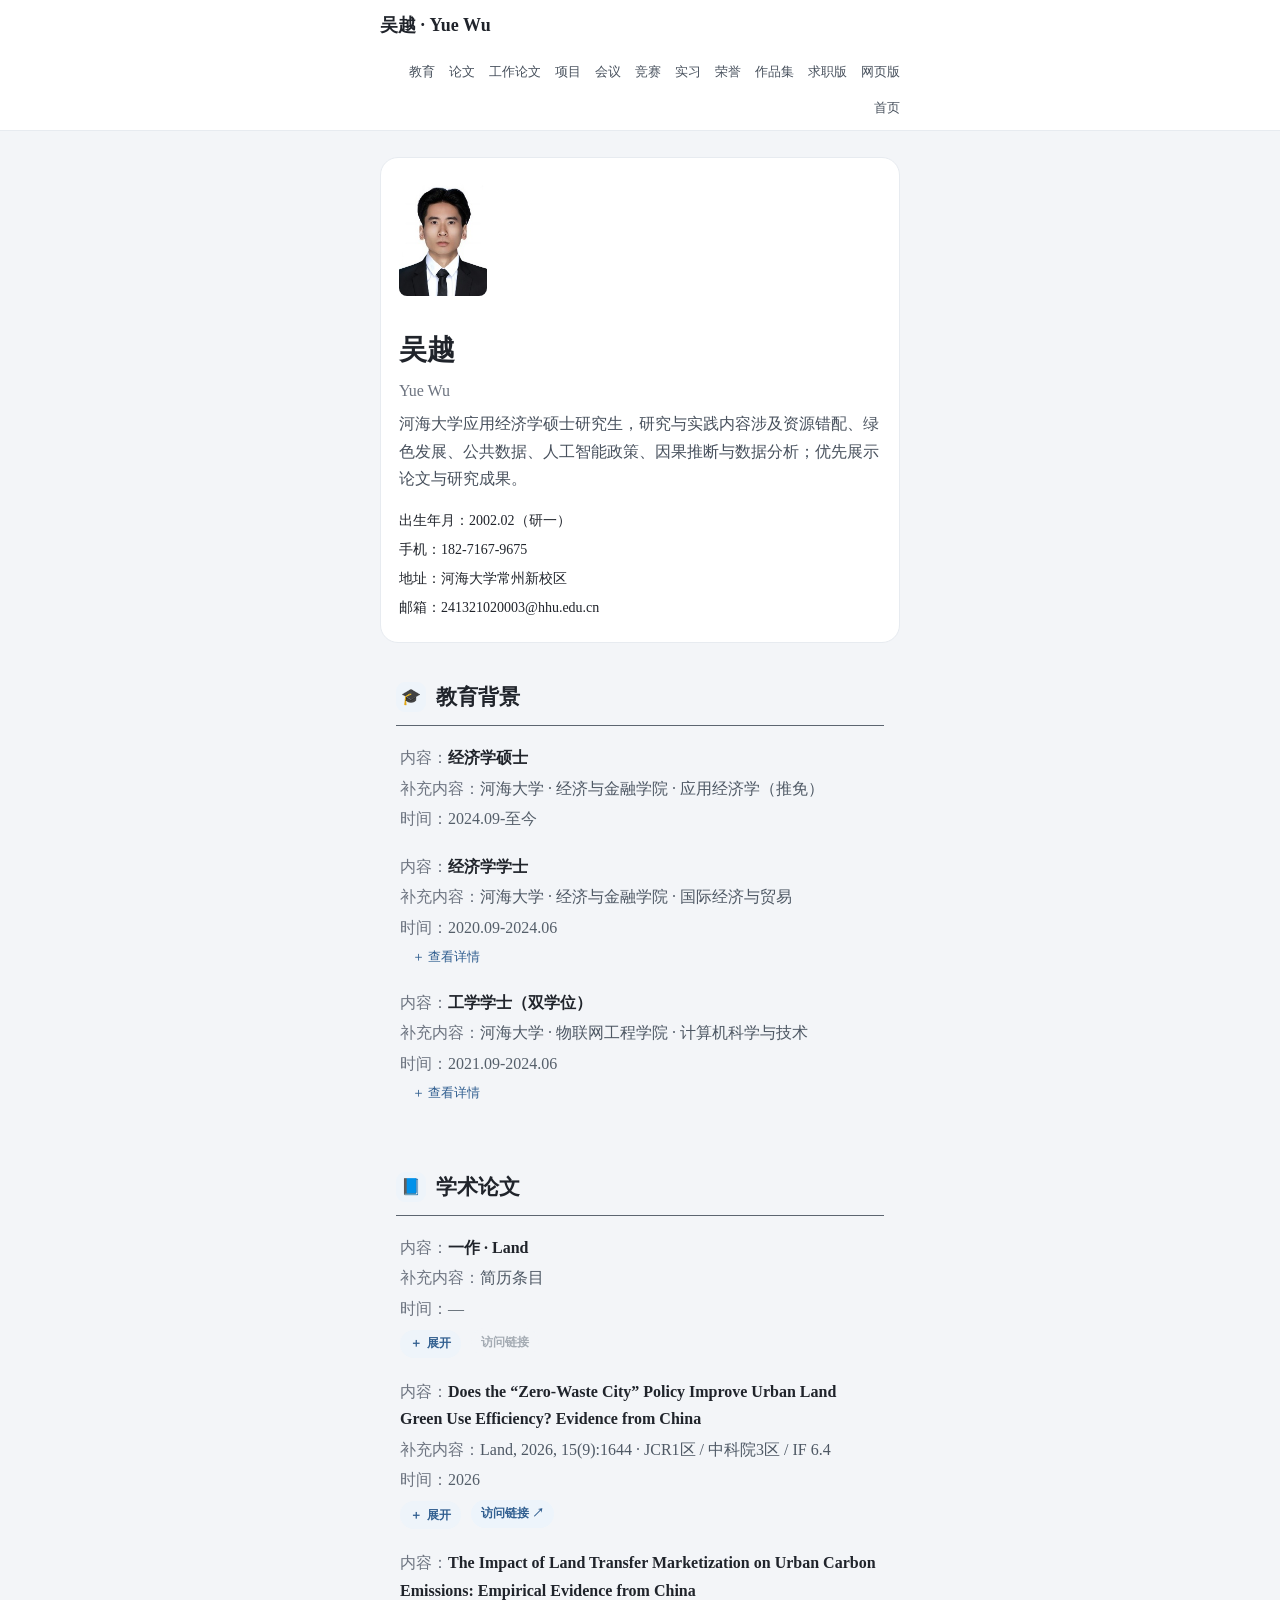
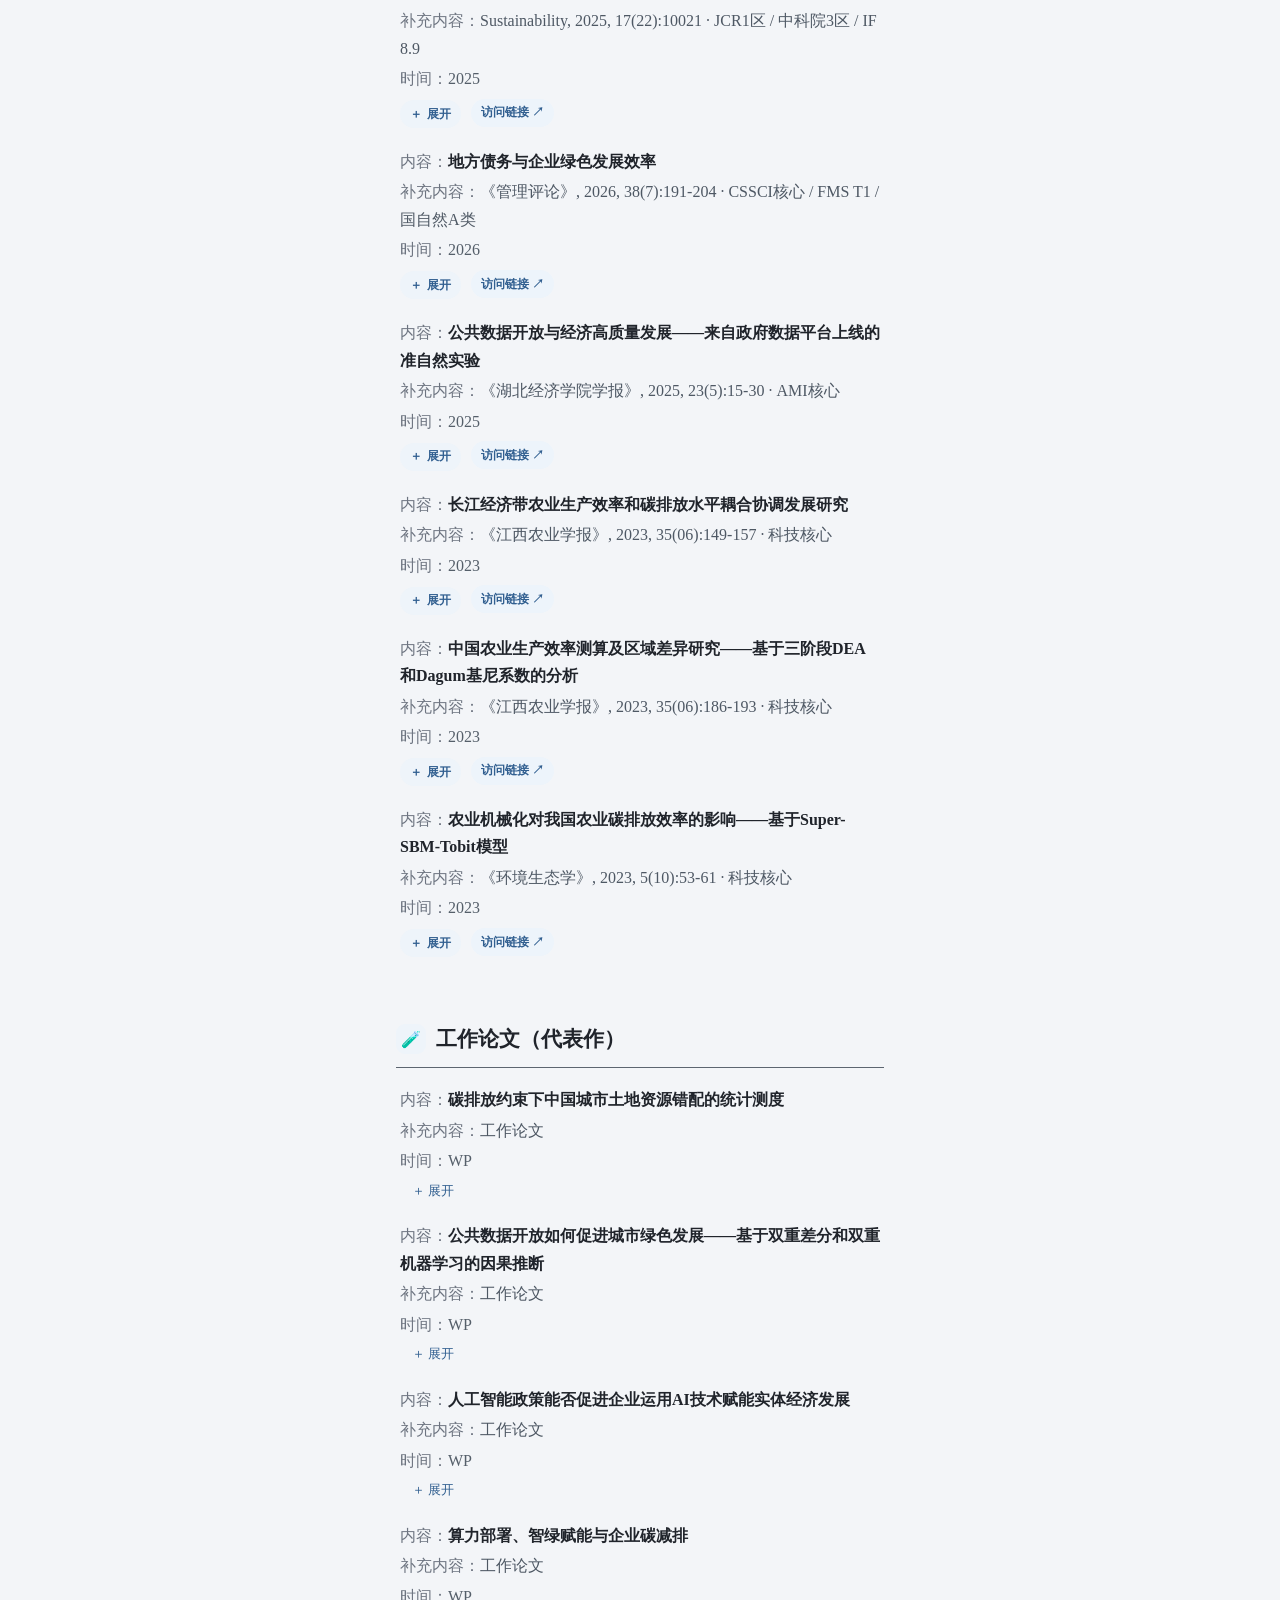
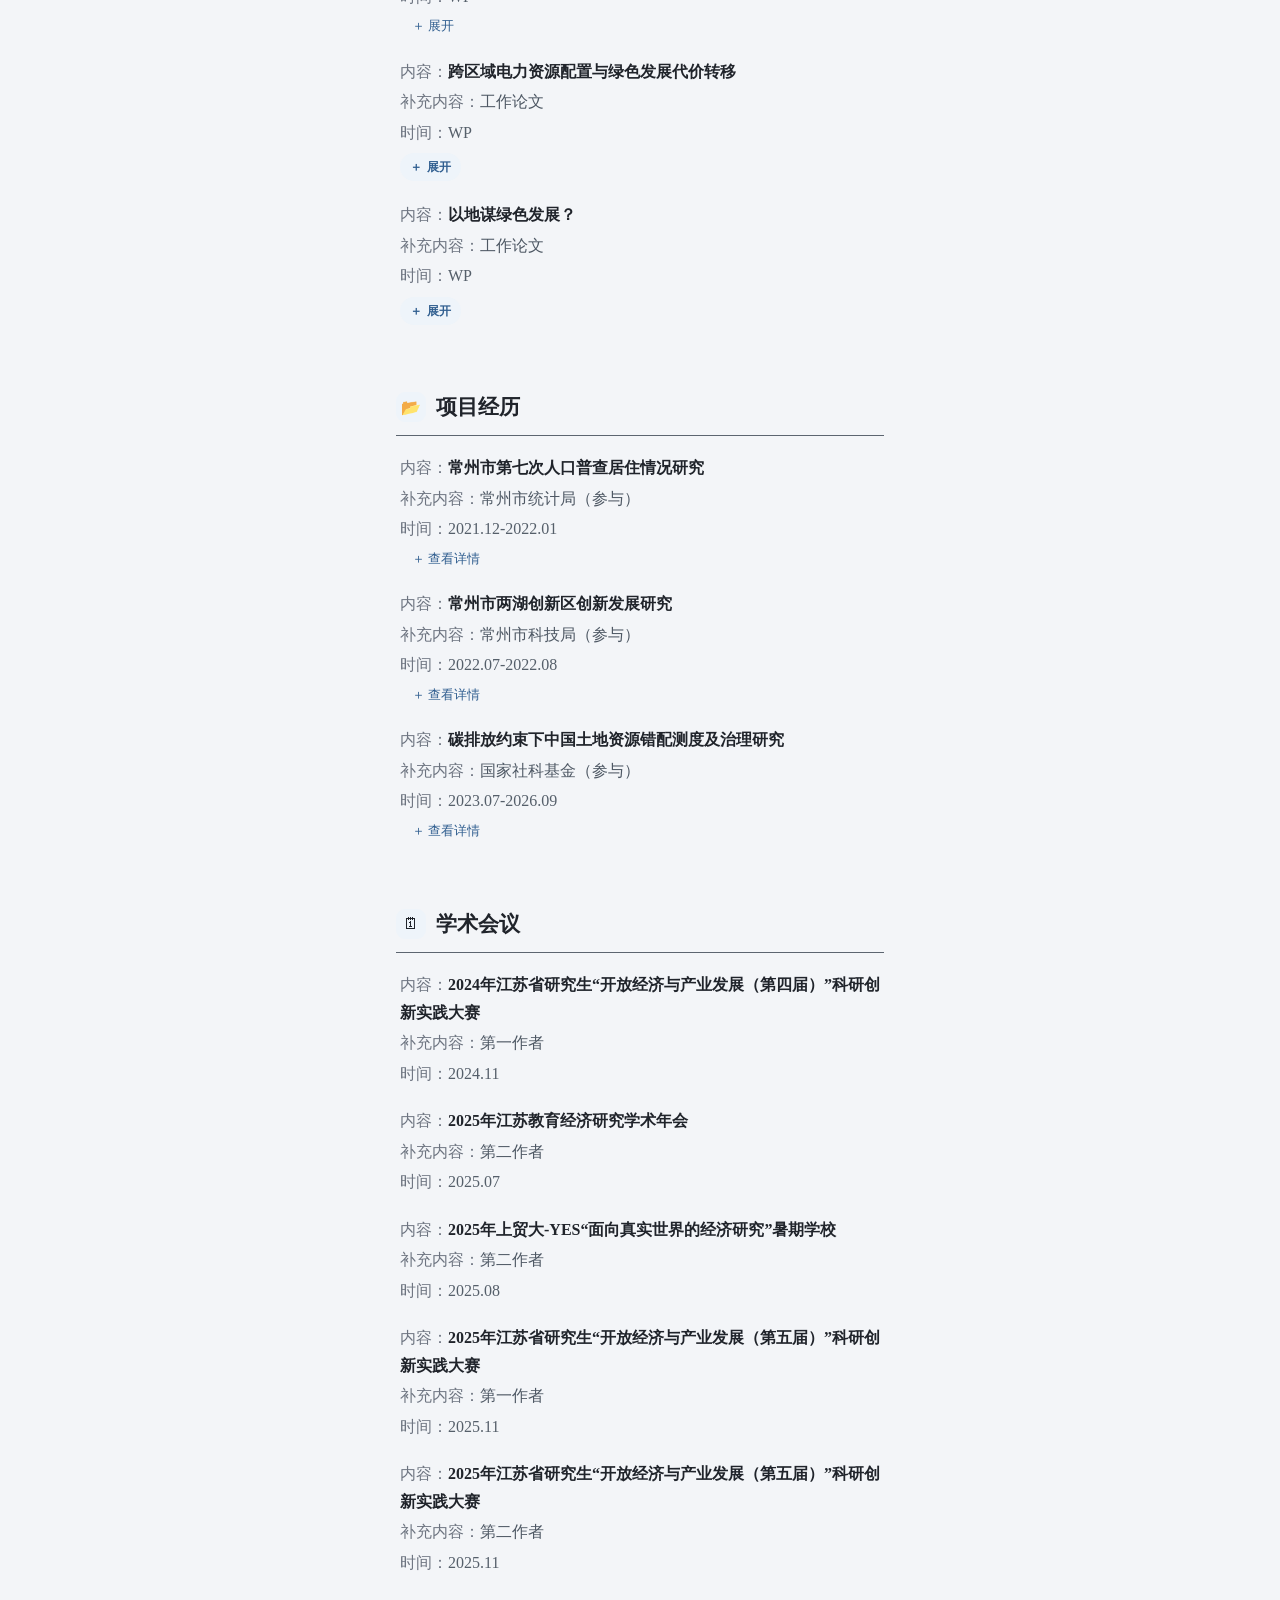
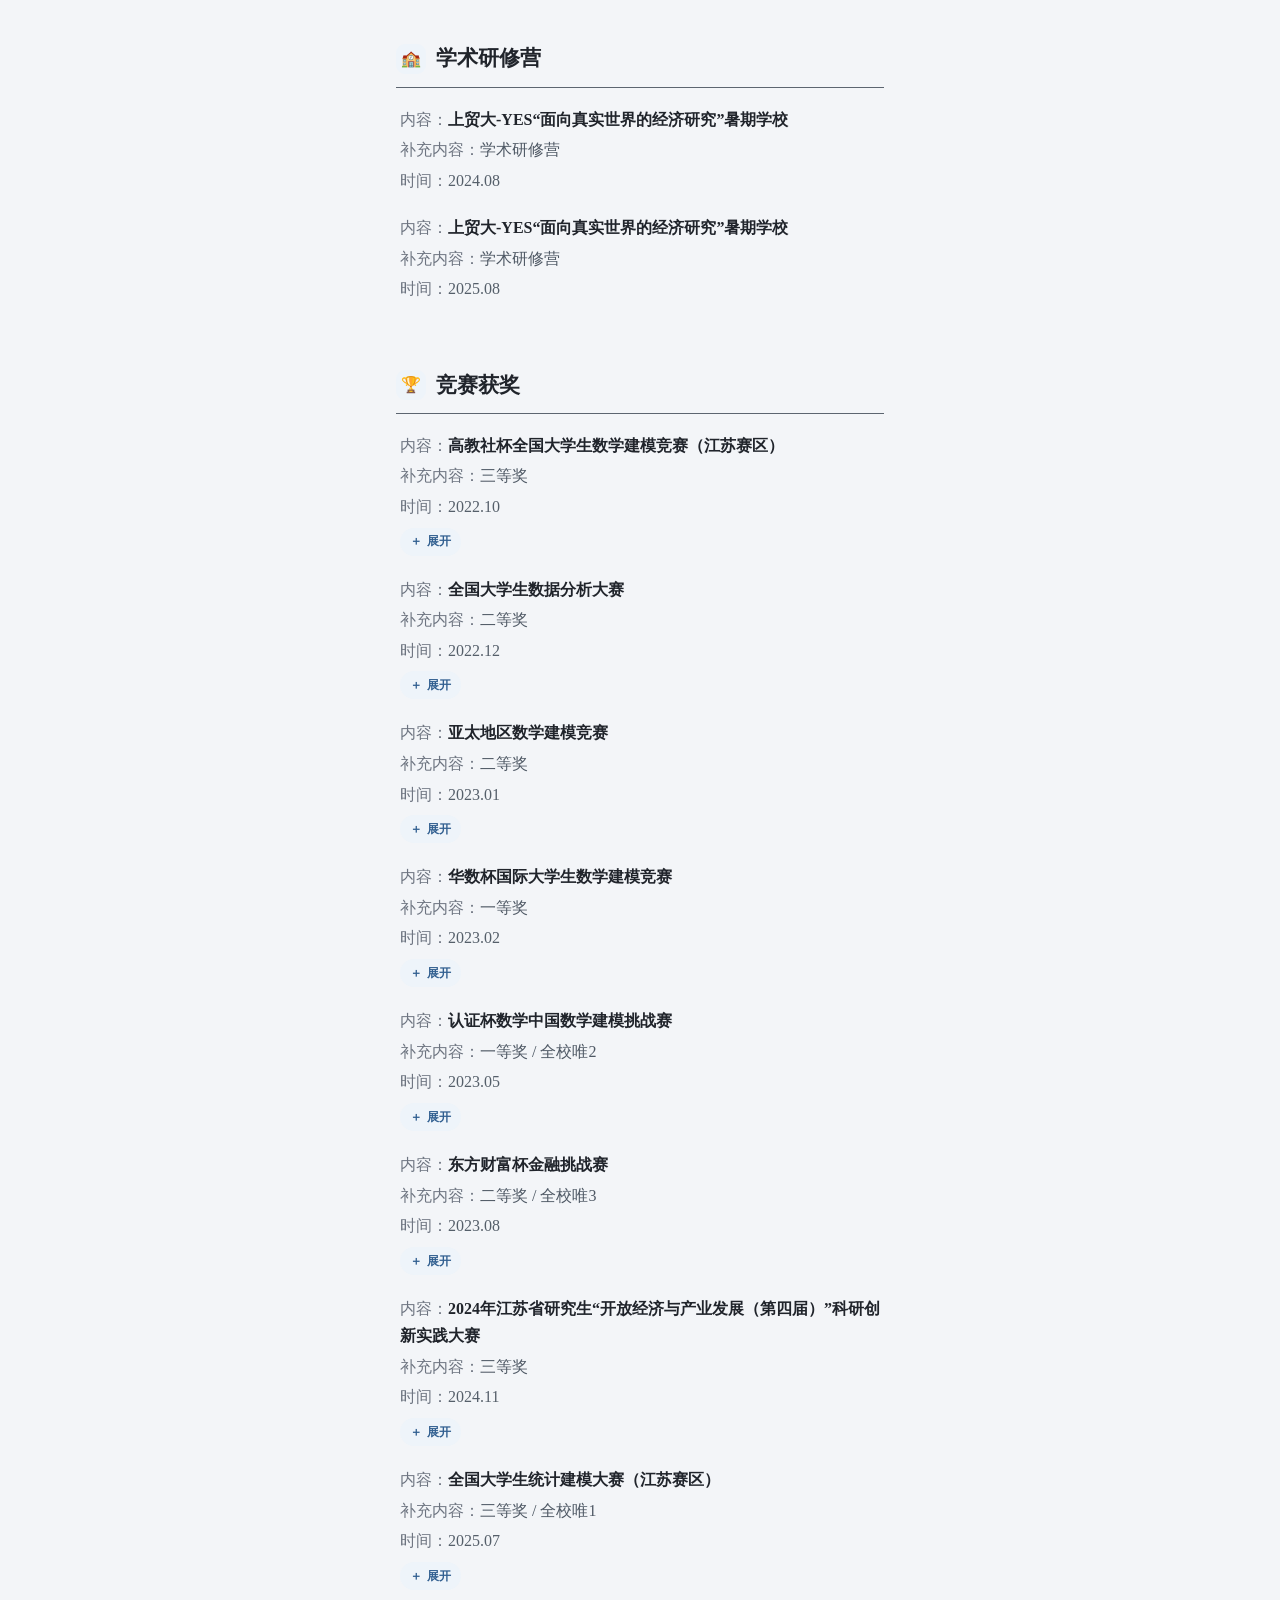
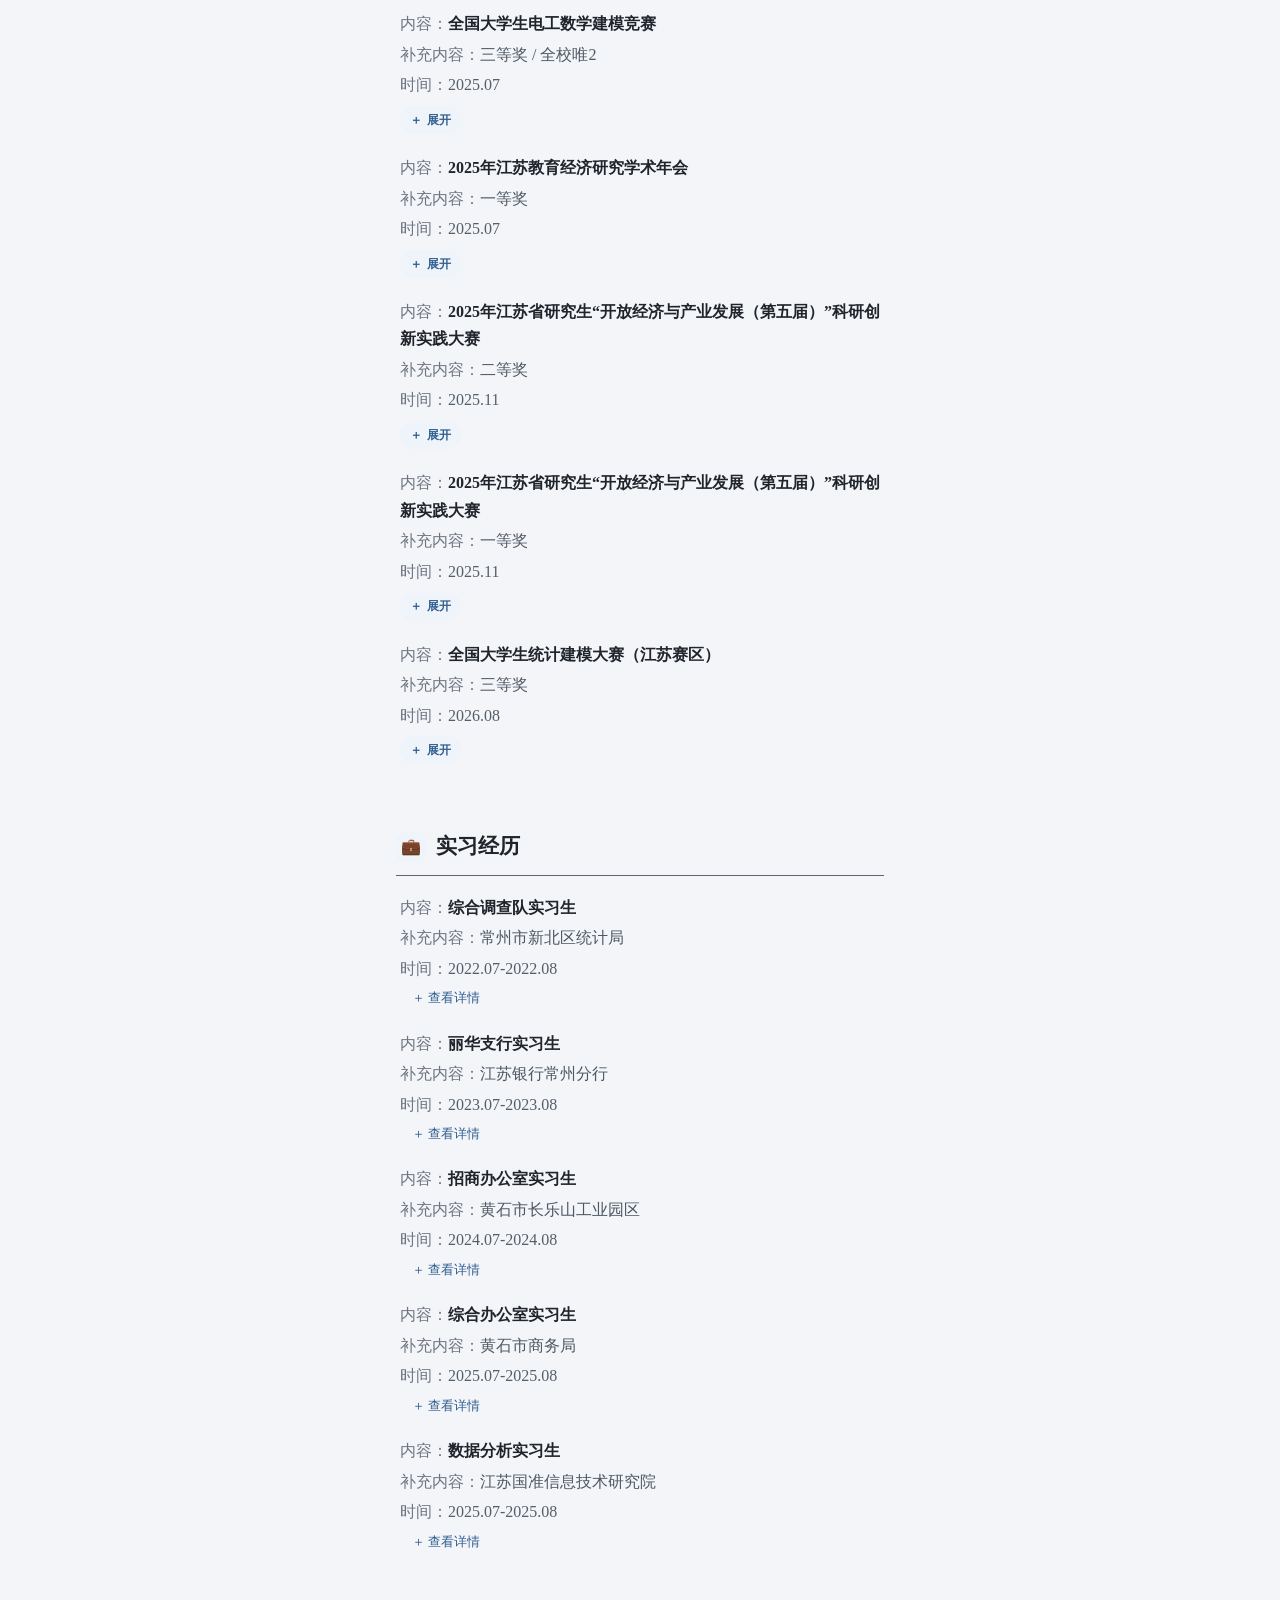
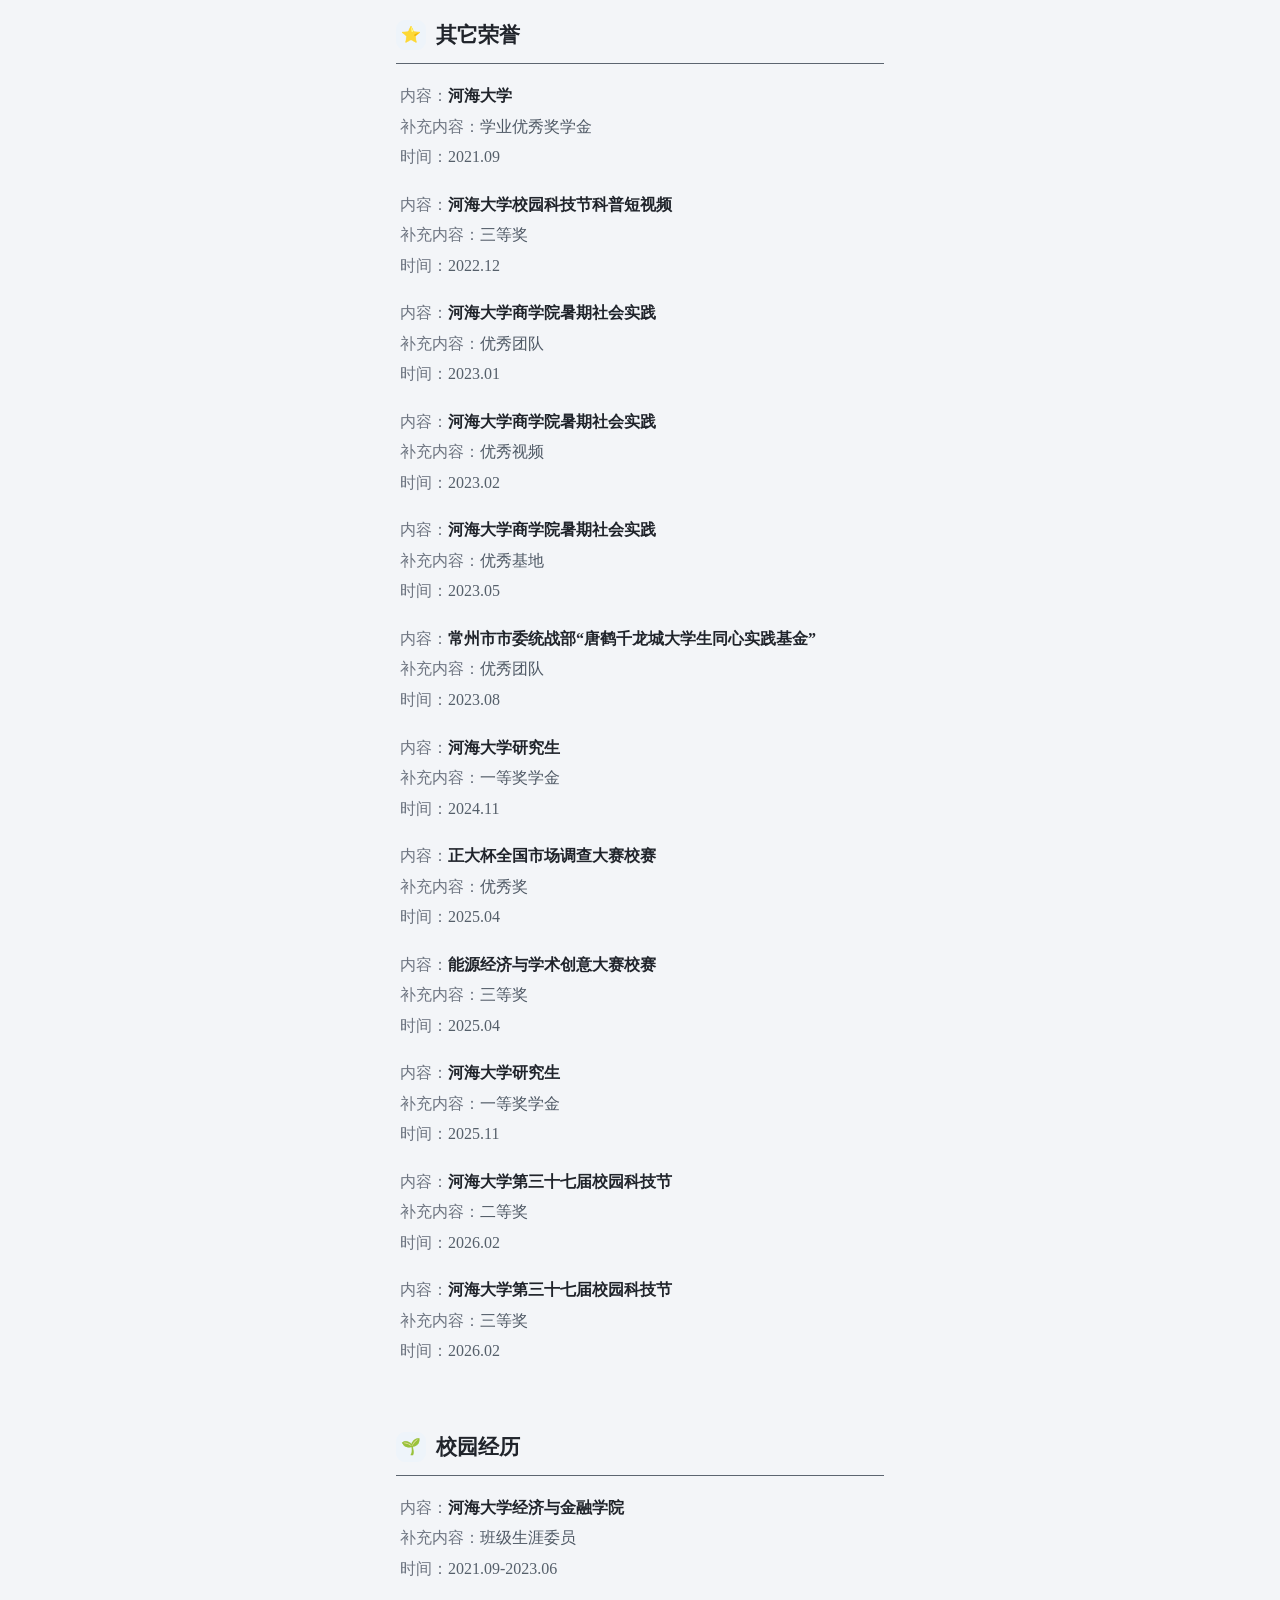
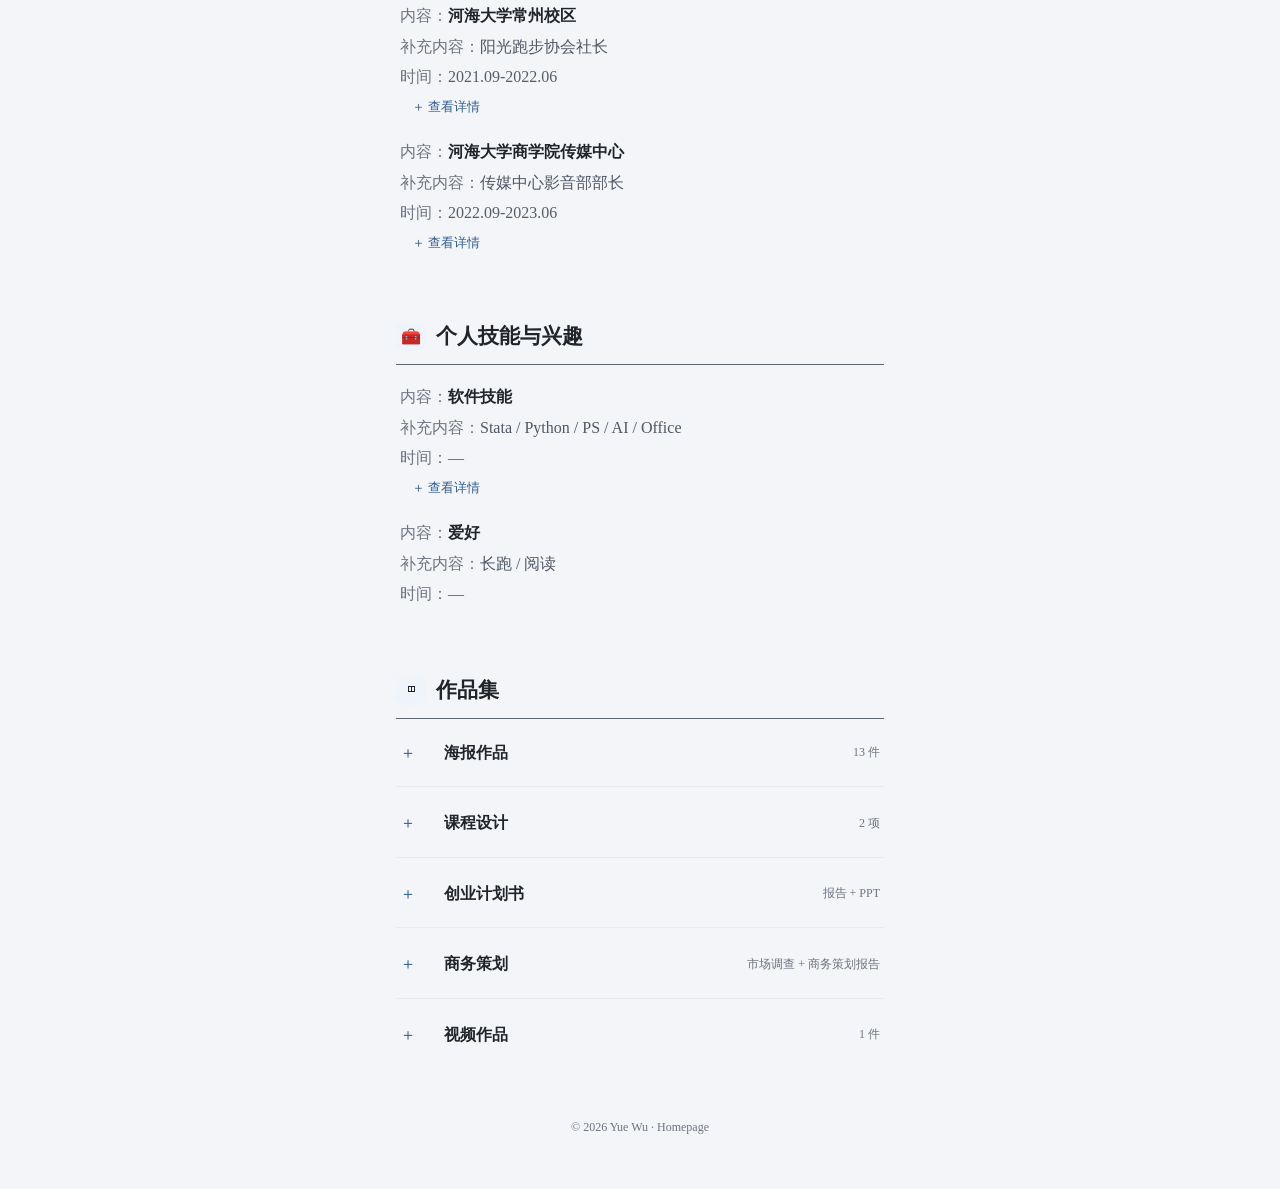
==== commit 1af9e074: "Add files via upload" ====
--- a/academic-mobile.html
+++ b/academic-mobile.html
@@ -193,72 +193,72 @@
 <div class="list-head">
 <div>内容</div><div>补充内容</div><div>时间</div>
 </div>
-<article class="item">
+<article class="item" data-working-paper-id="working-paper-01">
 <div class="item-grid">
 <div class="col content">碳排放约束下中国城市土地资源错配的统计测度</div>
 <div class="col sub">工作论文</div>
 <div class="col time">WP</div>
 </div>
 <details class="detail-box">
-<summary>查看详情</summary>
+<summary>展开</summary>
 <div class="detail-content">
 <p>主要内容：拓展HK模型，建立数理模型；搜集《中国城市统计年鉴》《中国城市建设统计年鉴》、国家统计局网站、各省历年《统计年鉴》及地级市统计公报等数据；开展数值测算与时空演变分析，包括泰尔指数、收敛与马尔科夫转移概率。</p>
 </div>
 </details>
 </article>
-<article class="item">
+<article class="item" data-working-paper-id="working-paper-02">
 <div class="item-grid">
 <div class="col content">公共数据开放如何促进城市绿色发展——基于双重差分和双重机器学习的因果推断</div>
 <div class="col sub">工作论文</div>
 <div class="col time">WP</div>
 </div>
 <details class="detail-box">
-<summary>查看详情</summary>
+<summary>展开</summary>
 <div class="detail-content">
 <p>主要内容：搜集相关数据，使用MATLAB基于Super-SBM-GML模型测算城市GTFP水平；基于DID框架进行基准回归、识别检验、稳健性检验、机制分析与异质性分析。</p>
 </div>
 </details>
 </article>
-<article class="item">
+<article class="item" data-working-paper-id="working-paper-03">
 <div class="item-grid">
 <div class="col content">人工智能政策能否促进企业运用AI技术赋能实体经济发展</div>
 <div class="col sub">工作论文</div>
 <div class="col time">WP</div>
 </div>
 <details class="detail-box">
-<summary>查看详情</summary>
+<summary>展开</summary>
 <div class="detail-content">
 <p>主要内容：基于专利引用和本地部署Qwen大模型识别企业运用AI技术赋能实体经济发展，并基于DID框架进行实证分析；基于企业财务报表附注、企业线上招聘数据与文本分析模型，测算企业AI资产投资与AI人力招聘；从高管意识、资本投入、人力投入三个方面分析影响路径。</p>
 </div>
 </details>
 </article>
-<article class="item">
+<article class="item" data-working-paper-id="working-paper-04">
 <div class="item-grid">
 <div class="col content">算力部署、智绿赋能与企业碳减排</div>
 <div class="col sub">工作论文</div>
 <div class="col time">WP</div>
 </div>
 <details class="detail-box">
-<summary>查看详情</summary>
+<summary>展开</summary>
 <div class="detail-content">
 <p>主要内容：基于EDGAR碳排放遥感数据及上市公司母子公司地理位置测算企业周边碳排放；基于专利引用数据识别企业申请绿色技术且引用AI技术的情况，刻画“智绿赋能”；基于企业部署互联网数据中心构建准自然实验。</p>
 </div>
 </details>
 </article>
-<article class="item">
+<article class="item" data-working-paper-id="working-paper-05">
 <div class="item-grid">
 <div class="col content">跨区域电力资源配置与绿色发展代价转移</div>
 <div class="col sub">工作论文</div>
 <div class="col time">WP</div>
 </div>
-</article>
-<article class="item">
+<div class="item-actions"><details class="detail-box"><summary>展开</summary><div class="detail-content"><p>详细内容待补充。</p></div></details></div></article>
+<article class="item" data-working-paper-id="working-paper-06">
 <div class="item-grid">
 <div class="col content">以地谋绿色发展？</div>
 <div class="col sub">工作论文</div>
 <div class="col time">WP</div>
 </div>
-</article>
+<div class="item-actions"><details class="detail-box"><summary>展开</summary><div class="detail-content"><p>详细内容待补充。</p></div></details></div></article>
 </div>
 </section>
 <section class="section" id="projects">
@@ -811,12 +811,12 @@
 <div class="portfolio-item-main">
 <div>
 <h3>海报作品 01</h3>
-<p>Poster / Visual Design</p>
-</div>
-<span class="portfolio-status">待上传</span>
-</div>
-<div class="portfolio-actions">
-<span class="portfolio-disabled" data-work-id="poster-01">链接待补充</span>
+<p>Poster / Visual Design · GitHub</p>
+</div>
+<span class="portfolio-status">已上传</span>
+</div>
+<div class="portfolio-actions">
+<a class="action-link direct-link" data-work-id="poster-01" href="https://github.com/YueWuHHU/portfolio/blob/main/posters/poster-01-1.jpg" rel="noreferrer" target="_blank">访问作品 ↗</a>
 </div>
 </article>
 <article class="portfolio-item">
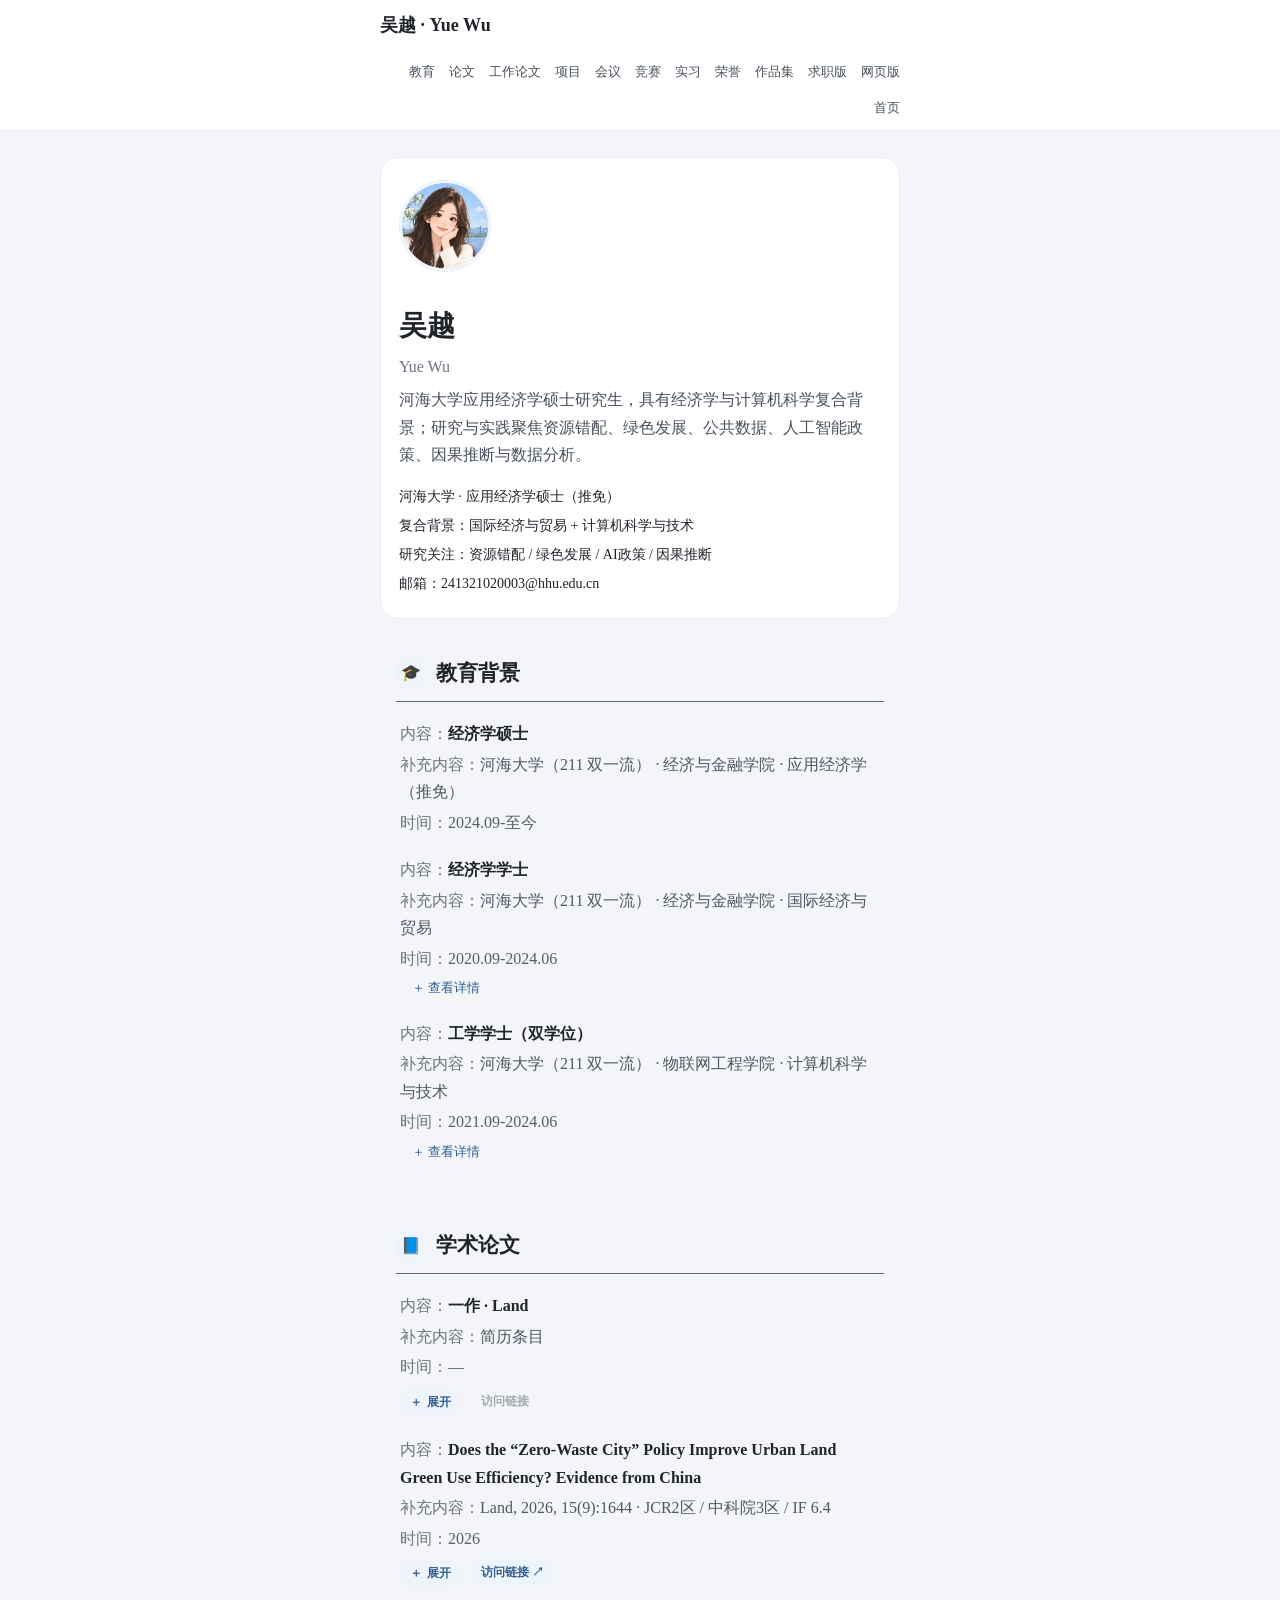
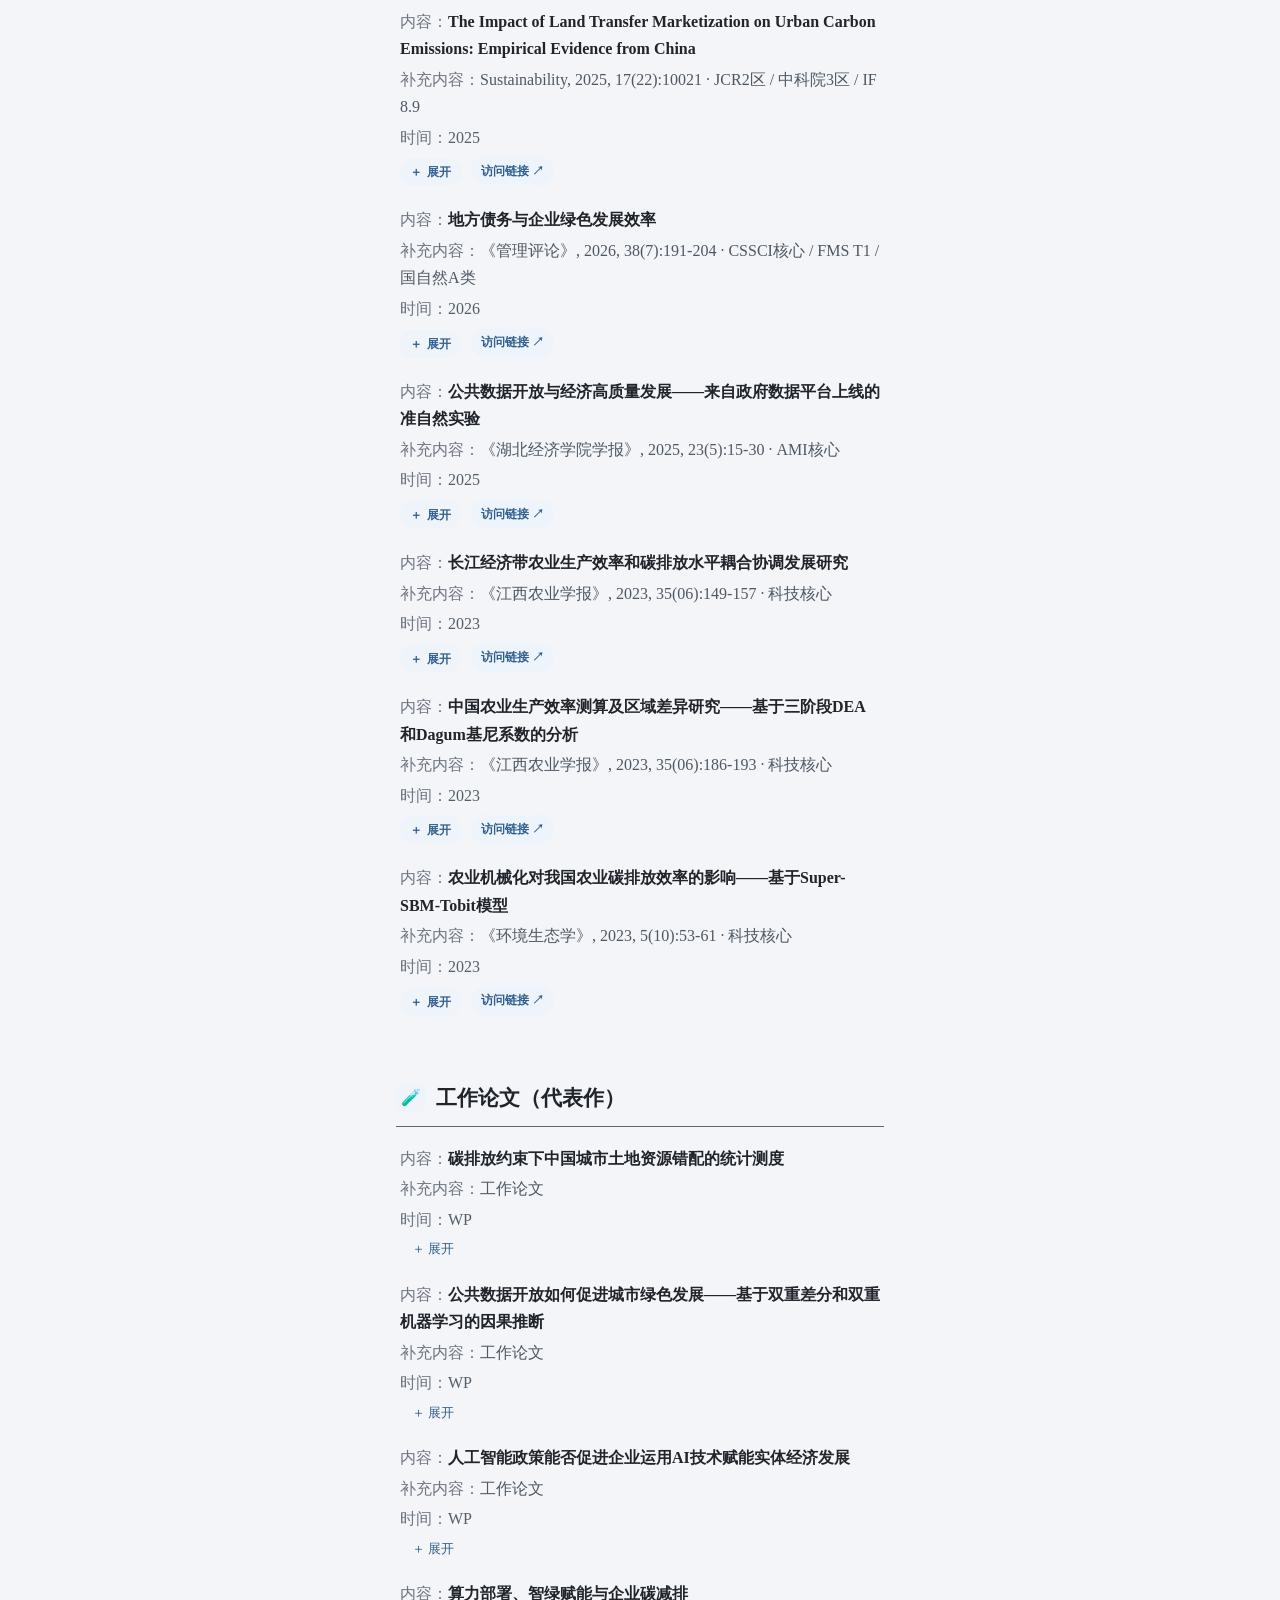
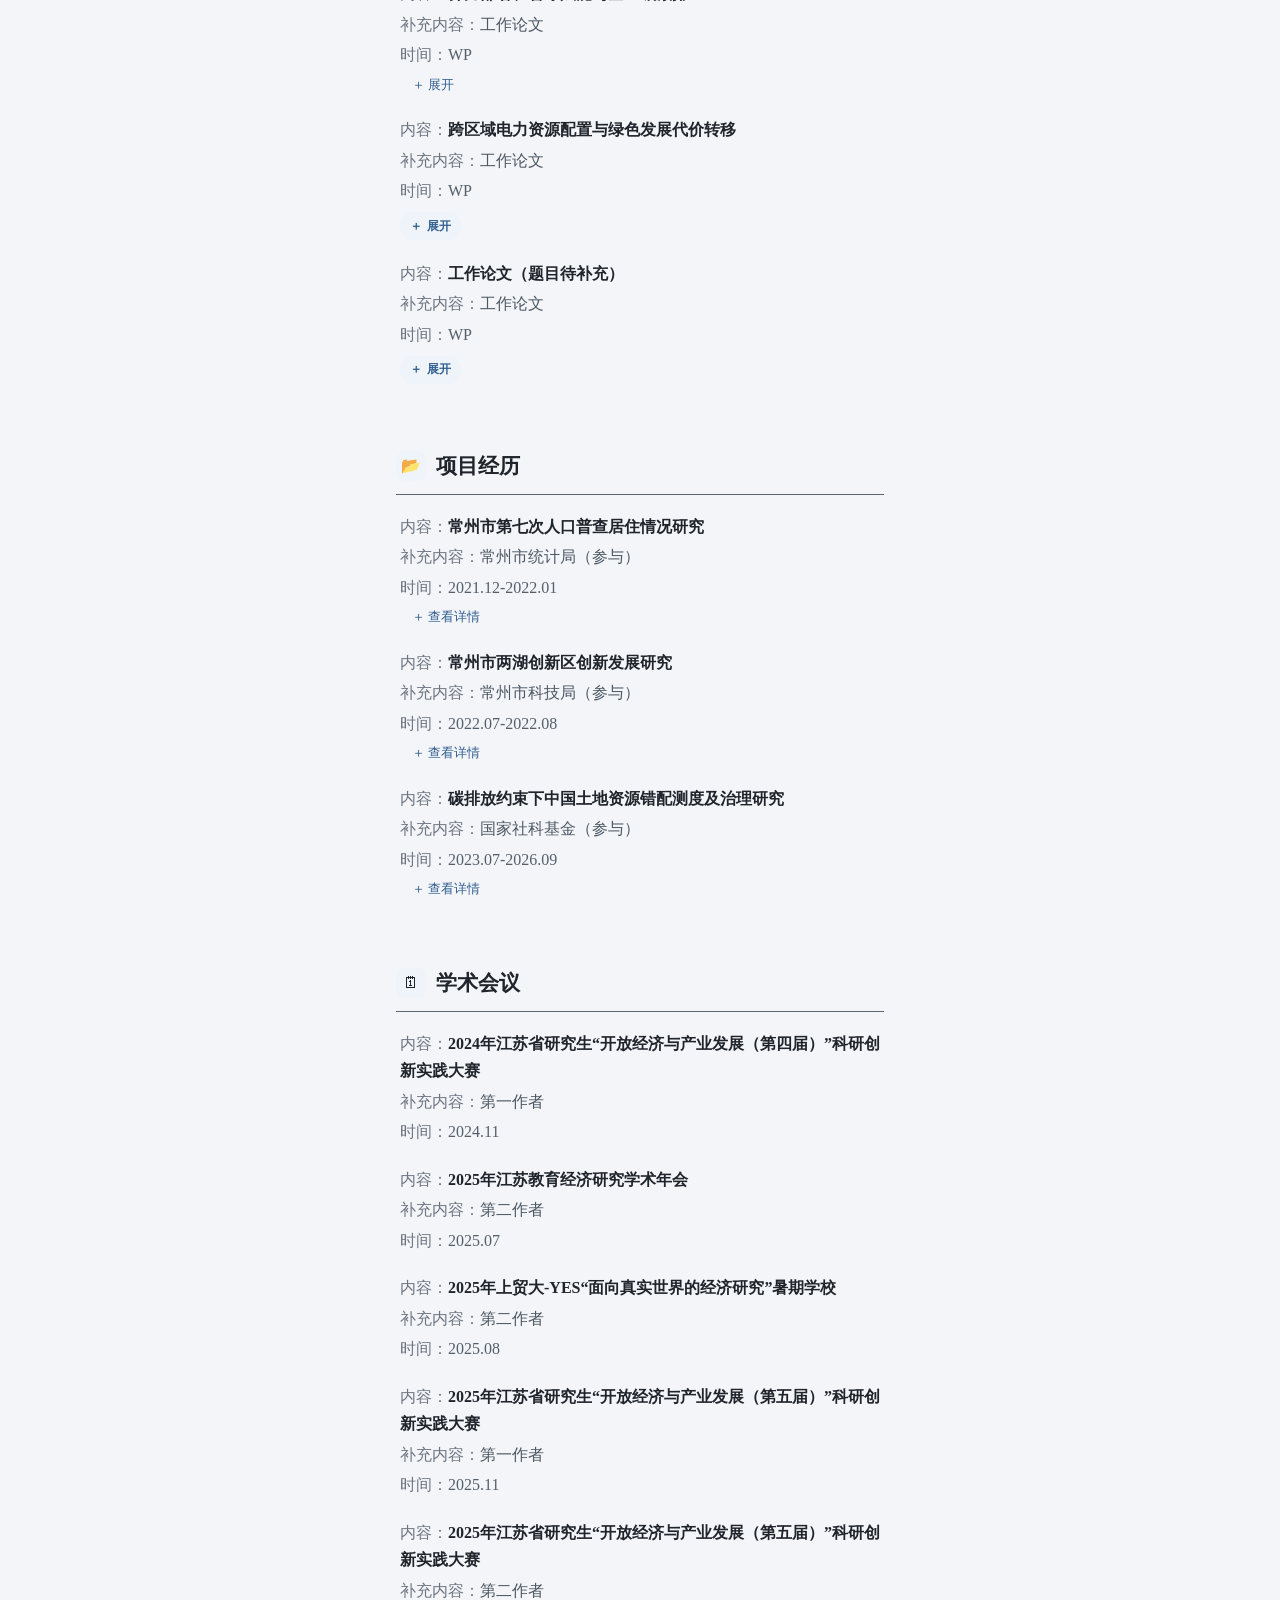
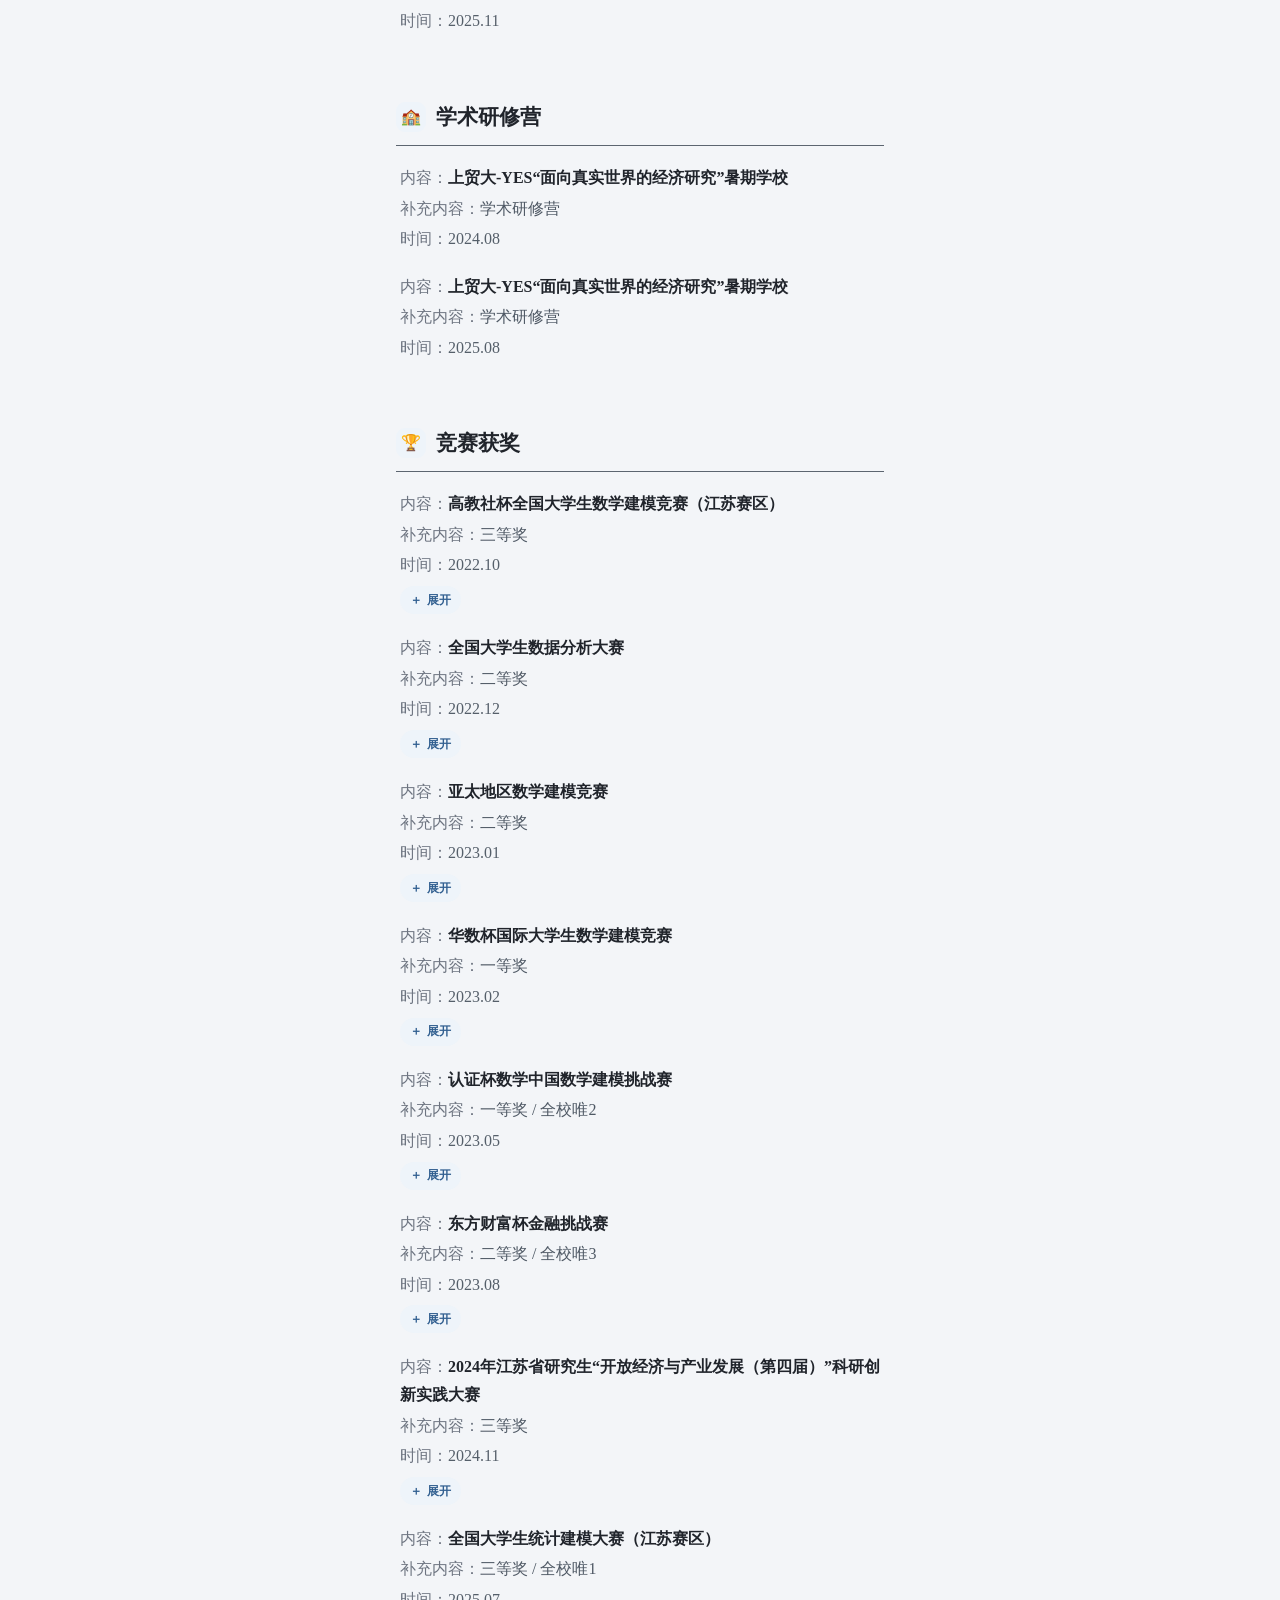
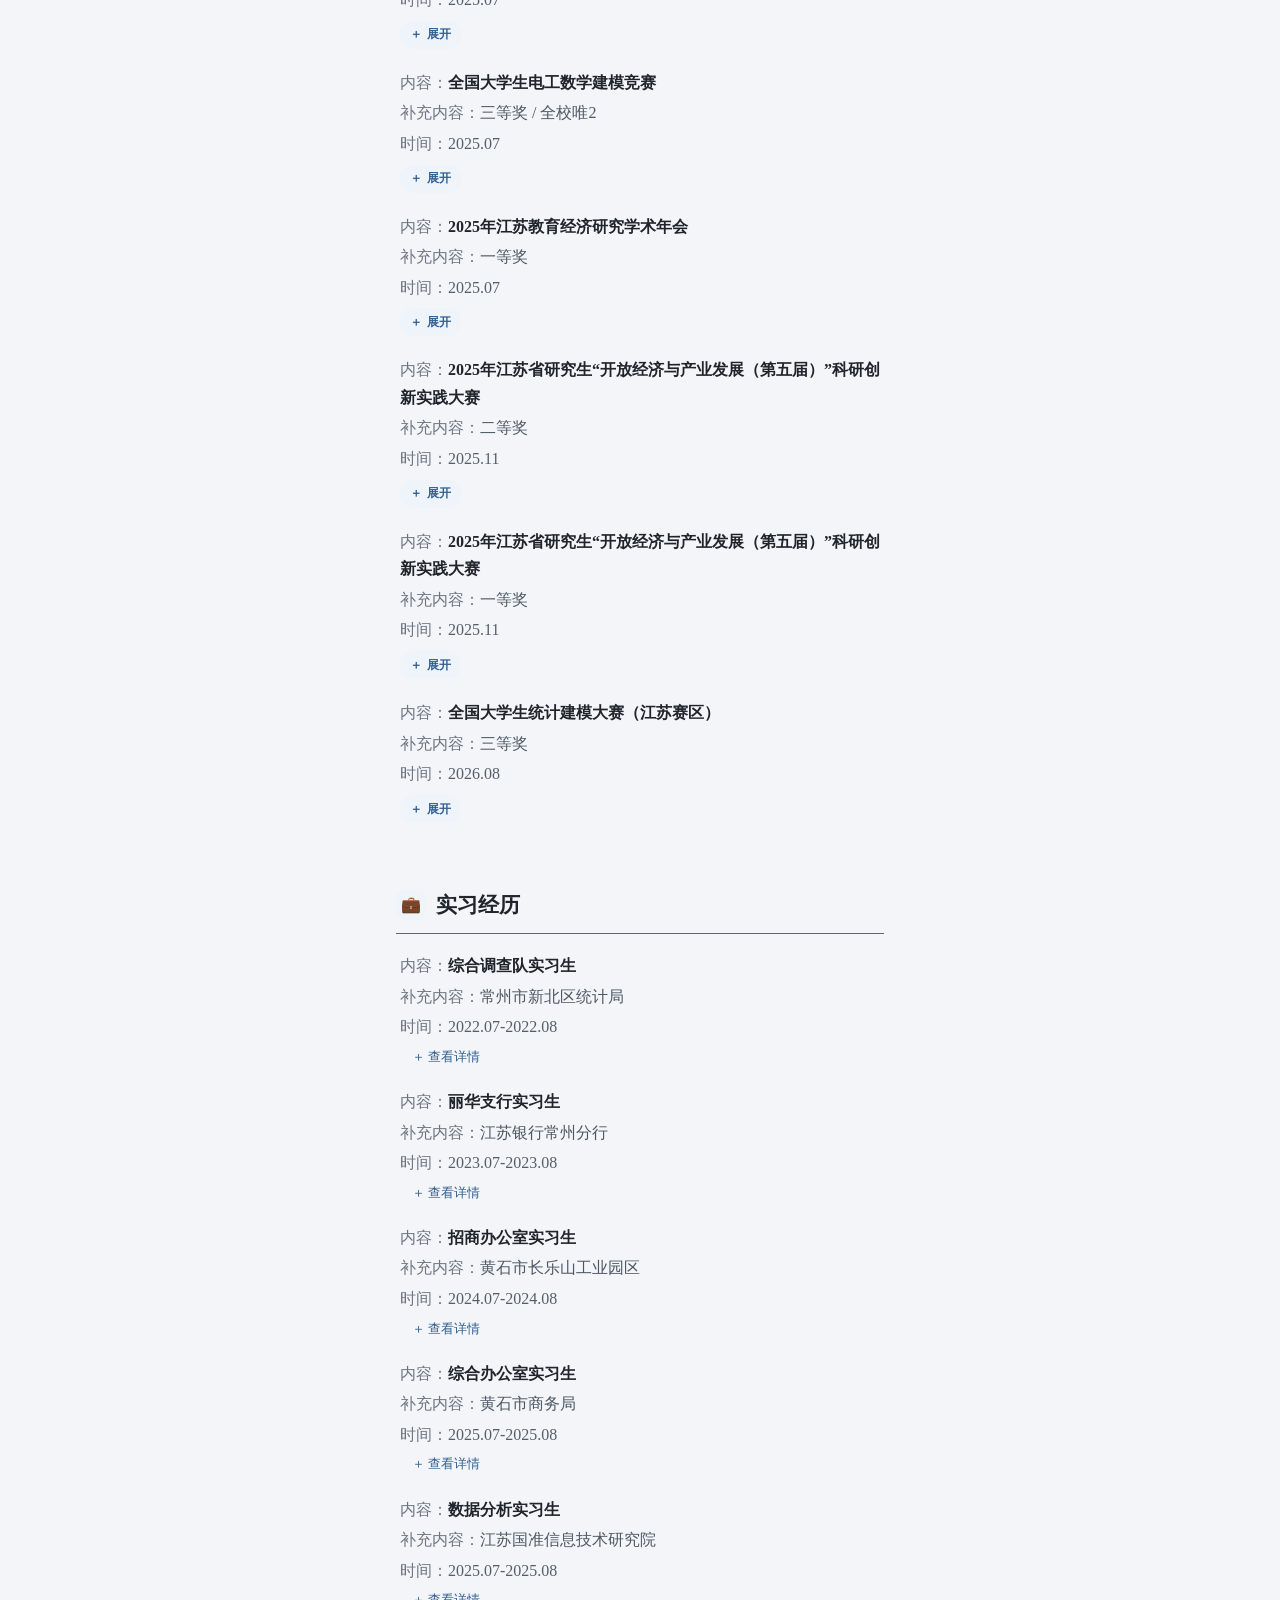
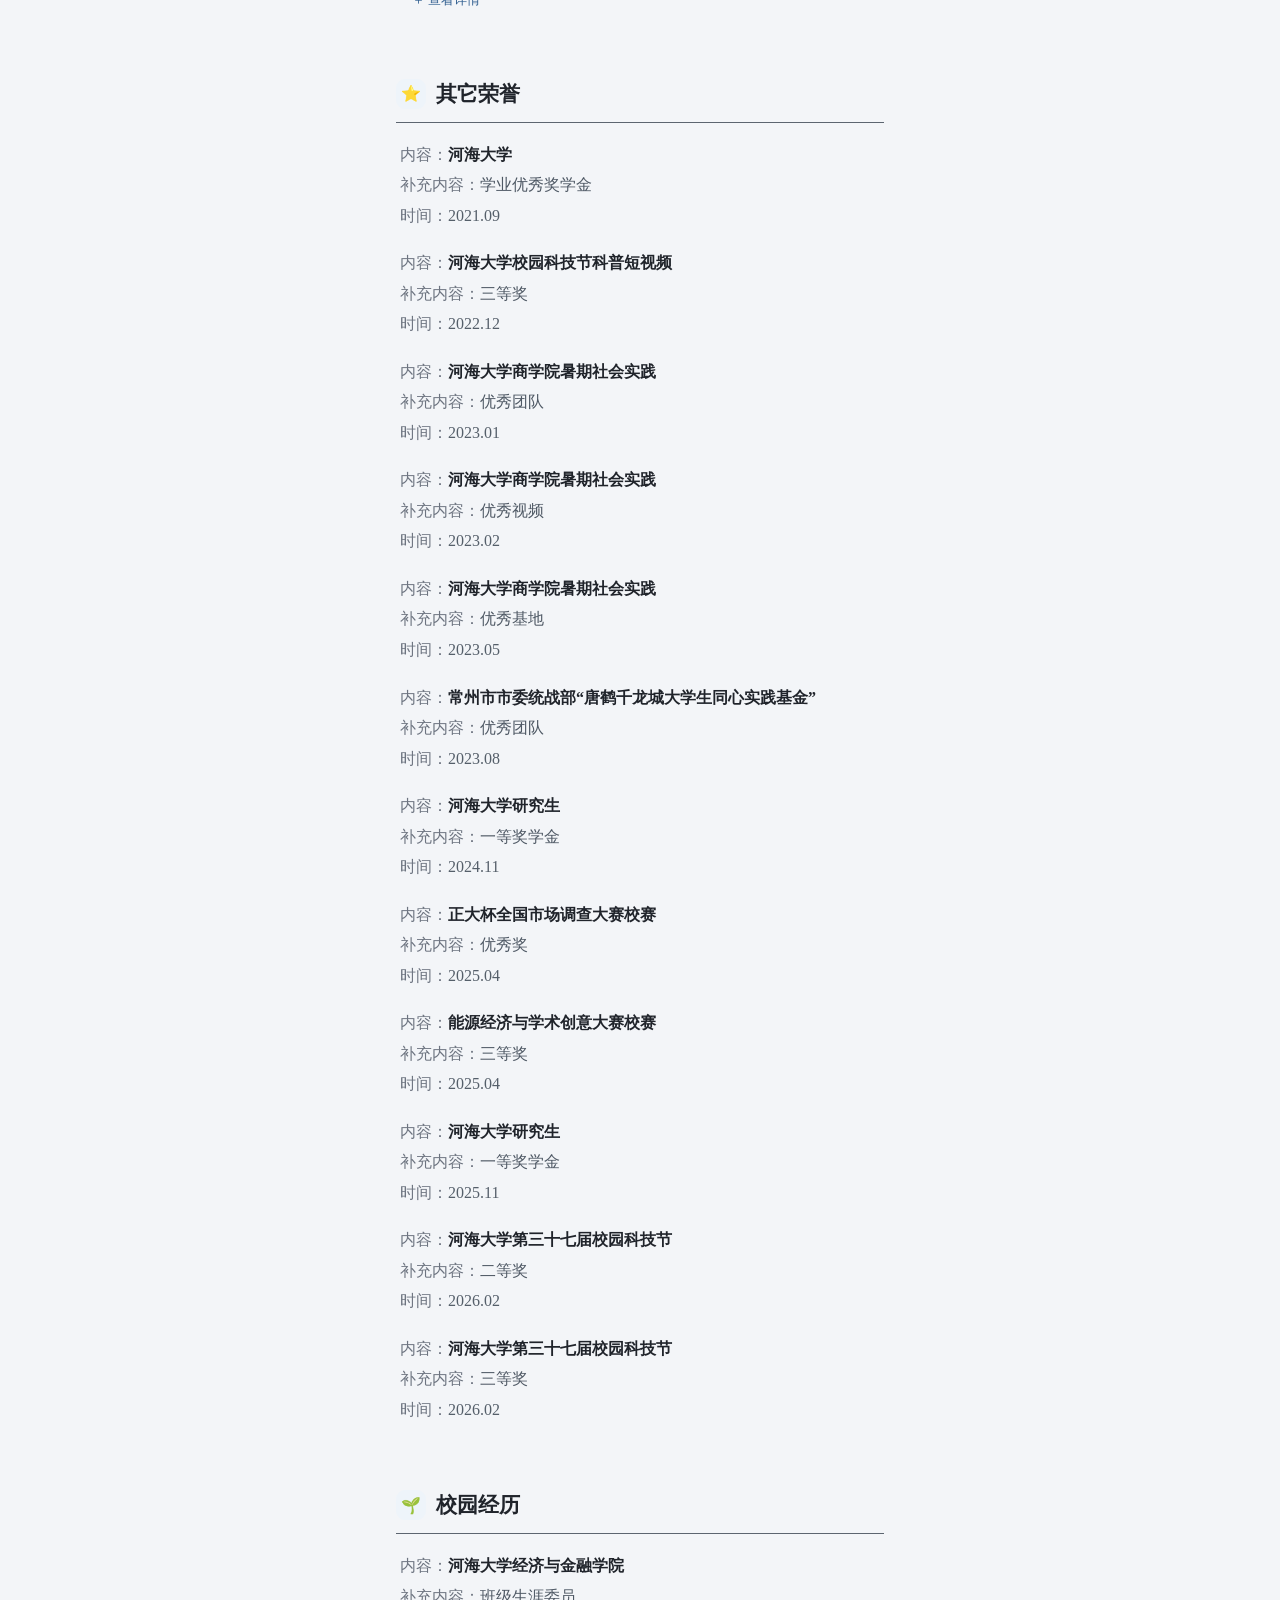
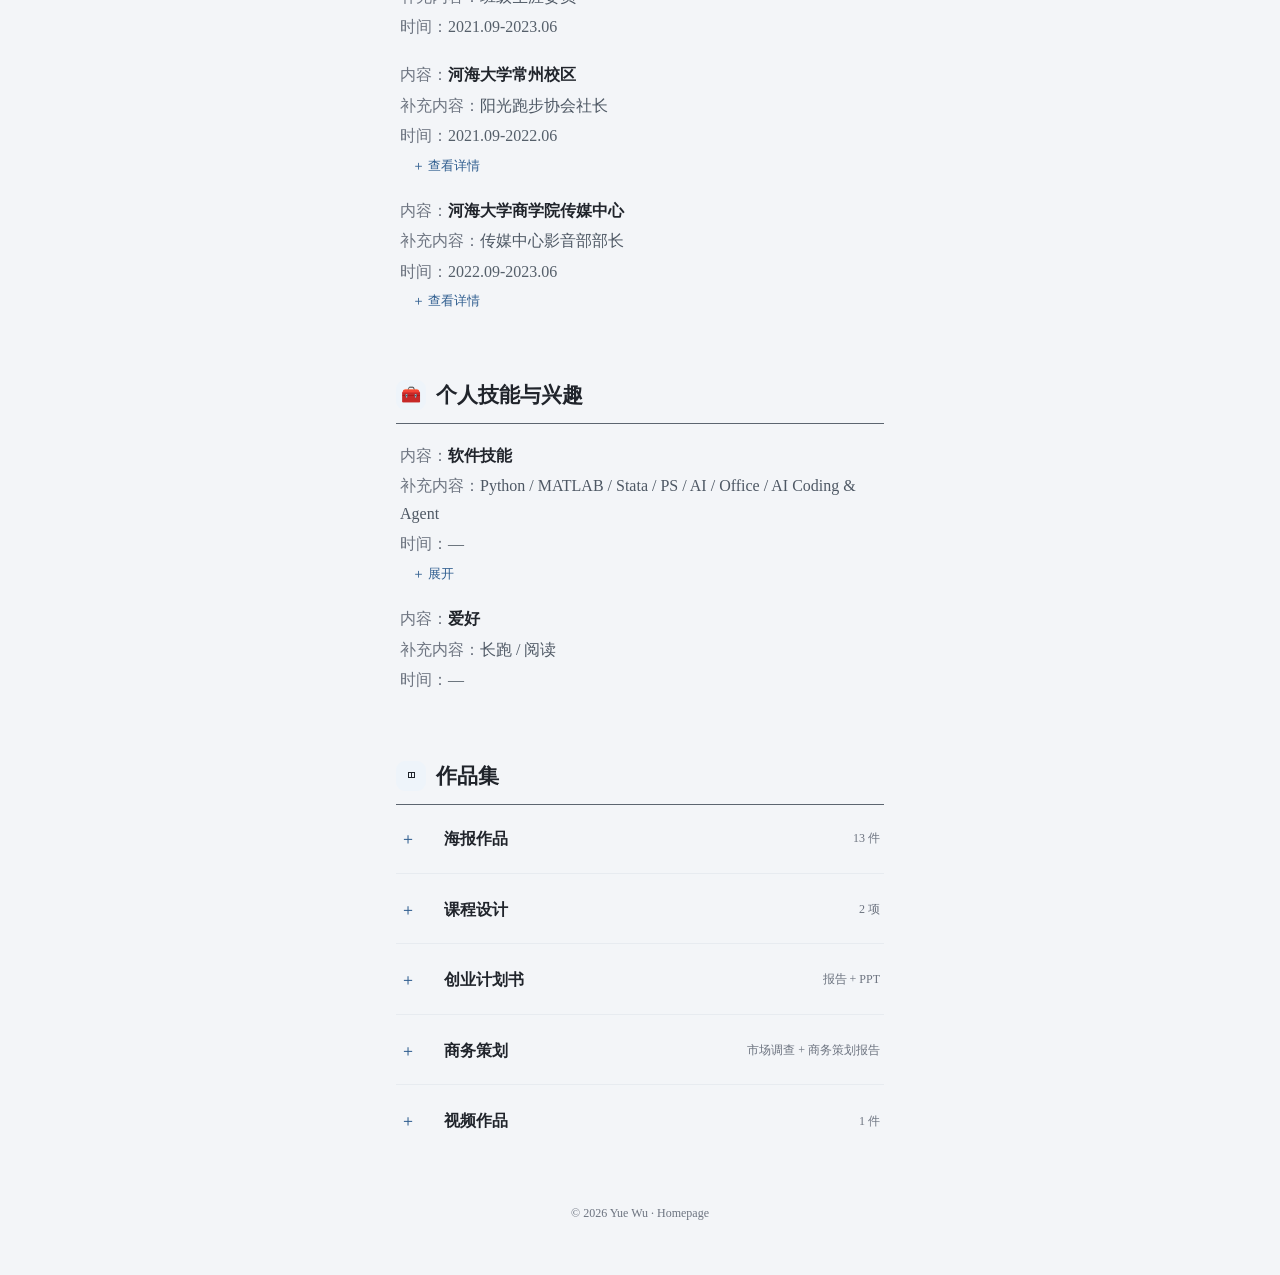
==== commit ed409948: "1.3" ====
--- a/academic-mobile.html
+++ b/academic-mobile.html
@@ -23,13 +23,8 @@
 <section class="hero">
 <div>
 <h1>吴越 <span>Yue Wu</span></h1>
-<p class="lead">河海大学应用经济学硕士研究生，研究与实践内容涉及资源错配、绿色发展、公共数据、人工智能政策、因果推断与数据分析；优先展示论文与研究成果。</p>
-<div class="meta-grid">
-<div>出生年月：2002.02（研一）</div>
-<div>手机：182-7167-9675</div>
-<div>地址：河海大学常州新校区</div>
-<div>邮箱：241321020003@hhu.edu.cn</div>
-</div>
+<p class="lead">河海大学应用经济学硕士研究生，具有经济学与计算机科学复合背景；研究与实践聚焦资源错配、绿色发展、公共数据、人工智能政策、因果推断与数据分析。</p>
+<div class="meta-grid"><div>河海大学 · 应用经济学硕士（推免）</div><div>复合背景：国际经济与贸易 + 计算机科学与技术</div><div>研究关注：资源错配 / 绿色发展 / AI政策 / 因果推断</div><div>邮箱：241321020003@hhu.edu.cn</div></div>
 </div>
 <img alt="吴越" class="hero-avatar" src="avatar.jpg"/>
 </section>
@@ -45,14 +40,14 @@
 <article class="item">
 <div class="item-grid">
 <div class="col content">经济学硕士</div>
-<div class="col sub">河海大学 · 经济与金融学院 · 应用经济学（推免）</div>
+<div class="col sub">河海大学（211 双一流） · 经济与金融学院 · 应用经济学（推免）</div>
 <div class="col time">2024.09-至今</div>
 </div>
 </article>
 <article class="item">
 <div class="item-grid">
 <div class="col content">经济学学士</div>
-<div class="col sub">河海大学 · 经济与金融学院 · 国际经济与贸易</div>
+<div class="col sub">河海大学（211 双一流） · 经济与金融学院 · 国际经济与贸易</div>
 <div class="col time">2020.09-2024.06</div>
 </div>
 <details class="detail-box">
@@ -65,7 +60,7 @@
 <article class="item">
 <div class="item-grid">
 <div class="col content">工学学士（双学位）</div>
-<div class="col sub">河海大学 · 物联网工程学院 · 计算机科学与技术</div>
+<div class="col sub">河海大学（211 双一流） · 物联网工程学院 · 计算机科学与技术</div>
 <div class="col time">2021.09-2024.06</div>
 </div>
 <details class="detail-box">
@@ -101,7 +96,7 @@
 <article class="item">
 <div class="item-grid">
 <div class="col content">Does the “Zero-Waste City” Policy Improve Urban Land Green Use Efficiency? Evidence from China</div>
-<div class="col sub">Land, 2026, 15(9):1644 · JCR1区 / 中科院3区 / IF 6.4</div>
+<div class="col sub">Land, 2026, 15(9):1644 · JCR2区 / 中科院3区 / IF 6.4</div>
 <div class="col time">2026</div>
 </div>
 <div class="item-actions"><details class="detail-box">
@@ -109,11 +104,11 @@
 <div class="detail-content">
 <p>主要负责：搜集相关数据，并使用MATLAB测算城市土地绿色利用效率；基于工商注册与注销数据测算城市微观产业结构变迁；基于专利数据库筛选细分绿色专利，测算城市专项绿色技术创新水平；基于《中国城市建设年鉴》统计地级市层面的垃圾处理结构与能力变迁。</p>
 </div>
-</details><a class="action-link direct-link" data-work-id="publication-02" href="http://doi.org/10.3390/land15091644" rel="noreferrer" target="_blank">访问链接 ↗</a></div></article>
+</details><a class="action-link direct-link" data-work-id="publication-02" href="https://doi.org/10.3390/land15091644" rel="noreferrer" target="_blank">访问链接 ↗</a></div></article>
 <article class="item">
 <div class="item-grid">
 <div class="col content">The Impact of Land Transfer Marketization on Urban Carbon Emissions: Empirical Evidence from China</div>
-<div class="col sub">Sustainability, 2025, 17(22):10021 · JCR1区 / 中科院3区 / IF 8.9</div>
+<div class="col sub">Sustainability, 2025, 17(22):10021 · JCR2区 / 中科院3区 / IF 8.9</div>
 <div class="col time">2025</div>
 </div>
 <div class="item-actions"><details class="detail-box">
@@ -121,7 +116,7 @@
 <div class="detail-content">
 <p>主要负责：碳排放数据的搜集、整理与测算，以及理论模型构建；返修阶段稳健性检验等内容。</p>
 </div>
-</details><a class="action-link direct-link" data-work-id="publication-03" href="http://doi.org/10.3390/su172210021" rel="noreferrer" target="_blank">访问链接 ↗</a></div></article>
+</details><a class="action-link direct-link" data-work-id="publication-03" href="https://doi.org/10.3390/su172210021" rel="noreferrer" target="_blank">访问链接 ↗</a></div></article>
 <article class="item">
 <div class="item-grid">
 <div class="col content">地方债务与企业绿色发展效率</div>
@@ -254,11 +249,11 @@
 <div class="item-actions"><details class="detail-box"><summary>展开</summary><div class="detail-content"><p>详细内容待补充。</p></div></details></div></article>
 <article class="item" data-working-paper-id="working-paper-06">
 <div class="item-grid">
-<div class="col content">以地谋绿色发展？</div>
+<div class="col content">工作论文（题目待补充）</div>
 <div class="col sub">工作论文</div>
 <div class="col time">WP</div>
 </div>
-<div class="item-actions"><details class="detail-box"><summary>展开</summary><div class="detail-content"><p>详细内容待补充。</p></div></details></div></article>
+<div class="item-actions"><details class="detail-box"><summary>展开</summary><div class="detail-content"><p>最新简历中该条目暂未提供论文题目及主要内容，已预留展开位置，后续可直接补充。</p></div></details></div></article>
 </div>
 </section>
 <section class="section" id="projects">
@@ -776,14 +771,12 @@
 <article class="item">
 <div class="item-grid">
 <div class="col content">软件技能</div>
-<div class="col sub">Stata / Python / PS / AI / Office</div>
+<div class="col sub">Python / MATLAB / Stata / PS / AI / Office / AI Coding &amp; Agent</div>
 <div class="col time">—</div>
 </div>
 <details class="detail-box">
-<summary>查看详情</summary>
-<div class="detail-content">
-<p>熟练使用Stata和Python进行数据分析，熟练使用PS、AI制作海报，熟练使用Office办公软件。</p>
-</div>
+<summary>展开</summary>
+<div class="detail-content"><p>熟练使用Python、MATLAB、Stata开展数据处理、统计分析、计量实证及优化建模；熟悉Codex、WorkBuddy等AI Coding / Agent工具，可利用大语言模型辅助代码开发、调试、数据分析与工作流自动化；熟练使用PS、AI制作海报，并熟练掌握Office办公软件。</p></div>
 </details>
 </article>
 <article class="item">
@@ -806,164 +799,146 @@
 <span class="portfolio-title">海报作品</span>
 <span class="portfolio-count">13 件</span>
 </summary>
-<div class="portfolio-items">
-<article class="portfolio-item">
-<div class="portfolio-item-main">
-<div>
-<h3>海报作品 01</h3>
-<p>Poster / Visual Design · GitHub</p>
-</div>
-<span class="portfolio-status">已上传</span>
-</div>
-<div class="portfolio-actions">
-<a class="action-link direct-link" data-work-id="poster-01" href="https://github.com/YueWuHHU/portfolio/blob/main/posters/poster-01-1.jpg" rel="noreferrer" target="_blank">访问作品 ↗</a>
-</div>
-</article>
-<article class="portfolio-item">
-<div class="portfolio-item-main">
-<div>
-<h3>海报作品 02</h3>
-<p>Poster / Visual Design</p>
-</div>
-<span class="portfolio-status">待上传</span>
-</div>
-<div class="portfolio-actions">
-<span class="portfolio-disabled" data-work-id="poster-02">链接待补充</span>
-</div>
-</article>
-<article class="portfolio-item">
-<div class="portfolio-item-main">
-<div>
-<h3>海报作品 03</h3>
-<p>Poster / Visual Design</p>
-</div>
-<span class="portfolio-status">待上传</span>
-</div>
-<div class="portfolio-actions">
-<span class="portfolio-disabled" data-work-id="poster-03">链接待补充</span>
-</div>
-</article>
-<article class="portfolio-item">
-<div class="portfolio-item-main">
-<div>
-<h3>海报作品 04</h3>
-<p>Poster / Visual Design</p>
-</div>
-<span class="portfolio-status">待上传</span>
-</div>
-<div class="portfolio-actions">
-<span class="portfolio-disabled" data-work-id="poster-04">链接待补充</span>
-</div>
-</article>
-<article class="portfolio-item">
-<div class="portfolio-item-main">
-<div>
-<h3>海报作品 05</h3>
-<p>Poster / Visual Design</p>
-</div>
-<span class="portfolio-status">待上传</span>
-</div>
-<div class="portfolio-actions">
-<span class="portfolio-disabled" data-work-id="poster-05">链接待补充</span>
-</div>
-</article>
-<article class="portfolio-item">
-<div class="portfolio-item-main">
-<div>
-<h3>海报作品 06</h3>
-<p>Poster / Visual Design</p>
-</div>
-<span class="portfolio-status">待上传</span>
-</div>
-<div class="portfolio-actions">
-<span class="portfolio-disabled" data-work-id="poster-06">链接待补充</span>
-</div>
-</article>
-<article class="portfolio-item">
-<div class="portfolio-item-main">
-<div>
-<h3>海报作品 07</h3>
-<p>Poster / Visual Design</p>
-</div>
-<span class="portfolio-status">待上传</span>
-</div>
-<div class="portfolio-actions">
-<span class="portfolio-disabled" data-work-id="poster-07">链接待补充</span>
-</div>
-</article>
-<article class="portfolio-item">
-<div class="portfolio-item-main">
-<div>
-<h3>海报作品 08</h3>
-<p>Poster / Visual Design</p>
-</div>
-<span class="portfolio-status">待上传</span>
-</div>
-<div class="portfolio-actions">
-<span class="portfolio-disabled" data-work-id="poster-08">链接待补充</span>
-</div>
-</article>
-<article class="portfolio-item">
-<div class="portfolio-item-main">
-<div>
-<h3>海报作品 09</h3>
-<p>Poster / Visual Design</p>
-</div>
-<span class="portfolio-status">待上传</span>
-</div>
-<div class="portfolio-actions">
-<span class="portfolio-disabled" data-work-id="poster-09">链接待补充</span>
-</div>
-</article>
-<article class="portfolio-item">
-<div class="portfolio-item-main">
-<div>
-<h3>海报作品 10</h3>
-<p>Poster / Visual Design</p>
-</div>
-<span class="portfolio-status">待上传</span>
-</div>
-<div class="portfolio-actions">
-<span class="portfolio-disabled" data-work-id="poster-10">链接待补充</span>
-</div>
-</article>
-<article class="portfolio-item">
-<div class="portfolio-item-main">
-<div>
-<h3>海报作品 11</h3>
-<p>Poster / Visual Design</p>
-</div>
-<span class="portfolio-status">待上传</span>
-</div>
-<div class="portfolio-actions">
-<span class="portfolio-disabled" data-work-id="poster-11">链接待补充</span>
-</div>
-</article>
-<article class="portfolio-item">
-<div class="portfolio-item-main">
-<div>
-<h3>海报作品 12</h3>
-<p>Poster / Visual Design</p>
-</div>
-<span class="portfolio-status">待上传</span>
-</div>
-<div class="portfolio-actions">
-<span class="portfolio-disabled" data-work-id="poster-12">链接待补充</span>
-</div>
-</article>
-<article class="portfolio-item">
-<div class="portfolio-item-main">
-<div>
-<h3>海报作品 13</h3>
-<p>Poster / Visual Design</p>
-</div>
-<span class="portfolio-status">待上传</span>
-</div>
-<div class="portfolio-actions">
-<span class="portfolio-disabled" data-work-id="poster-13">链接待补充</span>
-</div>
-</article>
-</div>
+<div class="portfolio-items"><div class="poster-gallery">
+<article class="poster-card">
+<button aria-label="放大查看海报作品 01" class="poster-thumb" data-full="https://raw.githubusercontent.com/YueWuHHU/portfolio/main/posters/poster-01-1.jpg" data-title="海报作品 01" type="button">
+<img alt="海报作品 01" loading="lazy" src="https://raw.githubusercontent.com/YueWuHHU/portfolio/main/posters/poster-01-1.jpg"/>
+<span class="poster-zoom">⌕</span>
+</button>
+<div class="poster-meta">
+<span>海报作品 01</span>
+<a href="https://github.com/YueWuHHU/portfolio/blob/main/posters/poster-01-1.jpg" rel="noreferrer" target="_blank">原图 ↗</a>
+</div>
+</article>
+<article class="poster-card">
+<button aria-label="放大查看海报作品 02" class="poster-thumb" data-full="https://raw.githubusercontent.com/YueWuHHU/portfolio/main/posters/3.jpg" data-title="海报作品 02" type="button">
+<img alt="海报作品 02" loading="lazy" src="https://raw.githubusercontent.com/YueWuHHU/portfolio/main/posters/3.jpg"/>
+<span class="poster-zoom">⌕</span>
+</button>
+<div class="poster-meta">
+<span>海报作品 02</span>
+<a href="https://github.com/YueWuHHU/portfolio/blob/main/posters/3.jpg" rel="noreferrer" target="_blank">原图 ↗</a>
+</div>
+</article>
+<article class="poster-card">
+<button aria-label="放大查看海报作品 03" class="poster-thumb" data-full="https://raw.githubusercontent.com/YueWuHHU/portfolio/main/posters/3.png" data-title="海报作品 03" type="button">
+<img alt="海报作品 03" loading="lazy" src="https://raw.githubusercontent.com/YueWuHHU/portfolio/main/posters/3.png"/>
+<span class="poster-zoom">⌕</span>
+</button>
+<div class="poster-meta">
+<span>海报作品 03</span>
+<a href="https://github.com/YueWuHHU/portfolio/blob/main/posters/3.png" rel="noreferrer" target="_blank">原图 ↗</a>
+</div>
+</article>
+<article class="poster-card">
+<button aria-label="放大查看海报作品 04" class="poster-thumb" data-full="https://raw.githubusercontent.com/YueWuHHU/portfolio/main/posters/4.png" data-title="海报作品 04" type="button">
+<img alt="海报作品 04" loading="lazy" src="https://raw.githubusercontent.com/YueWuHHU/portfolio/main/posters/4.png"/>
+<span class="poster-zoom">⌕</span>
+</button>
+<div class="poster-meta">
+<span>海报作品 04</span>
+<a href="https://github.com/YueWuHHU/portfolio/blob/main/posters/4.png" rel="noreferrer" target="_blank">原图 ↗</a>
+</div>
+</article>
+<article class="poster-card">
+<button aria-label="放大查看海报作品 05" class="poster-thumb" data-full="https://raw.githubusercontent.com/YueWuHHU/portfolio/main/posters/5.jpg" data-title="海报作品 05" type="button">
+<img alt="海报作品 05" loading="lazy" src="https://raw.githubusercontent.com/YueWuHHU/portfolio/main/posters/5.jpg"/>
+<span class="poster-zoom">⌕</span>
+</button>
+<div class="poster-meta">
+<span>海报作品 05</span>
+<a href="https://github.com/YueWuHHU/portfolio/blob/main/posters/5.jpg" rel="noreferrer" target="_blank">原图 ↗</a>
+</div>
+</article>
+<article class="poster-card">
+<button aria-label="放大查看海报作品 06" class="poster-thumb" data-full="https://raw.githubusercontent.com/YueWuHHU/portfolio/main/posters/6.jpg" data-title="海报作品 06" type="button">
+<img alt="海报作品 06" loading="lazy" src="https://raw.githubusercontent.com/YueWuHHU/portfolio/main/posters/6.jpg"/>
+<span class="poster-zoom">⌕</span>
+</button>
+<div class="poster-meta">
+<span>海报作品 06</span>
+<a href="https://github.com/YueWuHHU/portfolio/blob/main/posters/6.jpg" rel="noreferrer" target="_blank">原图 ↗</a>
+</div>
+</article>
+<article class="poster-card">
+<button aria-label="放大查看海报作品 07" class="poster-thumb" data-full="https://raw.githubusercontent.com/YueWuHHU/portfolio/main/posters/7.jpg" data-title="海报作品 07" type="button">
+<img alt="海报作品 07" loading="lazy" src="https://raw.githubusercontent.com/YueWuHHU/portfolio/main/posters/7.jpg"/>
+<span class="poster-zoom">⌕</span>
+</button>
+<div class="poster-meta">
+<span>海报作品 07</span>
+<a href="https://github.com/YueWuHHU/portfolio/blob/main/posters/7.jpg" rel="noreferrer" target="_blank">原图 ↗</a>
+</div>
+</article>
+<article class="poster-card">
+<button aria-label="放大查看海报作品 08" class="poster-thumb" data-full="https://raw.githubusercontent.com/YueWuHHU/portfolio/main/posters/8.jpg" data-title="海报作品 08" type="button">
+<img alt="海报作品 08" loading="lazy" src="https://raw.githubusercontent.com/YueWuHHU/portfolio/main/posters/8.jpg"/>
+<span class="poster-zoom">⌕</span>
+</button>
+<div class="poster-meta">
+<span>海报作品 08</span>
+<a href="https://github.com/YueWuHHU/portfolio/blob/main/posters/8.jpg" rel="noreferrer" target="_blank">原图 ↗</a>
+</div>
+</article>
+<article class="poster-card">
+<button aria-label="放大查看海报作品 09" class="poster-thumb" data-full="https://raw.githubusercontent.com/YueWuHHU/portfolio/main/posters/9.jpg" data-title="海报作品 09" type="button">
+<img alt="海报作品 09" loading="lazy" src="https://raw.githubusercontent.com/YueWuHHU/portfolio/main/posters/9.jpg"/>
+<span class="poster-zoom">⌕</span>
+</button>
+<div class="poster-meta">
+<span>海报作品 09</span>
+<a href="https://github.com/YueWuHHU/portfolio/blob/main/posters/9.jpg" rel="noreferrer" target="_blank">原图 ↗</a>
+</div>
+</article>
+<article class="poster-card">
+<button aria-label="放大查看海报作品 10" class="poster-thumb" data-full="https://raw.githubusercontent.com/YueWuHHU/portfolio/main/posters/10.jpg" data-title="海报作品 10" type="button">
+<img alt="海报作品 10" loading="lazy" src="https://raw.githubusercontent.com/YueWuHHU/portfolio/main/posters/10.jpg"/>
+<span class="poster-zoom">⌕</span>
+</button>
+<div class="poster-meta">
+<span>海报作品 10</span>
+<a href="https://github.com/YueWuHHU/portfolio/blob/main/posters/10.jpg" rel="noreferrer" target="_blank">原图 ↗</a>
+</div>
+</article>
+<article class="poster-card">
+<button aria-label="放大查看海报作品 11" class="poster-thumb" data-full="https://raw.githubusercontent.com/YueWuHHU/portfolio/main/posters/11.jpg" data-title="海报作品 11" type="button">
+<img alt="海报作品 11" loading="lazy" src="https://raw.githubusercontent.com/YueWuHHU/portfolio/main/posters/11.jpg"/>
+<span class="poster-zoom">⌕</span>
+</button>
+<div class="poster-meta">
+<span>海报作品 11</span>
+<a href="https://github.com/YueWuHHU/portfolio/blob/main/posters/11.jpg" rel="noreferrer" target="_blank">原图 ↗</a>
+</div>
+</article>
+<article class="poster-card">
+<button aria-label="放大查看海报作品 12" class="poster-thumb" data-full="https://raw.githubusercontent.com/YueWuHHU/portfolio/main/posters/12.jpg" data-title="海报作品 12" type="button">
+<img alt="海报作品 12" loading="lazy" src="https://raw.githubusercontent.com/YueWuHHU/portfolio/main/posters/12.jpg"/>
+<span class="poster-zoom">⌕</span>
+</button>
+<div class="poster-meta">
+<span>海报作品 12</span>
+<a href="https://github.com/YueWuHHU/portfolio/blob/main/posters/12.jpg" rel="noreferrer" target="_blank">原图 ↗</a>
+</div>
+</article>
+<article class="poster-card">
+<button aria-label="放大查看海报作品 13" class="poster-thumb" data-full="https://raw.githubusercontent.com/YueWuHHU/portfolio/main/posters/13.jpg" data-title="海报作品 13" type="button">
+<img alt="海报作品 13" loading="lazy" src="https://raw.githubusercontent.com/YueWuHHU/portfolio/main/posters/13.jpg"/>
+<span class="poster-zoom">⌕</span>
+</button>
+<div class="poster-meta">
+<span>海报作品 13</span>
+<a href="https://github.com/YueWuHHU/portfolio/blob/main/posters/13.jpg" rel="noreferrer" target="_blank">原图 ↗</a>
+</div>
+</article>
+</div><div aria-hidden="true" class="lightbox" id="posterLightbox">
+<button aria-label="关闭" class="lightbox-close" id="lightboxClose" type="button">×</button>
+<button aria-label="上一张" class="lightbox-nav lightbox-prev" id="lightboxPrev" type="button">‹</button>
+<figure class="lightbox-content">
+<img alt="" id="lightboxImage" src=""/>
+<figcaption id="lightboxCaption"></figcaption>
+</figure>
+<button aria-label="下一张" class="lightbox-nav lightbox-next" id="lightboxNext" type="button">›</button>
+</div></div>
 </details>
 <details class="portfolio-group">
 <summary>
@@ -1084,5 +1059,5 @@
 </div>
 </section><div class="footer">© 2026 Yue Wu · Homepage</div>
 </div>
-</body>
+<script src="gallery.js"></script></body>
 </html>
--- a/style.css
+++ b/style.css
@@ -493,3 +493,258 @@
   color:#9aa1aa;
   font-size:11px;
 }
+
+
+/* 海报缩略图画廊 */
+.poster-gallery{
+  display:grid;
+  grid-template-columns:repeat(4,minmax(0,1fr));
+  gap:14px;
+  margin-top:8px;
+}
+.poster-card{
+  min-width:0;
+}
+.poster-thumb{
+  position:relative;
+  width:100%;
+  aspect-ratio:3 / 4;
+  padding:0;
+  overflow:hidden;
+  border:0;
+  border-radius:10px;
+  background:#eef1f4;
+  cursor:zoom-in;
+}
+.poster-thumb img{
+  width:100%;
+  height:100%;
+  object-fit:cover;
+  display:block;
+  transition:transform .22s ease;
+}
+.poster-thumb:hover img{
+  transform:scale(1.025);
+}
+.poster-zoom{
+  position:absolute;
+  right:8px;
+  bottom:8px;
+  width:28px;
+  height:28px;
+  display:grid;
+  place-items:center;
+  border-radius:50%;
+  background:rgba(20,28,36,.72);
+  color:#fff;
+  font-size:16px;
+}
+.poster-meta{
+  display:flex;
+  justify-content:space-between;
+  gap:10px;
+  margin-top:7px;
+  font-size:12px;
+}
+.poster-meta span{
+  color:var(--ink);
+}
+.poster-meta a{
+  color:var(--accent);
+  text-decoration:none;
+  white-space:nowrap;
+}
+
+/* 放大查看 */
+.lightbox{
+  position:fixed;
+  inset:0;
+  z-index:1000;
+  display:none;
+  align-items:center;
+  justify-content:center;
+  padding:28px 70px;
+  background:rgba(7,12,18,.88);
+  backdrop-filter:blur(6px);
+}
+.lightbox.open{
+  display:flex;
+}
+.lightbox-content{
+  margin:0;
+  max-width:min(1100px,88vw);
+  max-height:90vh;
+  display:flex;
+  flex-direction:column;
+  align-items:center;
+  gap:10px;
+}
+.lightbox-content img{
+  max-width:100%;
+  max-height:82vh;
+  object-fit:contain;
+  border-radius:6px;
+  box-shadow:0 18px 60px rgba(0,0,0,.35);
+}
+.lightbox-content figcaption{
+  color:#fff;
+  font-size:14px;
+}
+.lightbox-close,
+.lightbox-nav{
+  position:absolute;
+  border:0;
+  background:rgba(255,255,255,.12);
+  color:#fff;
+  cursor:pointer;
+}
+.lightbox-close{
+  top:18px;
+  right:22px;
+  width:42px;
+  height:42px;
+  border-radius:50%;
+  font-size:28px;
+  line-height:1;
+}
+.lightbox-nav{
+  top:50%;
+  transform:translateY(-50%);
+  width:46px;
+  height:56px;
+  border-radius:10px;
+  font-size:34px;
+}
+.lightbox-prev{left:16px}
+.lightbox-next{right:16px}
+
+@media(max-width:900px){
+  .poster-gallery{
+    grid-template-columns:repeat(3,minmax(0,1fr));
+  }
+}
+@media(max-width:640px){
+  .poster-gallery{
+    grid-template-columns:repeat(2,minmax(0,1fr));
+    gap:10px;
+  }
+  .lightbox{
+    padding:58px 12px 20px;
+  }
+  .lightbox-nav{
+    top:auto;
+    bottom:18px;
+    transform:none;
+  }
+  .lightbox-prev{left:24px}
+  .lightbox-next{right:24px}
+  .lightbox-content img{
+    max-height:76vh;
+  }
+}
+
+
+/* ===== 更紧凑的海报缩略图 ===== */
+.poster-gallery{
+  grid-template-columns:repeat(6,minmax(0,1fr));
+  gap:12px;
+  max-width:980px;
+  margin:10px auto 0;
+}
+
+.poster-card{
+  max-width:150px;
+  width:100%;
+  justify-self:center;
+}
+
+.poster-thumb{
+  aspect-ratio:3 / 4;
+  border-radius:8px;
+}
+
+.poster-meta{
+  margin-top:5px;
+  font-size:11px;
+  gap:6px;
+}
+
+.poster-meta a{
+  font-size:10px;
+}
+
+.poster-zoom{
+  width:24px;
+  height:24px;
+  right:6px;
+  bottom:6px;
+  font-size:13px;
+}
+
+@media(max-width:1050px){
+  .poster-gallery{
+    grid-template-columns:repeat(5,minmax(0,1fr));
+    max-width:820px;
+  }
+}
+
+@media(max-width:820px){
+  .poster-gallery{
+    grid-template-columns:repeat(4,minmax(0,1fr));
+    max-width:650px;
+  }
+}
+
+@media(max-width:640px){
+  .poster-gallery{
+    grid-template-columns:repeat(3,minmax(0,1fr));
+    gap:9px;
+    max-width:100%;
+  }
+
+  .poster-card{
+    max-width:120px;
+  }
+
+  .poster-meta{
+    font-size:10px;
+  }
+
+  .poster-meta a{
+    font-size:9px;
+  }
+}
+
+@media(max-width:390px){
+  .poster-gallery{
+    grid-template-columns:repeat(2,minmax(0,1fr));
+  }
+
+  .poster-card{
+    max-width:135px;
+  }
+}
+
+
+/* 公开主页使用卡通头像，不展示真实证件照 */
+.hero{
+  grid-template-columns:1fr 118px;
+}
+.hero-avatar{
+  width:108px;
+  height:108px;
+  border-radius:50%;
+  object-fit:cover;
+  border:1px solid var(--soft-line);
+  background:#f4f7fb;
+}
+@media(max-width:760px){
+  .hero-avatar{
+    width:92px;
+    height:92px;
+  }
+}
+body.mode-mobile .hero-avatar{
+  width:92px;
+  height:92px;
+}
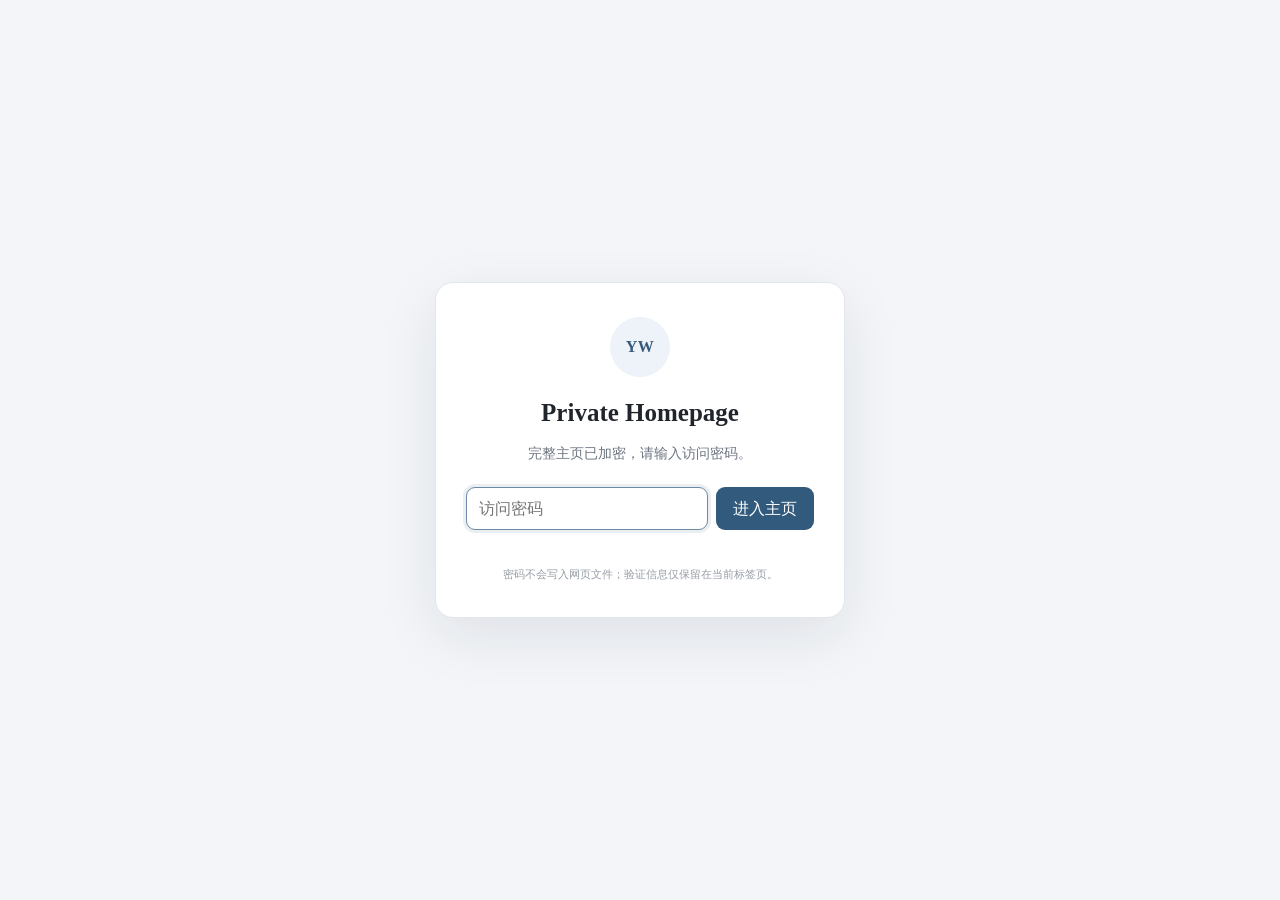
==== commit d32627a2: "1" ====
--- a/academic-mobile.html
+++ b/academic-mobile.html
@@ -1,1063 +1,31 @@
-<!DOCTYPE html>
-
+<!doctype html>
 <html lang="zh-CN">
 <head>
-<meta charset="utf-8"/>
-<meta content="width=device-width,initial-scale=1" name="viewport"/>
-<title>吴越 | 学术版 · 手机版</title>
-<link href="style.css" rel="stylesheet"/>
+<meta charset="utf-8">
+<meta name="viewport" content="width=device-width,initial-scale=1">
+<meta name="robots" content="noindex,nofollow,noarchive,nosnippet,noimageindex">
+<title>Private Homepage</title>
+<link rel="stylesheet" href="style.css">
+<link rel="stylesheet" href="secure.css">
 </head>
-<body class="mode-mobile">
-<header class="topbar">
-<div class="topbar-inner">
-<div class="brand">吴越 · Yue Wu</div>
-<nav class="toolbar-links">
-<a href="#education">教育</a><a href="#publications">论文</a><a href="#working">工作论文</a><a href="#projects">项目</a><a href="#conferences">会议</a><a href="#competitions">竞赛</a><a href="#internships">实习</a><a href="#honors">荣誉</a>
-<a href="#portfolio">作品集</a><a href="./job-mobile.html">求职版</a>
-<a href="./academic-web.html">网页版</a>
-<a href="./index.html">首页</a>
-</nav>
+<body>
+<div id="secureRoot" hidden></div>
+
+<div id="secureGate" class="secure-gate">
+  <div class="secure-card">
+    <div class="secure-mark">YW</div>
+    <h1>Private Homepage</h1>
+    <p>完整主页已加密，请输入访问密码。</p>
+    <form id="secureForm">
+      <input id="securePassword" type="password" autocomplete="current-password" placeholder="访问密码" aria-label="访问密码" autofocus>
+      <button type="submit">进入主页</button>
+    </form>
+    <div id="secureError" class="secure-error" aria-live="polite"></div>
+    <div class="secure-note">密码不会写入网页文件；验证信息仅保留在当前标签页。</div>
+  </div>
 </div>
-</header>
-<div class="page-shell">
-<section class="hero">
-<div>
-<h1>吴越 <span>Yue Wu</span></h1>
-<p class="lead">河海大学应用经济学硕士研究生，具有经济学与计算机科学复合背景；研究与实践聚焦资源错配、绿色发展、公共数据、人工智能政策、因果推断与数据分析。</p>
-<div class="meta-grid"><div>河海大学 · 应用经济学硕士（推免）</div><div>复合背景：国际经济与贸易 + 计算机科学与技术</div><div>研究关注：资源错配 / 绿色发展 / AI政策 / 因果推断</div><div>邮箱：241321020003@hhu.edu.cn</div></div>
-</div>
-<img alt="吴越" class="hero-avatar" src="avatar.jpg"/>
-</section>
-<section class="section" id="education">
-<div class="section-head">
-<div class="icon">🎓</div>
-<h2>教育背景</h2>
-</div>
-<div class="list-wrap">
-<div class="list-head">
-<div>内容</div><div>补充内容</div><div>时间</div>
-</div>
-<article class="item">
-<div class="item-grid">
-<div class="col content">经济学硕士</div>
-<div class="col sub">河海大学（211 双一流） · 经济与金融学院 · 应用经济学（推免）</div>
-<div class="col time">2024.09-至今</div>
-</div>
-</article>
-<article class="item">
-<div class="item-grid">
-<div class="col content">经济学学士</div>
-<div class="col sub">河海大学（211 双一流） · 经济与金融学院 · 国际经济与贸易</div>
-<div class="col time">2020.09-2024.06</div>
-</div>
-<details class="detail-box">
-<summary>查看详情</summary>
-<div class="detail-content">
-<p>论文题目：《中国城市资源错配、产出缺口测算及影响研究》；获河海大学优秀本科毕业论文。</p>
-</div>
-</details>
-</article>
-<article class="item">
-<div class="item-grid">
-<div class="col content">工学学士（双学位）</div>
-<div class="col sub">河海大学（211 双一流） · 物联网工程学院 · 计算机科学与技术</div>
-<div class="col time">2021.09-2024.06</div>
-</div>
-<details class="detail-box">
-<summary>查看详情</summary>
-<div class="detail-content">
-<p>论文题目：《基于网络爬虫的国有土地使用权出让监测及可视化平台》。</p>
-</div>
-</details>
-</article>
-</div>
-</section>
-<section class="section" id="publications">
-<div class="section-head">
-<div class="icon">📘</div>
-<h2>学术论文</h2>
-</div>
-<div class="list-wrap">
-<div class="list-head">
-<div>内容</div><div>补充内容</div><div>时间</div>
-</div>
-<article class="item">
-<div class="item-grid">
-<div class="col content">一作 · Land</div>
-<div class="col sub">简历条目</div>
-<div class="col time">—</div>
-</div>
-<div class="item-actions"><details class="detail-box">
-<summary>展开</summary>
-<div class="detail-content">
-<p>简历中该条目的完整题名及出版信息暂未补充。</p>
-</div>
-</details><span class="action-link disabled-link" title="待补充访问链接">访问链接</span></div></article>
-<article class="item">
-<div class="item-grid">
-<div class="col content">Does the “Zero-Waste City” Policy Improve Urban Land Green Use Efficiency? Evidence from China</div>
-<div class="col sub">Land, 2026, 15(9):1644 · JCR2区 / 中科院3区 / IF 6.4</div>
-<div class="col time">2026</div>
-</div>
-<div class="item-actions"><details class="detail-box">
-<summary>展开</summary>
-<div class="detail-content">
-<p>主要负责：搜集相关数据，并使用MATLAB测算城市土地绿色利用效率；基于工商注册与注销数据测算城市微观产业结构变迁；基于专利数据库筛选细分绿色专利，测算城市专项绿色技术创新水平；基于《中国城市建设年鉴》统计地级市层面的垃圾处理结构与能力变迁。</p>
-</div>
-</details><a class="action-link direct-link" data-work-id="publication-02" href="https://doi.org/10.3390/land15091644" rel="noreferrer" target="_blank">访问链接 ↗</a></div></article>
-<article class="item">
-<div class="item-grid">
-<div class="col content">The Impact of Land Transfer Marketization on Urban Carbon Emissions: Empirical Evidence from China</div>
-<div class="col sub">Sustainability, 2025, 17(22):10021 · JCR2区 / 中科院3区 / IF 8.9</div>
-<div class="col time">2025</div>
-</div>
-<div class="item-actions"><details class="detail-box">
-<summary>展开</summary>
-<div class="detail-content">
-<p>主要负责：碳排放数据的搜集、整理与测算，以及理论模型构建；返修阶段稳健性检验等内容。</p>
-</div>
-</details><a class="action-link direct-link" data-work-id="publication-03" href="https://doi.org/10.3390/su172210021" rel="noreferrer" target="_blank">访问链接 ↗</a></div></article>
-<article class="item">
-<div class="item-grid">
-<div class="col content">地方债务与企业绿色发展效率</div>
-<div class="col sub">《管理评论》, 2026, 38(7):191-204 · CSSCI核心 / FMS T1 / 国自然A类</div>
-<div class="col time">2026</div>
-</div>
-<div class="item-actions"><details class="detail-box">
-<summary>展开</summary>
-<div class="detail-content">
-<p>主要负责：初稿撰写阶段整理地方债基础数据，主要基于城投债流量数据计算城投债存量、净增长额等指标；返修时完善稳健性检验等内容。</p>
-</div>
-</details><a class="action-link direct-link" data-work-id="publication-04" href="https://kns.cnki.net/kcms2/article/abstract?v=wFrtWXqGzUgCrrhKY7djSkrgXXMNjpnkxqd3JbFy52V2JbP6BSE6jHz4yjLxvLdzorFNC7rLqnsKEdJIQS2lTI9TqN_cg8NPYljGqQyGQ7a8Y35FN9rMl3QgtcJ8Bwa3VjT_JXDen5hFK0JMbNsugA==&amp;uniplatform=NZKPT&amp;language=CHS" rel="noreferrer" target="_blank">访问链接 ↗</a></div></article>
-<article class="item">
-<div class="item-grid">
-<div class="col content">公共数据开放与经济高质量发展——来自政府数据平台上线的准自然实验</div>
-<div class="col sub">《湖北经济学院学报》, 2025, 23(5):15-30 · AMI核心</div>
-<div class="col time">2025</div>
-</div>
-<div class="item-actions"><details class="detail-box">
-<summary>展开</summary>
-<div class="detail-content">
-<p>主要负责：基于《中国城市统计年鉴》和《中国城市建设统计年鉴》整理基础数据，再从各省历年《统计年鉴》及地级市统计公报补充GDP实际增长率、固定资产投资增长率、房地产开发投资额；使用熵权TOPSIS模型测算各地级市经济高质量发展水平。</p>
-</div>
-</details><a class="action-link direct-link" data-work-id="publication-05" href="https://kns.cnki.net/kcms2/article/abstract?v=wFrtWXqGzUh3YRc4_tW-_g8ZrLG1Njzu4MZLETPjVqC7BQczvNjhwWlQ93hY3sKCymOVVN3ceoO3ppwKxAbWI3BKKvtBJhrLmIhf8rF_uGA2cbtxEZlSLn38nXegKQlfQ2y3zE-cffSU2yH4Ewxofg==&amp;uniplatform=NZKPT&amp;language=CHS" rel="noreferrer" target="_blank">访问链接 ↗</a></div></article>
-<article class="item">
-<div class="item-grid">
-<div class="col content">长江经济带农业生产效率和碳排放水平耦合协调发展研究</div>
-<div class="col sub">《江西农业学报》, 2023, 35(06):149-157 · 科技核心</div>
-<div class="col time">2023</div>
-</div>
-<div class="item-actions"><details class="detail-box">
-<summary>展开</summary>
-<div class="detail-content">
-<p>主要负责：阅读文献、确定研究方向与方法，并从《中国统计年鉴》《中国环境统计年鉴》《中国农村统计年鉴》搜集整理数据；使用Stata完成三阶段DEA与耦合协调度测算；使用ArcGIS进行空间分析、绘图及耦合协调重心计算。</p>
-</div>
-</details><a class="action-link direct-link" data-work-id="publication-06" href="https://kns.cnki.net/kcms2/article/abstract?v=wFrtWXqGzUhAKpzcxCaC1ZpatRgp8BAWx8iNTr1le9uzOS1mOJGx5GcTXpR5wAyu2AAZat9fA48V1zYnBLyHt78-VU7W5OiM_YKXqL4Tfm78mulGLvF_b2T3WkoELfaKaMBZFxz6NpaWa2c0aLHSMw==&amp;uniplatform=NZKPT&amp;language=CHS" rel="noreferrer" target="_blank">访问链接 ↗</a></div></article>
-<article class="item">
-<div class="item-grid">
-<div class="col content">中国农业生产效率测算及区域差异研究——基于三阶段DEA和Dagum基尼系数的分析</div>
-<div class="col sub">《江西农业学报》, 2023, 35(06):186-193 · 科技核心</div>
-<div class="col time">2023</div>
-</div>
-<div class="item-actions"><details class="detail-box">
-<summary>展开</summary>
-<div class="detail-content">
-<p>主要负责整理数据，输出测算结果。</p>
-</div>
-</details><a class="action-link direct-link" data-work-id="publication-07" href="https://kns.cnki.net/kcms2/article/abstract?v=wFrtWXqGzUjzXTV7-IRhV2vHMX9uXAhCKwFpRuyTnOEzeYlO_OH5fLTqLNJvjkhtd1HSMb5Yp6hbwsdpFLS6zA1aN3-BT4WqauZDpKzDnio0N7_6wfq2CAt6BY3yEdx4PPrzyFNpHh9jHKXKVDQjbw==&amp;uniplatform=NZKPT&amp;language=CHS" rel="noreferrer" target="_blank">访问链接 ↗</a></div></article>
-<article class="item">
-<div class="item-grid">
-<div class="col content">农业机械化对我国农业碳排放效率的影响——基于Super-SBM-Tobit模型</div>
-<div class="col sub">《环境生态学》, 2023, 5(10):53-61 · 科技核心</div>
-<div class="col time">2023</div>
-</div>
-<div class="item-actions"><details class="detail-box">
-<summary>展开</summary>
-<div class="detail-content">
-<p>主要负责整理农业碳排放数据，以及使用Tobit模型回归。</p>
-</div>
-</details><a class="action-link direct-link" data-work-id="publication-08" href="https://kns.cnki.net/kcms2/article/abstract?v=wFrtWXqGzUjzXTV7-IRhV2vHMX9uXAhCKwFpRuyTnOGWjan0jPtTuh3UGsZwQg5Bo7DyF8OH-nPlR3Mrs5iAcjHfi5IT9GFh7FRLixy6fxldJYsXX5z5c12lwOeEtiiK61c6Qw4puMAYekC-eV89WQ==&amp;uniplatform=NZKPT&amp;language=CHS" rel="noreferrer" target="_blank">访问链接 ↗</a></div></article>
-</div>
-</section>
-<section class="section" id="working">
-<div class="section-head">
-<div class="icon">🧪</div>
-<h2>工作论文（代表作）</h2>
-</div>
-<div class="list-wrap">
-<div class="list-head">
-<div>内容</div><div>补充内容</div><div>时间</div>
-</div>
-<article class="item" data-working-paper-id="working-paper-01">
-<div class="item-grid">
-<div class="col content">碳排放约束下中国城市土地资源错配的统计测度</div>
-<div class="col sub">工作论文</div>
-<div class="col time">WP</div>
-</div>
-<details class="detail-box">
-<summary>展开</summary>
-<div class="detail-content">
-<p>主要内容：拓展HK模型，建立数理模型；搜集《中国城市统计年鉴》《中国城市建设统计年鉴》、国家统计局网站、各省历年《统计年鉴》及地级市统计公报等数据；开展数值测算与时空演变分析，包括泰尔指数、收敛与马尔科夫转移概率。</p>
-</div>
-</details>
-</article>
-<article class="item" data-working-paper-id="working-paper-02">
-<div class="item-grid">
-<div class="col content">公共数据开放如何促进城市绿色发展——基于双重差分和双重机器学习的因果推断</div>
-<div class="col sub">工作论文</div>
-<div class="col time">WP</div>
-</div>
-<details class="detail-box">
-<summary>展开</summary>
-<div class="detail-content">
-<p>主要内容：搜集相关数据，使用MATLAB基于Super-SBM-GML模型测算城市GTFP水平；基于DID框架进行基准回归、识别检验、稳健性检验、机制分析与异质性分析。</p>
-</div>
-</details>
-</article>
-<article class="item" data-working-paper-id="working-paper-03">
-<div class="item-grid">
-<div class="col content">人工智能政策能否促进企业运用AI技术赋能实体经济发展</div>
-<div class="col sub">工作论文</div>
-<div class="col time">WP</div>
-</div>
-<details class="detail-box">
-<summary>展开</summary>
-<div class="detail-content">
-<p>主要内容：基于专利引用和本地部署Qwen大模型识别企业运用AI技术赋能实体经济发展，并基于DID框架进行实证分析；基于企业财务报表附注、企业线上招聘数据与文本分析模型，测算企业AI资产投资与AI人力招聘；从高管意识、资本投入、人力投入三个方面分析影响路径。</p>
-</div>
-</details>
-</article>
-<article class="item" data-working-paper-id="working-paper-04">
-<div class="item-grid">
-<div class="col content">算力部署、智绿赋能与企业碳减排</div>
-<div class="col sub">工作论文</div>
-<div class="col time">WP</div>
-</div>
-<details class="detail-box">
-<summary>展开</summary>
-<div class="detail-content">
-<p>主要内容：基于EDGAR碳排放遥感数据及上市公司母子公司地理位置测算企业周边碳排放；基于专利引用数据识别企业申请绿色技术且引用AI技术的情况，刻画“智绿赋能”；基于企业部署互联网数据中心构建准自然实验。</p>
-</div>
-</details>
-</article>
-<article class="item" data-working-paper-id="working-paper-05">
-<div class="item-grid">
-<div class="col content">跨区域电力资源配置与绿色发展代价转移</div>
-<div class="col sub">工作论文</div>
-<div class="col time">WP</div>
-</div>
-<div class="item-actions"><details class="detail-box"><summary>展开</summary><div class="detail-content"><p>详细内容待补充。</p></div></details></div></article>
-<article class="item" data-working-paper-id="working-paper-06">
-<div class="item-grid">
-<div class="col content">工作论文（题目待补充）</div>
-<div class="col sub">工作论文</div>
-<div class="col time">WP</div>
-</div>
-<div class="item-actions"><details class="detail-box"><summary>展开</summary><div class="detail-content"><p>最新简历中该条目暂未提供论文题目及主要内容，已预留展开位置，后续可直接补充。</p></div></details></div></article>
-</div>
-</section>
-<section class="section" id="projects">
-<div class="section-head">
-<div class="icon">📂</div>
-<h2>项目经历</h2>
-</div>
-<div class="list-wrap">
-<div class="list-head">
-<div>内容</div><div>补充内容</div><div>时间</div>
-</div>
-<article class="item">
-<div class="item-grid">
-<div class="col content">常州市第七次人口普查居住情况研究</div>
-<div class="col sub">常州市统计局（参与）</div>
-<div class="col time">2021.12-2022.01</div>
-</div>
-<details class="detail-box">
-<summary>查看详情</summary>
-<div class="detail-content">
-<p>主要负责家庭财富与住房情况的写作。</p>
-</div>
-</details>
-</article>
-<article class="item">
-<div class="item-grid">
-<div class="col content">常州市两湖创新区创新发展研究</div>
-<div class="col sub">常州市科技局（参与）</div>
-<div class="col time">2022.07-2022.08</div>
-</div>
-<details class="detail-box">
-<summary>查看详情</summary>
-<div class="detail-content">
-<p>主要负责项目投标书撰写、结项论文框架搭建、政策建议撰写，以及最后的通稿、修改、降重工作。</p>
-</div>
-</details>
-</article>
-<article class="item">
-<div class="item-grid">
-<div class="col content">碳排放约束下中国土地资源错配测度及治理研究</div>
-<div class="col sub">国家社科基金（参与）</div>
-<div class="col time">2023.07-2026.09</div>
-</div>
-<details class="detail-box">
-<summary>查看详情</summary>
-<div class="detail-content">
-<p>主要负责搭建框架，统筹课题组其它成员及分配任务；全文11章节，负责7章数据分析、3章文字撰写。</p>
-</div>
-</details>
-</article>
-</div>
-</section>
-<section class="section" id="conferences">
-<div class="section-head">
-<div class="icon">🗓</div>
-<h2>学术会议</h2>
-</div>
-<div class="list-wrap">
-<div class="list-head">
-<div>内容</div><div>补充内容</div><div>时间</div>
-</div>
-<article class="item">
-<div class="item-grid">
-<div class="col content">2024年江苏省研究生“开放经济与产业发展（第四届）”科研创新实践大赛</div>
-<div class="col sub">第一作者</div>
-<div class="col time">2024.11</div>
-</div>
-</article>
-<article class="item">
-<div class="item-grid">
-<div class="col content">2025年江苏教育经济研究学术年会</div>
-<div class="col sub">第二作者</div>
-<div class="col time">2025.07</div>
-</div>
-</article>
-<article class="item">
-<div class="item-grid">
-<div class="col content">2025年上贸大-YES“面向真实世界的经济研究”暑期学校</div>
-<div class="col sub">第二作者</div>
-<div class="col time">2025.08</div>
-</div>
-</article>
-<article class="item">
-<div class="item-grid">
-<div class="col content">2025年江苏省研究生“开放经济与产业发展（第五届）”科研创新实践大赛</div>
-<div class="col sub">第一作者</div>
-<div class="col time">2025.11</div>
-</div>
-</article>
-<article class="item">
-<div class="item-grid">
-<div class="col content">2025年江苏省研究生“开放经济与产业发展（第五届）”科研创新实践大赛</div>
-<div class="col sub">第二作者</div>
-<div class="col time">2025.11</div>
-</div>
-</article>
-</div>
-</section>
-<section class="section" id="training">
-<div class="section-head">
-<div class="icon">🏫</div>
-<h2>学术研修营</h2>
-</div>
-<div class="list-wrap">
-<div class="list-head">
-<div>内容</div><div>补充内容</div><div>时间</div>
-</div>
-<article class="item">
-<div class="item-grid">
-<div class="col content">上贸大-YES“面向真实世界的经济研究”暑期学校</div>
-<div class="col sub">学术研修营</div>
-<div class="col time">2024.08</div>
-</div>
-</article>
-<article class="item">
-<div class="item-grid">
-<div class="col content">上贸大-YES“面向真实世界的经济研究”暑期学校</div>
-<div class="col sub">学术研修营</div>
-<div class="col time">2025.08</div>
-</div>
-</article>
-</div>
-</section>
-<section class="section" id="competitions">
-<div class="section-head">
-<div class="icon">🏆</div>
-<h2>竞赛获奖</h2>
-</div>
-<div class="list-wrap">
-<div class="list-head">
-<div>内容</div><div>补充内容</div><div>时间</div>
-</div>
-<article class="item">
-<div class="item-grid">
-<div class="col content">高教社杯全国大学生数学建模竞赛（江苏赛区）</div>
-<div class="col sub">三等奖</div>
-<div class="col time">2022.10</div>
-</div>
-<div class="item-actions"><details class="detail-box">
-<summary>展开</summary>
-<div class="detail-content">
-<p>赛题《基于聚类分析及OLS的玻璃鉴别与化学成分预测》。主要内容：运用统计检验与OLS回归完成玻璃风化规律分析及化学成分回溯预测；基于关键化学成分进行聚类与距离判别，构建玻璃分类及亚分类模型，综合正确率98.5%，并完成多级扰动敏感性检验；引入随机森林完成未知文物分类，并通过Spearman相关分析挖掘不同玻璃类型的成分关联特征。</p>
-</div>
-</details></div></article>
-<article class="item">
-<div class="item-grid">
-<div class="col content">全国大学生数据分析大赛</div>
-<div class="col sub">二等奖</div>
-<div class="col time">2022.12</div>
-</div>
-<div class="item-actions"><details class="detail-box">
-<summary>展开</summary>
-<div class="detail-content">
-<p>赛题《基于某电商平台的维生素类药品销售数据对药品在电商平台销售状况的分析与展望》。主要内容：基于7.5万+条电商销售数据开展清洗与特征整理，使用Python从商品参数、标题及SKU提取品牌与商品信息并补全缺失字段；分析26家店铺、94类药品及488个品牌的市场表现；搭建ARIMA、季节性ARIMA、CEEMDAN+LSTM、LSTM、TCN、线性回归等6类模型，最终采用滞后6期线性回归进行预测，测试集R²达0.895。</p>
-</div>
-</details></div></article>
-<article class="item">
-<div class="item-grid">
-<div class="col content">亚太地区数学建模竞赛</div>
-<div class="col sub">二等奖</div>
-<div class="col time">2023.01</div>
-</div>
-<div class="item-actions"><details class="detail-box">
-<summary>展开</summary>
-<div class="detail-content">
-<p>赛题《基于ARIMA模型的未来核武器数量预测及人类生存环境危害估计》。主要内容：基于全球核武器历史数据开展统计分析；构建ARIMA、LSTM、CEEMDAN-LSTM三类时间序列模型预测未来核武器数量，最终ARIMA模型R²达0.975；建立核武器破坏范围量化模型。</p>
-</div>
-</details></div></article>
-<article class="item">
-<div class="item-grid">
-<div class="col content">华数杯国际大学生数学建模竞赛</div>
-<div class="col sub">一等奖</div>
-<div class="col time">2023.02</div>
-</div>
-<div class="item-actions"><details class="detail-box">
-<summary>展开</summary>
-<div class="detail-content">
-<p>赛题《你所处的社会真的稳定吗？》。主要内容：构建涵盖资源、经济、医疗、教育、科技等8大维度、17项指标的社会稳定评价体系，运用熵权-TOPSIS实现客观赋权与综合评价；引入耦合协调度模型衡量各子系统协调发展水平，构建社会稳定风险预警模型；以柬埔寨、缅甸为案例开展实证分析。</p>
-</div>
-</details></div></article>
-<article class="item">
-<div class="item-grid">
-<div class="col content">认证杯数学中国数学建模挑战赛</div>
-<div class="col sub">一等奖 / 全校唯2</div>
-<div class="col time">2023.05</div>
-</div>
-<div class="item-actions"><details class="detail-box">
-<summary>展开</summary>
-<div class="detail-content">
-<p>赛题《基于不正常心跳的时域频域数据进行分类与评价研究》。主要内容：通过傅里叶逆变换融合心电信号时域与频域信息，提取22项特征并结合因子分析降维；构建K-Means、DBSCAN聚类模型并利用轮廓系数评价，最终将869个异常心跳样本划分为5类；基于熵权-TOPSIS构建综合评价体系，对异常心跳进行5级危险程度划分。</p>
-</div>
-</details></div></article>
-<article class="item">
-<div class="item-grid">
-<div class="col content">东方财富杯金融挑战赛</div>
-<div class="col sub">二等奖 / 全校唯3</div>
-<div class="col time">2023.08</div>
-</div>
-<div class="item-actions"><details class="detail-box">
-<summary>展开</summary>
-<div class="detail-content">
-<p>作为负责人，根据基本面分析选择合适的投资标的，进行高抛低吸操作。</p>
-</div>
-</details></div></article>
-<article class="item">
-<div class="item-grid">
-<div class="col content">2024年江苏省研究生“开放经济与产业发展（第四届）”科研创新实践大赛</div>
-<div class="col sub">三等奖</div>
-<div class="col time">2024.11</div>
-</div>
-<div class="item-actions"><details class="detail-box">
-<summary>展开</summary>
-<div class="detail-content">
-<p>主要内容：结合上市公司基本面、K线技术形态及资金流向进行多维度分析，筛选具有投资价值的标的，并完成投资组合构建与交易决策。</p>
-</div>
-</details></div></article>
-<article class="item">
-<div class="item-grid">
-<div class="col content">全国大学生统计建模大赛（江苏赛区）</div>
-<div class="col sub">三等奖 / 全校唯1</div>
-<div class="col time">2025.07</div>
-</div>
-<div class="item-actions"><details class="detail-box">
-<summary>展开</summary>
-<div class="detail-content">
-<p>作为负责人；简历中赛题信息暂未补充。</p>
-</div>
-</details></div></article>
-<article class="item">
-<div class="item-grid">
-<div class="col content">全国大学生电工数学建模竞赛</div>
-<div class="col sub">三等奖 / 全校唯2</div>
-<div class="col time">2025.07</div>
-</div>
-<div class="item-actions"><details class="detail-box">
-<summary>展开</summary>
-<div class="detail-content">
-<p>作为负责人；简历中赛题信息暂未补充。</p>
-</div>
-</details></div></article>
-<article class="item">
-<div class="item-grid">
-<div class="col content">2025年江苏教育经济研究学术年会</div>
-<div class="col sub">一等奖</div>
-<div class="col time">2025.07</div>
-</div>
-<div class="item-actions"><details class="detail-box">
-<summary>展开</summary>
-<div class="detail-content">
-<p>作为负责人；简历中赛题信息暂未补充。</p>
-</div>
-</details></div></article>
-<article class="item">
-<div class="item-grid">
-<div class="col content">2025年江苏省研究生“开放经济与产业发展（第五届）”科研创新实践大赛</div>
-<div class="col sub">二等奖</div>
-<div class="col time">2025.11</div>
-</div>
-<div class="item-actions"><details class="detail-box">
-<summary>展开</summary>
-<div class="detail-content">
-<p>作为负责人；简历中赛题信息暂未补充。</p>
-</div>
-</details></div></article>
-<article class="item">
-<div class="item-grid">
-<div class="col content">2025年江苏省研究生“开放经济与产业发展（第五届）”科研创新实践大赛</div>
-<div class="col sub">一等奖</div>
-<div class="col time">2025.11</div>
-</div>
-<div class="item-actions"><details class="detail-box">
-<summary>展开</summary>
-<div class="detail-content">
-<p>作为负责人；简历中赛题信息暂未补充。</p>
-</div>
-</details></div></article>
-<article class="item">
-<div class="item-grid">
-<div class="col content">全国大学生统计建模大赛（江苏赛区）</div>
-<div class="col sub">三等奖</div>
-<div class="col time">2026.08</div>
-</div>
-<div class="item-actions"><details class="detail-box">
-<summary>展开</summary>
-<div class="detail-content">
-<p>作为负责人；简历中赛题信息暂未补充。</p>
-</div>
-</details></div></article>
-</div>
-</section>
-<section class="section" id="internships">
-<div class="section-head">
-<div class="icon">💼</div>
-<h2>实习经历</h2>
-</div>
-<div class="list-wrap">
-<div class="list-head">
-<div>内容</div><div>补充内容</div><div>时间</div>
-</div>
-<article class="item">
-<div class="item-grid">
-<div class="col content">综合调查队实习生</div>
-<div class="col sub">常州市新北区统计局</div>
-<div class="col time">2022.07-2022.08</div>
-</div>
-<details class="detail-box">
-<summary>查看详情</summary>
-<div class="detail-content">
-<p>主要参与第五次经济普查试点工作。</p>
-</div>
-</details>
-</article>
-<article class="item">
-<div class="item-grid">
-<div class="col content">丽华支行实习生</div>
-<div class="col sub">江苏银行常州分行</div>
-<div class="col time">2023.07-2023.08</div>
-</div>
-<details class="detail-box">
-<summary>查看详情</summary>
-<div class="detail-content">
-<p>主要负责数字人民币推广、手机银行激活、反金融诈骗等工作。</p>
-</div>
-</details>
-</article>
-<article class="item">
-<div class="item-grid">
-<div class="col content">招商办公室实习生</div>
-<div class="col sub">黄石市长乐山工业园区</div>
-<div class="col time">2024.07-2024.08</div>
-</div>
-<details class="detail-box">
-<summary>查看详情</summary>
-<div class="detail-content">
-<p>主要参与会议材料撰写。</p>
-</div>
-</details>
-</article>
-<article class="item">
-<div class="item-grid">
-<div class="col content">综合办公室实习生</div>
-<div class="col sub">黄石市商务局</div>
-<div class="col time">2025.07-2025.08</div>
-</div>
-<details class="detail-box">
-<summary>查看详情</summary>
-<div class="detail-content">
-<p>主要参与公文写作与核对。</p>
-</div>
-</details>
-</article>
-<article class="item">
-<div class="item-grid">
-<div class="col content">数据分析实习生</div>
-<div class="col sub">江苏国准信息技术研究院</div>
-<div class="col time">2025.07-2025.08</div>
-</div>
-<details class="detail-box">
-<summary>查看详情</summary>
-<div class="detail-content">
-<p>主要负责数据分析、公众号运营等工作（1万以上阅读推文5篇，5个月涨粉1.5万）。</p>
-</div>
-</details>
-</article>
-</div>
-</section>
-<section class="section" id="honors">
-<div class="section-head">
-<div class="icon">⭐</div>
-<h2>其它荣誉</h2>
-</div>
-<div class="list-wrap">
-<div class="list-head">
-<div>内容</div><div>补充内容</div><div>时间</div>
-</div>
-<article class="item">
-<div class="item-grid">
-<div class="col content">河海大学</div>
-<div class="col sub">学业优秀奖学金</div>
-<div class="col time">2021.09</div>
-</div>
-</article>
-<article class="item">
-<div class="item-grid">
-<div class="col content">河海大学校园科技节科普短视频</div>
-<div class="col sub">三等奖</div>
-<div class="col time">2022.12</div>
-</div>
-</article>
-<article class="item">
-<div class="item-grid">
-<div class="col content">河海大学商学院暑期社会实践</div>
-<div class="col sub">优秀团队</div>
-<div class="col time">2023.01</div>
-</div>
-</article>
-<article class="item">
-<div class="item-grid">
-<div class="col content">河海大学商学院暑期社会实践</div>
-<div class="col sub">优秀视频</div>
-<div class="col time">2023.02</div>
-</div>
-</article>
-<article class="item">
-<div class="item-grid">
-<div class="col content">河海大学商学院暑期社会实践</div>
-<div class="col sub">优秀基地</div>
-<div class="col time">2023.05</div>
-</div>
-</article>
-<article class="item">
-<div class="item-grid">
-<div class="col content">常州市市委统战部“唐鹤千龙城大学生同心实践基金”</div>
-<div class="col sub">优秀团队</div>
-<div class="col time">2023.08</div>
-</div>
-</article>
-<article class="item">
-<div class="item-grid">
-<div class="col content">河海大学研究生</div>
-<div class="col sub">一等奖学金</div>
-<div class="col time">2024.11</div>
-</div>
-</article>
-<article class="item">
-<div class="item-grid">
-<div class="col content">正大杯全国市场调查大赛校赛</div>
-<div class="col sub">优秀奖</div>
-<div class="col time">2025.04</div>
-</div>
-</article>
-<article class="item">
-<div class="item-grid">
-<div class="col content">能源经济与学术创意大赛校赛</div>
-<div class="col sub">三等奖</div>
-<div class="col time">2025.04</div>
-</div>
-</article>
-<article class="item">
-<div class="item-grid">
-<div class="col content">河海大学研究生</div>
-<div class="col sub">一等奖学金</div>
-<div class="col time">2025.11</div>
-</div>
-</article>
-<article class="item">
-<div class="item-grid">
-<div class="col content">河海大学第三十七届校园科技节</div>
-<div class="col sub">二等奖</div>
-<div class="col time">2026.02</div>
-</div>
-</article>
-<article class="item">
-<div class="item-grid">
-<div class="col content">河海大学第三十七届校园科技节</div>
-<div class="col sub">三等奖</div>
-<div class="col time">2026.02</div>
-</div>
-</article>
-</div>
-</section>
-<section class="section" id="campus">
-<div class="section-head">
-<div class="icon">🌱</div>
-<h2>校园经历</h2>
-</div>
-<div class="list-wrap">
-<div class="list-head">
-<div>内容</div><div>补充内容</div><div>时间</div>
-</div>
-<article class="item">
-<div class="item-grid">
-<div class="col content">河海大学经济与金融学院</div>
-<div class="col sub">班级生涯委员</div>
-<div class="col time">2021.09-2023.06</div>
-</div>
-</article>
-<article class="item">
-<div class="item-grid">
-<div class="col content">河海大学常州校区</div>
-<div class="col sub">阳光跑步协会社长</div>
-<div class="col time">2021.09-2022.06</div>
-</div>
-<details class="detail-box">
-<summary>查看详情</summary>
-<div class="detail-content">
-<p>主要工作：协会的日常活动；与校心理中心举办水滴滋养活动（500+人次）；与学校体育相关部门举办荧光夜跑活动（1000+人次）；期间使用Python开发基于QQ消息的线上签到方法，便利活动签到。</p>
-</div>
-</details>
-</article>
-<article class="item">
-<div class="item-grid">
-<div class="col content">河海大学商学院传媒中心</div>
-<div class="col sub">传媒中心影音部部长</div>
-<div class="col time">2022.09-2023.06</div>
-</div>
-<details class="detail-box">
-<summary>查看详情</summary>
-<div class="detail-content">
-<p>主要工作：培训部门成员学习PS、AI、PR、AE等软件；组织商学院举办活动的图片与视频素材拍摄工作。</p>
-</div>
-</details>
-</article>
-</div>
-</section>
-<section class="section" id="skills">
-<div class="section-head">
-<div class="icon">🧰</div>
-<h2>个人技能与兴趣</h2>
-</div>
-<div class="list-wrap">
-<div class="list-head">
-<div>内容</div><div>补充内容</div><div>时间</div>
-</div>
-<article class="item">
-<div class="item-grid">
-<div class="col content">软件技能</div>
-<div class="col sub">Python / MATLAB / Stata / PS / AI / Office / AI Coding &amp; Agent</div>
-<div class="col time">—</div>
-</div>
-<details class="detail-box">
-<summary>展开</summary>
-<div class="detail-content"><p>熟练使用Python、MATLAB、Stata开展数据处理、统计分析、计量实证及优化建模；熟悉Codex、WorkBuddy等AI Coding / Agent工具，可利用大语言模型辅助代码开发、调试、数据分析与工作流自动化；熟练使用PS、AI制作海报，并熟练掌握Office办公软件。</p></div>
-</details>
-</article>
-<article class="item">
-<div class="item-grid">
-<div class="col content">爱好</div>
-<div class="col sub">长跑 / 阅读</div>
-<div class="col time">—</div>
-</div>
-</article>
-</div>
-</section>
-<section class="section" id="portfolio">
-<div class="section-head">
-<div class="icon">◫</div>
-<h2>作品集</h2>
-</div>
-<div class="portfolio-groups">
-<details class="portfolio-group">
-<summary>
-<span class="portfolio-title">海报作品</span>
-<span class="portfolio-count">13 件</span>
-</summary>
-<div class="portfolio-items"><div class="poster-gallery">
-<article class="poster-card">
-<button aria-label="放大查看海报作品 01" class="poster-thumb" data-full="https://raw.githubusercontent.com/YueWuHHU/portfolio/main/posters/poster-01-1.jpg" data-title="海报作品 01" type="button">
-<img alt="海报作品 01" loading="lazy" src="https://raw.githubusercontent.com/YueWuHHU/portfolio/main/posters/poster-01-1.jpg"/>
-<span class="poster-zoom">⌕</span>
-</button>
-<div class="poster-meta">
-<span>海报作品 01</span>
-<a href="https://github.com/YueWuHHU/portfolio/blob/main/posters/poster-01-1.jpg" rel="noreferrer" target="_blank">原图 ↗</a>
-</div>
-</article>
-<article class="poster-card">
-<button aria-label="放大查看海报作品 02" class="poster-thumb" data-full="https://raw.githubusercontent.com/YueWuHHU/portfolio/main/posters/3.jpg" data-title="海报作品 02" type="button">
-<img alt="海报作品 02" loading="lazy" src="https://raw.githubusercontent.com/YueWuHHU/portfolio/main/posters/3.jpg"/>
-<span class="poster-zoom">⌕</span>
-</button>
-<div class="poster-meta">
-<span>海报作品 02</span>
-<a href="https://github.com/YueWuHHU/portfolio/blob/main/posters/3.jpg" rel="noreferrer" target="_blank">原图 ↗</a>
-</div>
-</article>
-<article class="poster-card">
-<button aria-label="放大查看海报作品 03" class="poster-thumb" data-full="https://raw.githubusercontent.com/YueWuHHU/portfolio/main/posters/3.png" data-title="海报作品 03" type="button">
-<img alt="海报作品 03" loading="lazy" src="https://raw.githubusercontent.com/YueWuHHU/portfolio/main/posters/3.png"/>
-<span class="poster-zoom">⌕</span>
-</button>
-<div class="poster-meta">
-<span>海报作品 03</span>
-<a href="https://github.com/YueWuHHU/portfolio/blob/main/posters/3.png" rel="noreferrer" target="_blank">原图 ↗</a>
-</div>
-</article>
-<article class="poster-card">
-<button aria-label="放大查看海报作品 04" class="poster-thumb" data-full="https://raw.githubusercontent.com/YueWuHHU/portfolio/main/posters/4.png" data-title="海报作品 04" type="button">
-<img alt="海报作品 04" loading="lazy" src="https://raw.githubusercontent.com/YueWuHHU/portfolio/main/posters/4.png"/>
-<span class="poster-zoom">⌕</span>
-</button>
-<div class="poster-meta">
-<span>海报作品 04</span>
-<a href="https://github.com/YueWuHHU/portfolio/blob/main/posters/4.png" rel="noreferrer" target="_blank">原图 ↗</a>
-</div>
-</article>
-<article class="poster-card">
-<button aria-label="放大查看海报作品 05" class="poster-thumb" data-full="https://raw.githubusercontent.com/YueWuHHU/portfolio/main/posters/5.jpg" data-title="海报作品 05" type="button">
-<img alt="海报作品 05" loading="lazy" src="https://raw.githubusercontent.com/YueWuHHU/portfolio/main/posters/5.jpg"/>
-<span class="poster-zoom">⌕</span>
-</button>
-<div class="poster-meta">
-<span>海报作品 05</span>
-<a href="https://github.com/YueWuHHU/portfolio/blob/main/posters/5.jpg" rel="noreferrer" target="_blank">原图 ↗</a>
-</div>
-</article>
-<article class="poster-card">
-<button aria-label="放大查看海报作品 06" class="poster-thumb" data-full="https://raw.githubusercontent.com/YueWuHHU/portfolio/main/posters/6.jpg" data-title="海报作品 06" type="button">
-<img alt="海报作品 06" loading="lazy" src="https://raw.githubusercontent.com/YueWuHHU/portfolio/main/posters/6.jpg"/>
-<span class="poster-zoom">⌕</span>
-</button>
-<div class="poster-meta">
-<span>海报作品 06</span>
-<a href="https://github.com/YueWuHHU/portfolio/blob/main/posters/6.jpg" rel="noreferrer" target="_blank">原图 ↗</a>
-</div>
-</article>
-<article class="poster-card">
-<button aria-label="放大查看海报作品 07" class="poster-thumb" data-full="https://raw.githubusercontent.com/YueWuHHU/portfolio/main/posters/7.jpg" data-title="海报作品 07" type="button">
-<img alt="海报作品 07" loading="lazy" src="https://raw.githubusercontent.com/YueWuHHU/portfolio/main/posters/7.jpg"/>
-<span class="poster-zoom">⌕</span>
-</button>
-<div class="poster-meta">
-<span>海报作品 07</span>
-<a href="https://github.com/YueWuHHU/portfolio/blob/main/posters/7.jpg" rel="noreferrer" target="_blank">原图 ↗</a>
-</div>
-</article>
-<article class="poster-card">
-<button aria-label="放大查看海报作品 08" class="poster-thumb" data-full="https://raw.githubusercontent.com/YueWuHHU/portfolio/main/posters/8.jpg" data-title="海报作品 08" type="button">
-<img alt="海报作品 08" loading="lazy" src="https://raw.githubusercontent.com/YueWuHHU/portfolio/main/posters/8.jpg"/>
-<span class="poster-zoom">⌕</span>
-</button>
-<div class="poster-meta">
-<span>海报作品 08</span>
-<a href="https://github.com/YueWuHHU/portfolio/blob/main/posters/8.jpg" rel="noreferrer" target="_blank">原图 ↗</a>
-</div>
-</article>
-<article class="poster-card">
-<button aria-label="放大查看海报作品 09" class="poster-thumb" data-full="https://raw.githubusercontent.com/YueWuHHU/portfolio/main/posters/9.jpg" data-title="海报作品 09" type="button">
-<img alt="海报作品 09" loading="lazy" src="https://raw.githubusercontent.com/YueWuHHU/portfolio/main/posters/9.jpg"/>
-<span class="poster-zoom">⌕</span>
-</button>
-<div class="poster-meta">
-<span>海报作品 09</span>
-<a href="https://github.com/YueWuHHU/portfolio/blob/main/posters/9.jpg" rel="noreferrer" target="_blank">原图 ↗</a>
-</div>
-</article>
-<article class="poster-card">
-<button aria-label="放大查看海报作品 10" class="poster-thumb" data-full="https://raw.githubusercontent.com/YueWuHHU/portfolio/main/posters/10.jpg" data-title="海报作品 10" type="button">
-<img alt="海报作品 10" loading="lazy" src="https://raw.githubusercontent.com/YueWuHHU/portfolio/main/posters/10.jpg"/>
-<span class="poster-zoom">⌕</span>
-</button>
-<div class="poster-meta">
-<span>海报作品 10</span>
-<a href="https://github.com/YueWuHHU/portfolio/blob/main/posters/10.jpg" rel="noreferrer" target="_blank">原图 ↗</a>
-</div>
-</article>
-<article class="poster-card">
-<button aria-label="放大查看海报作品 11" class="poster-thumb" data-full="https://raw.githubusercontent.com/YueWuHHU/portfolio/main/posters/11.jpg" data-title="海报作品 11" type="button">
-<img alt="海报作品 11" loading="lazy" src="https://raw.githubusercontent.com/YueWuHHU/portfolio/main/posters/11.jpg"/>
-<span class="poster-zoom">⌕</span>
-</button>
-<div class="poster-meta">
-<span>海报作品 11</span>
-<a href="https://github.com/YueWuHHU/portfolio/blob/main/posters/11.jpg" rel="noreferrer" target="_blank">原图 ↗</a>
-</div>
-</article>
-<article class="poster-card">
-<button aria-label="放大查看海报作品 12" class="poster-thumb" data-full="https://raw.githubusercontent.com/YueWuHHU/portfolio/main/posters/12.jpg" data-title="海报作品 12" type="button">
-<img alt="海报作品 12" loading="lazy" src="https://raw.githubusercontent.com/YueWuHHU/portfolio/main/posters/12.jpg"/>
-<span class="poster-zoom">⌕</span>
-</button>
-<div class="poster-meta">
-<span>海报作品 12</span>
-<a href="https://github.com/YueWuHHU/portfolio/blob/main/posters/12.jpg" rel="noreferrer" target="_blank">原图 ↗</a>
-</div>
-</article>
-<article class="poster-card">
-<button aria-label="放大查看海报作品 13" class="poster-thumb" data-full="https://raw.githubusercontent.com/YueWuHHU/portfolio/main/posters/13.jpg" data-title="海报作品 13" type="button">
-<img alt="海报作品 13" loading="lazy" src="https://raw.githubusercontent.com/YueWuHHU/portfolio/main/posters/13.jpg"/>
-<span class="poster-zoom">⌕</span>
-</button>
-<div class="poster-meta">
-<span>海报作品 13</span>
-<a href="https://github.com/YueWuHHU/portfolio/blob/main/posters/13.jpg" rel="noreferrer" target="_blank">原图 ↗</a>
-</div>
-</article>
-</div><div aria-hidden="true" class="lightbox" id="posterLightbox">
-<button aria-label="关闭" class="lightbox-close" id="lightboxClose" type="button">×</button>
-<button aria-label="上一张" class="lightbox-nav lightbox-prev" id="lightboxPrev" type="button">‹</button>
-<figure class="lightbox-content">
-<img alt="" id="lightboxImage" src=""/>
-<figcaption id="lightboxCaption"></figcaption>
-</figure>
-<button aria-label="下一张" class="lightbox-nav lightbox-next" id="lightboxNext" type="button">›</button>
-</div></div>
-</details>
-<details class="portfolio-group">
-<summary>
-<span class="portfolio-title">课程设计</span>
-<span class="portfolio-count">2 项</span>
-</summary>
-<div class="portfolio-items">
-<article class="portfolio-item">
-<div class="portfolio-item-main">
-<div>
-<h3>课程设计 01</h3>
-<p>Course Project</p>
-</div>
-<span class="portfolio-status">待上传</span>
-</div>
-<div class="portfolio-actions">
-<span class="portfolio-disabled" data-work-id="course-design-01">链接待补充</span>
-</div>
-</article>
-<article class="portfolio-item">
-<div class="portfolio-item-main">
-<div>
-<h3>课程设计 02</h3>
-<p>Course Project</p>
-</div>
-<span class="portfolio-status">待上传</span>
-</div>
-<div class="portfolio-actions">
-<span class="portfolio-disabled" data-work-id="course-design-02">链接待补充</span>
-</div>
-</article>
-</div>
-</details>
-<details class="portfolio-group">
-<summary>
-<span class="portfolio-title">创业计划书</span>
-<span class="portfolio-count">报告 + PPT</span>
-</summary>
-<div class="portfolio-items">
-<article class="portfolio-item">
-<div class="portfolio-item-main">
-<div>
-<h3>创业计划书报告</h3>
-<p>Entrepreneurship Plan · Report</p>
-</div>
-<span class="portfolio-status">待上传</span>
-</div>
-<div class="portfolio-actions">
-<span class="portfolio-disabled" data-work-id="entrepreneurship-report">链接待补充</span>
-</div>
-</article>
-<article class="portfolio-item">
-<div class="portfolio-item-main">
-<div>
-<h3>创业计划书 PPT</h3>
-<p>Entrepreneurship Plan · Presentation</p>
-</div>
-<span class="portfolio-status">待上传</span>
-</div>
-<div class="portfolio-actions">
-<span class="portfolio-disabled" data-work-id="entrepreneurship-ppt">链接待补充</span>
-</div>
-</article>
-</div>
-</details>
-<details class="portfolio-group">
-<summary>
-<span class="portfolio-title">商务策划</span>
-<span class="portfolio-count">市场调查 + 商务策划报告</span>
-</summary>
-<div class="portfolio-items">
-<article class="portfolio-item">
-<div class="portfolio-item-main">
-<div>
-<h3>市场调查</h3>
-<p>Business Planning · Market Research</p>
-</div>
-<span class="portfolio-status">待上传</span>
-</div>
-<div class="portfolio-actions">
-<span class="portfolio-disabled" data-work-id="business-market-research">链接待补充</span>
-</div>
-</article>
-<article class="portfolio-item">
-<div class="portfolio-item-main">
-<div>
-<h3>商务策划报告</h3>
-<p>Business Planning · Business Plan</p>
-</div>
-<span class="portfolio-status">待上传</span>
-</div>
-<div class="portfolio-actions">
-<span class="portfolio-disabled" data-work-id="business-plan-report">链接待补充</span>
-</div>
-</article>
-</div>
-</details>
-<details class="portfolio-group">
-<summary>
-<span class="portfolio-title">视频作品</span>
-<span class="portfolio-count">1 件</span>
-</summary>
-<div class="portfolio-items">
-<article class="portfolio-item">
-<div class="portfolio-item-main">
-<div>
-<h3>视频作品 01</h3>
-<p>Video / Editing</p>
-</div>
-<span class="portfolio-status">待上传</span>
-</div>
-<div class="portfolio-actions">
-<span class="portfolio-disabled" data-work-id="video-01">链接待补充</span>
-</div>
-</article>
-</div>
-</details>
-</div>
-</section><div class="footer">© 2026 Yue Wu · Homepage</div>
-</div>
-<script src="gallery.js"></script></body>
-</html>+
+<script src="gallery.js"></script>
+<script src="secure.js"></script>
+</body>
+</html>
--- a/secure.css
+++ b/secure.css
@@ -0,0 +1,70 @@
+
+*{box-sizing:border-box}
+.secure-gate{
+  position:fixed;
+  inset:0;
+  z-index:99999;
+  display:flex;
+  align-items:center;
+  justify-content:center;
+  padding:24px;
+  background:#f3f5f8;
+  font-family:"Times New Roman","Songti SC","STSong","SimSun",serif;
+}
+.secure-gate[hidden]{display:none}
+.secure-card{
+  width:min(410px,100%);
+  padding:34px 30px;
+  background:#fff;
+  border:1px solid #e2e6eb;
+  border-radius:18px;
+  box-shadow:0 18px 58px rgba(25,38,52,.09);
+  text-align:center;
+}
+.secure-mark{
+  width:60px;height:60px;
+  display:grid;place-items:center;
+  margin:0 auto 14px;
+  border-radius:50%;
+  background:#edf3f8;
+  color:#365b7d;
+  font-weight:700;
+  letter-spacing:.5px;
+}
+.secure-card h1{margin:0 0 8px;font-size:25px;color:#20242b}
+.secure-card p{margin:0 0 21px;color:#6d7480;font-size:14px}
+#secureForm{display:flex;gap:8px}
+#securePassword{
+  min-width:0;flex:1;height:43px;
+  padding:0 12px;
+  border:1px solid #cfd7e0;
+  border-radius:9px;
+  font:inherit;
+  outline:none;
+}
+#securePassword:focus{
+  border-color:#6c8aa7;
+  box-shadow:0 0 0 3px rgba(65,98,128,.10);
+}
+#secureForm button{
+  height:43px;padding:0 17px;
+  border:0;border-radius:9px;
+  background:#315a7d;color:#fff;
+  cursor:pointer;font:inherit;
+}
+.secure-error{min-height:20px;margin-top:8px;color:#ac4545;font-size:12px}
+.secure-note{margin-top:8px;color:#969da6;font-size:11px;line-height:1.55}
+.secure-logout{
+  position:fixed;
+  right:16px;
+  bottom:16px;
+  z-index:9998;
+  border:1px solid #d6dde5;
+  border-radius:999px;
+  padding:7px 12px;
+  background:rgba(255,255,255,.94);
+  color:#64707b;
+  box-shadow:0 4px 18px rgba(30,40,50,.08);
+  cursor:pointer;
+  font-size:12px;
+}
